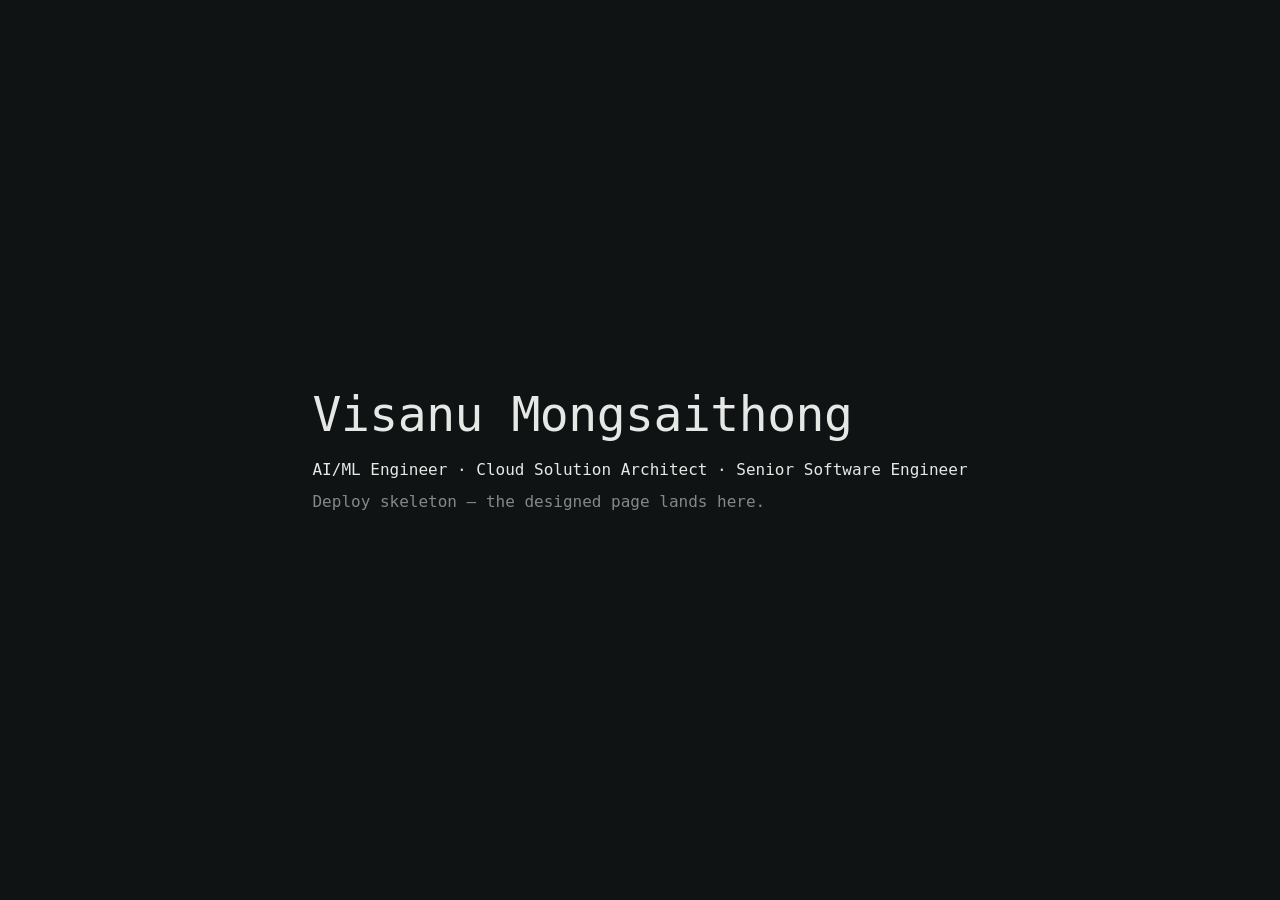
==== index.html @ aa874673 "Add deploy skeleton and Vercel static config Placeholder page, stylesheet, and asset directory so th" ====
<!doctype html>
<html lang="en">
<head>
<meta charset="utf-8">
<meta name="viewport" content="width=device-width, initial-scale=1">
<title>Visanu Mongsaithong — AI/ML Engineer &amp; Cloud Solution Architect</title>
<meta name="description" content="AI/ML Engineer, Cloud Solution Architect, and Senior Software Engineer. Production AI in cleared, regulated, permission-boundaried environments.">
<meta name="robots" content="noindex">
<link rel="stylesheet" href="styles.css">
</head>
<body>
<main>
  <h1>Visanu Mongsaithong</h1>
  <p>AI/ML Engineer · Cloud Solution Architect · Senior Software Engineer</p>
  <p class="note">Deploy skeleton — the designed page lands here.</p>
</main>
</body>
</html>
---- styles.css ----
/* Deploy skeleton only. The real token system is defined in DESIGN.md
   during Phase 2 and implemented here in Phase 4. */

:root {
  color-scheme: dark;
}

* { box-sizing: border-box; }

body {
  margin: 0;
  min-height: 100vh;
  display: grid;
  place-items: center;
  padding: 2rem;
  background: #101314;
  color: #e6e8e6;
  font: 16px/1.5 ui-monospace, SFMono-Regular, Menlo, Consolas, monospace;
}

main { max-width: 48rem; }

h1 {
  margin: 0 0 0.5rem;
  font-size: clamp(1.75rem, 6vw, 3rem);
  font-weight: 500;
  letter-spacing: -0.01em;
}

p { margin: 0 0 0.5rem; }

.note { opacity: 0.55; }
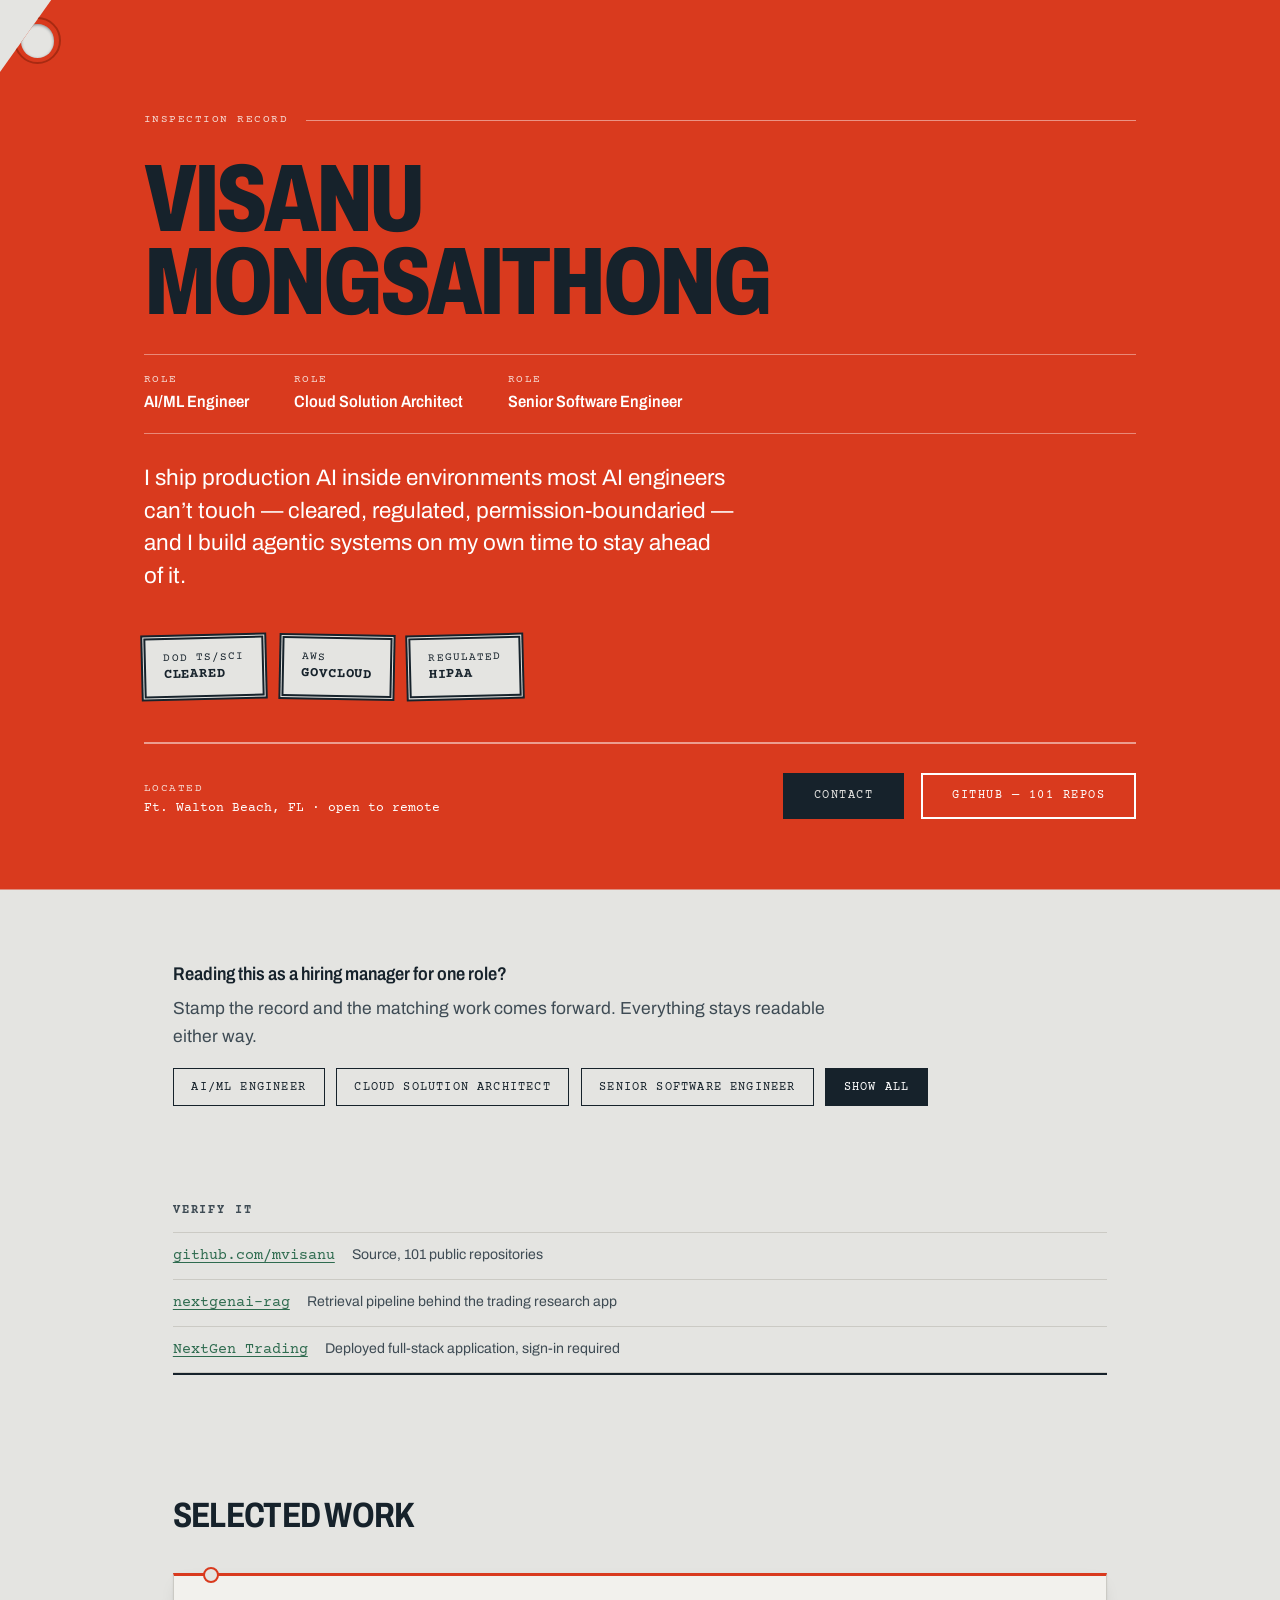
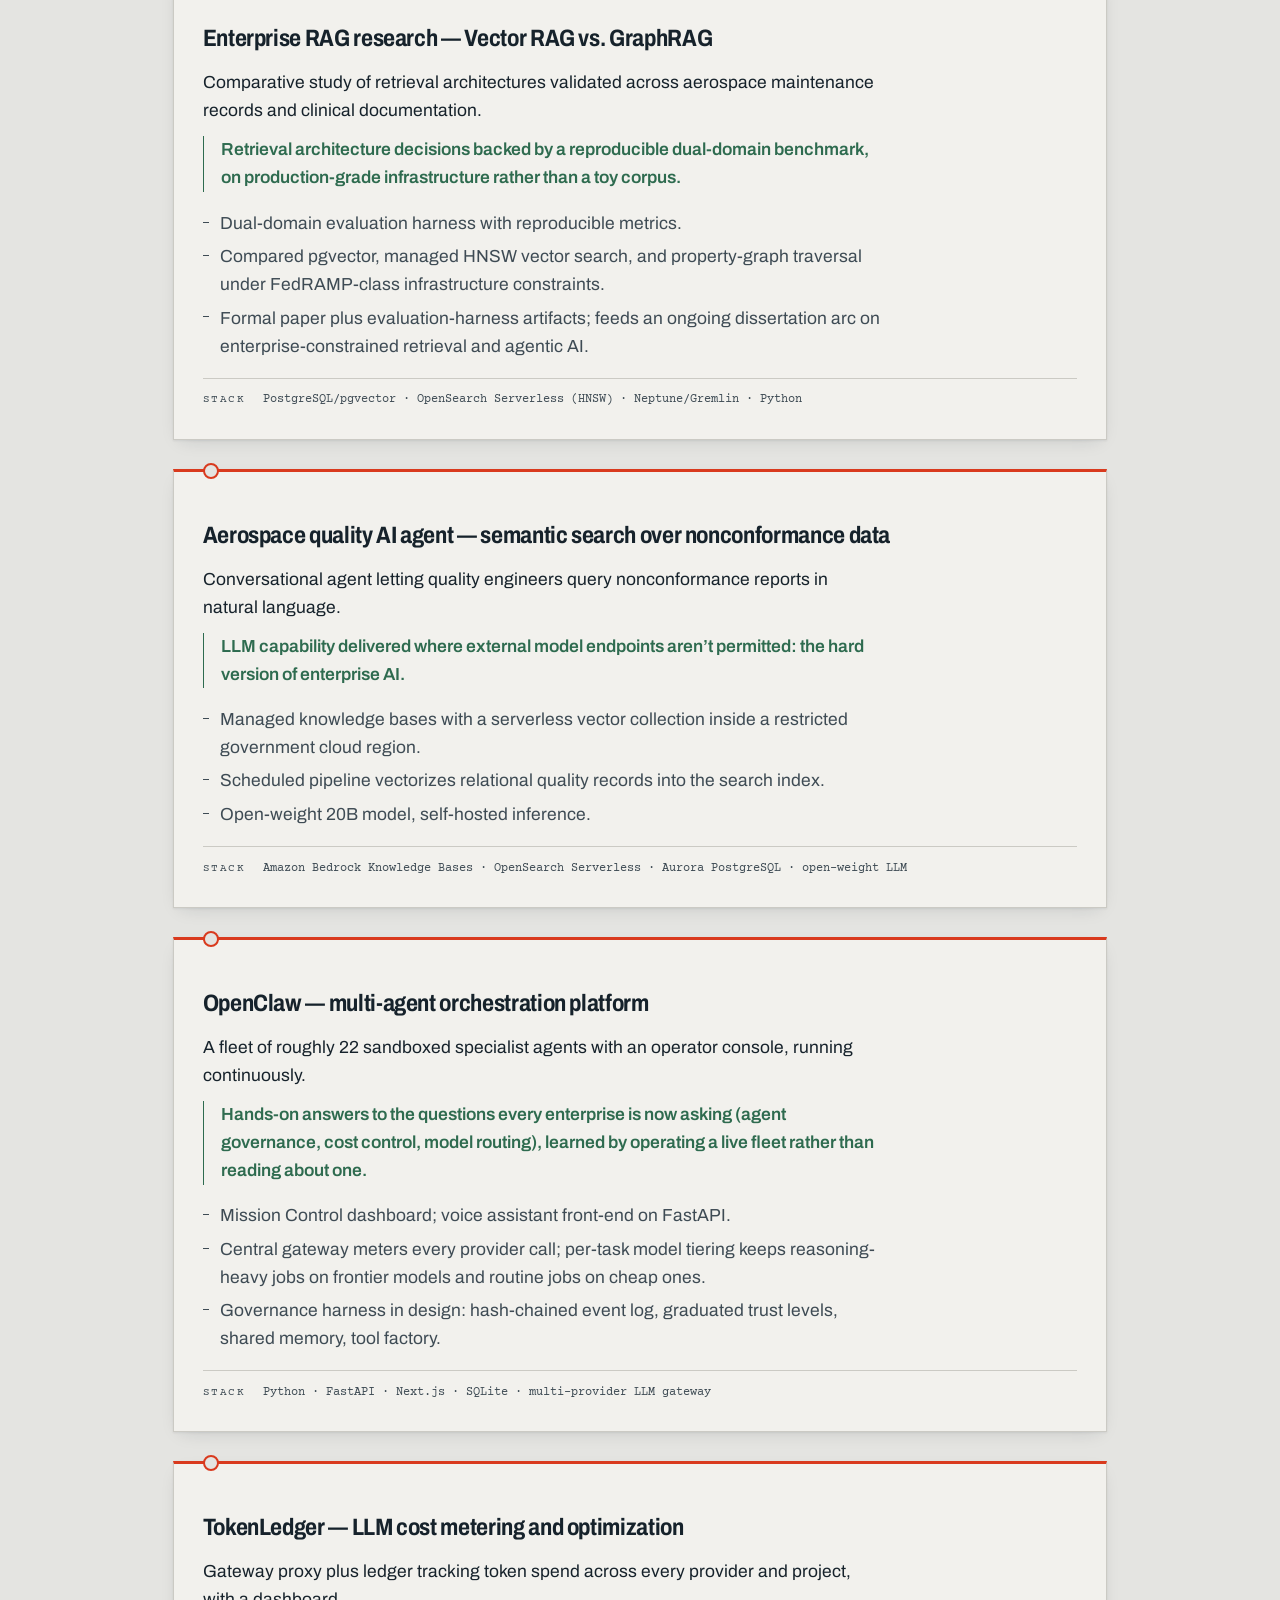
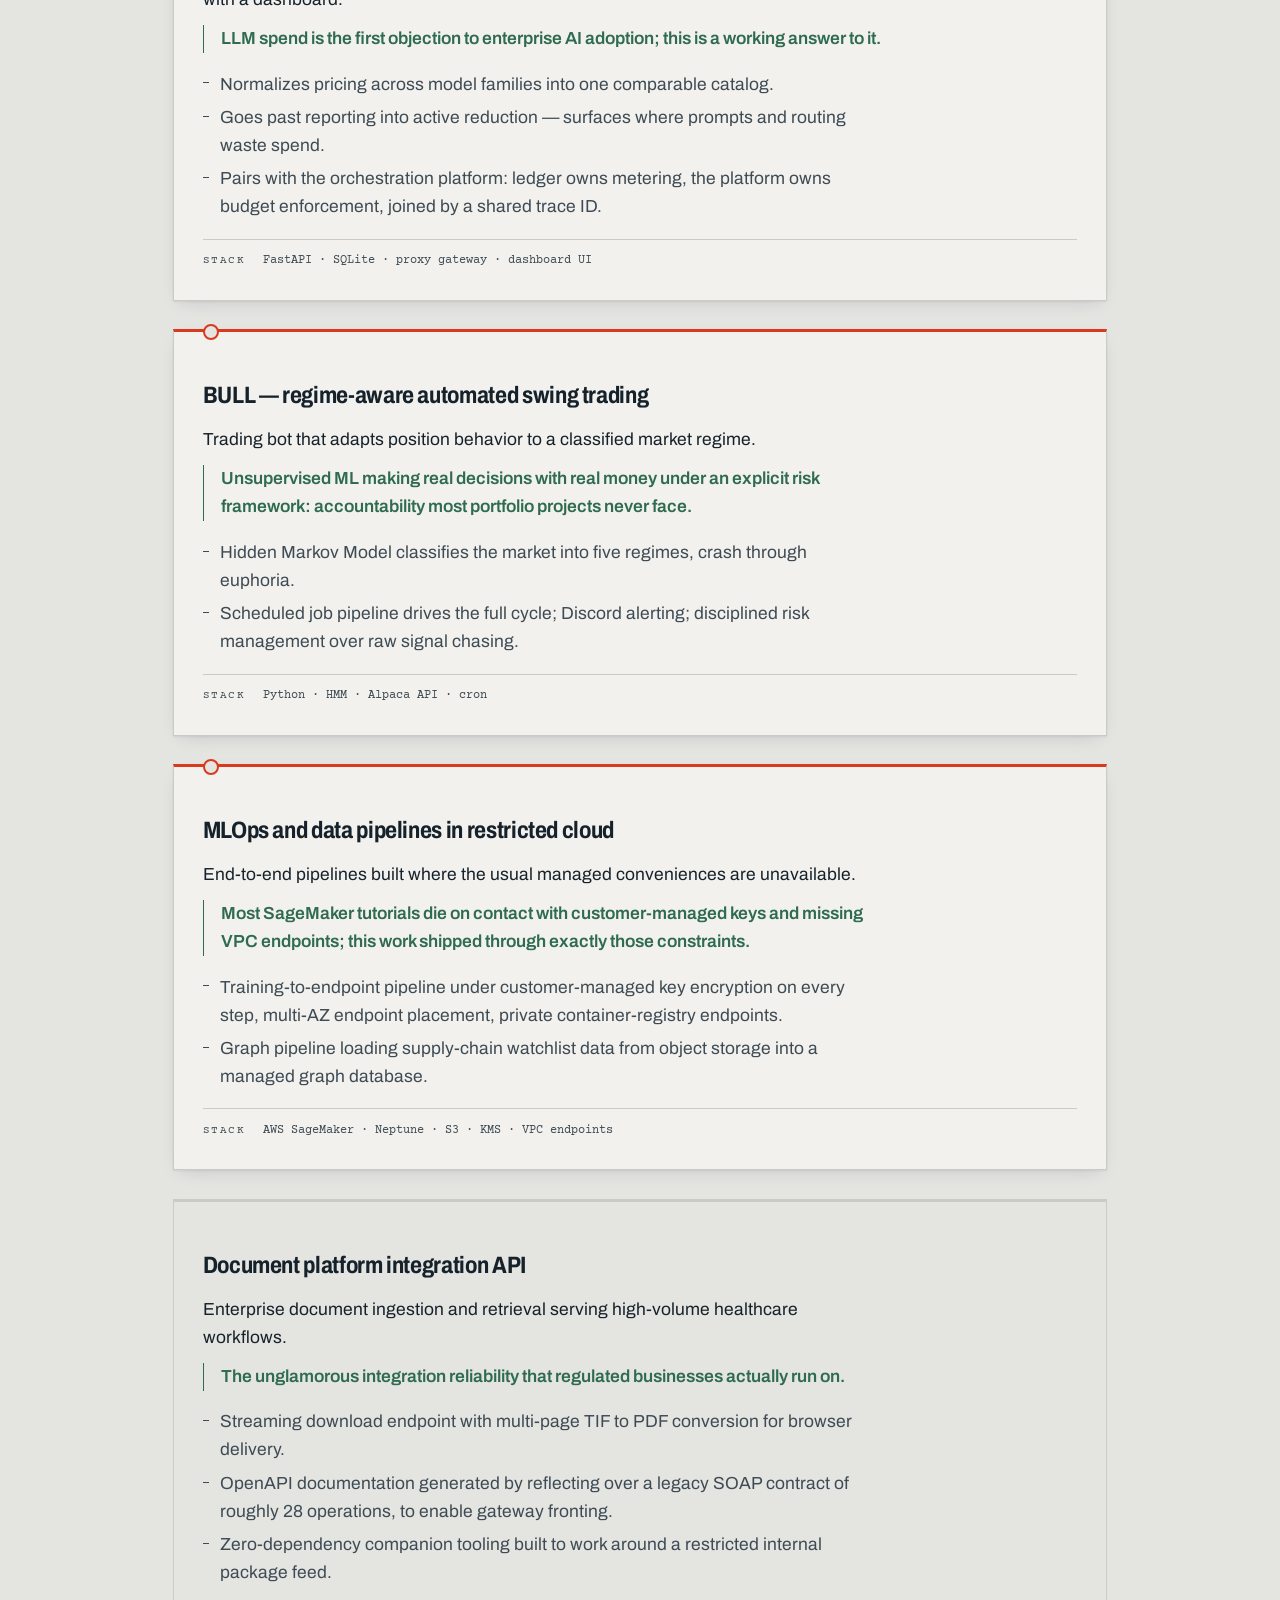
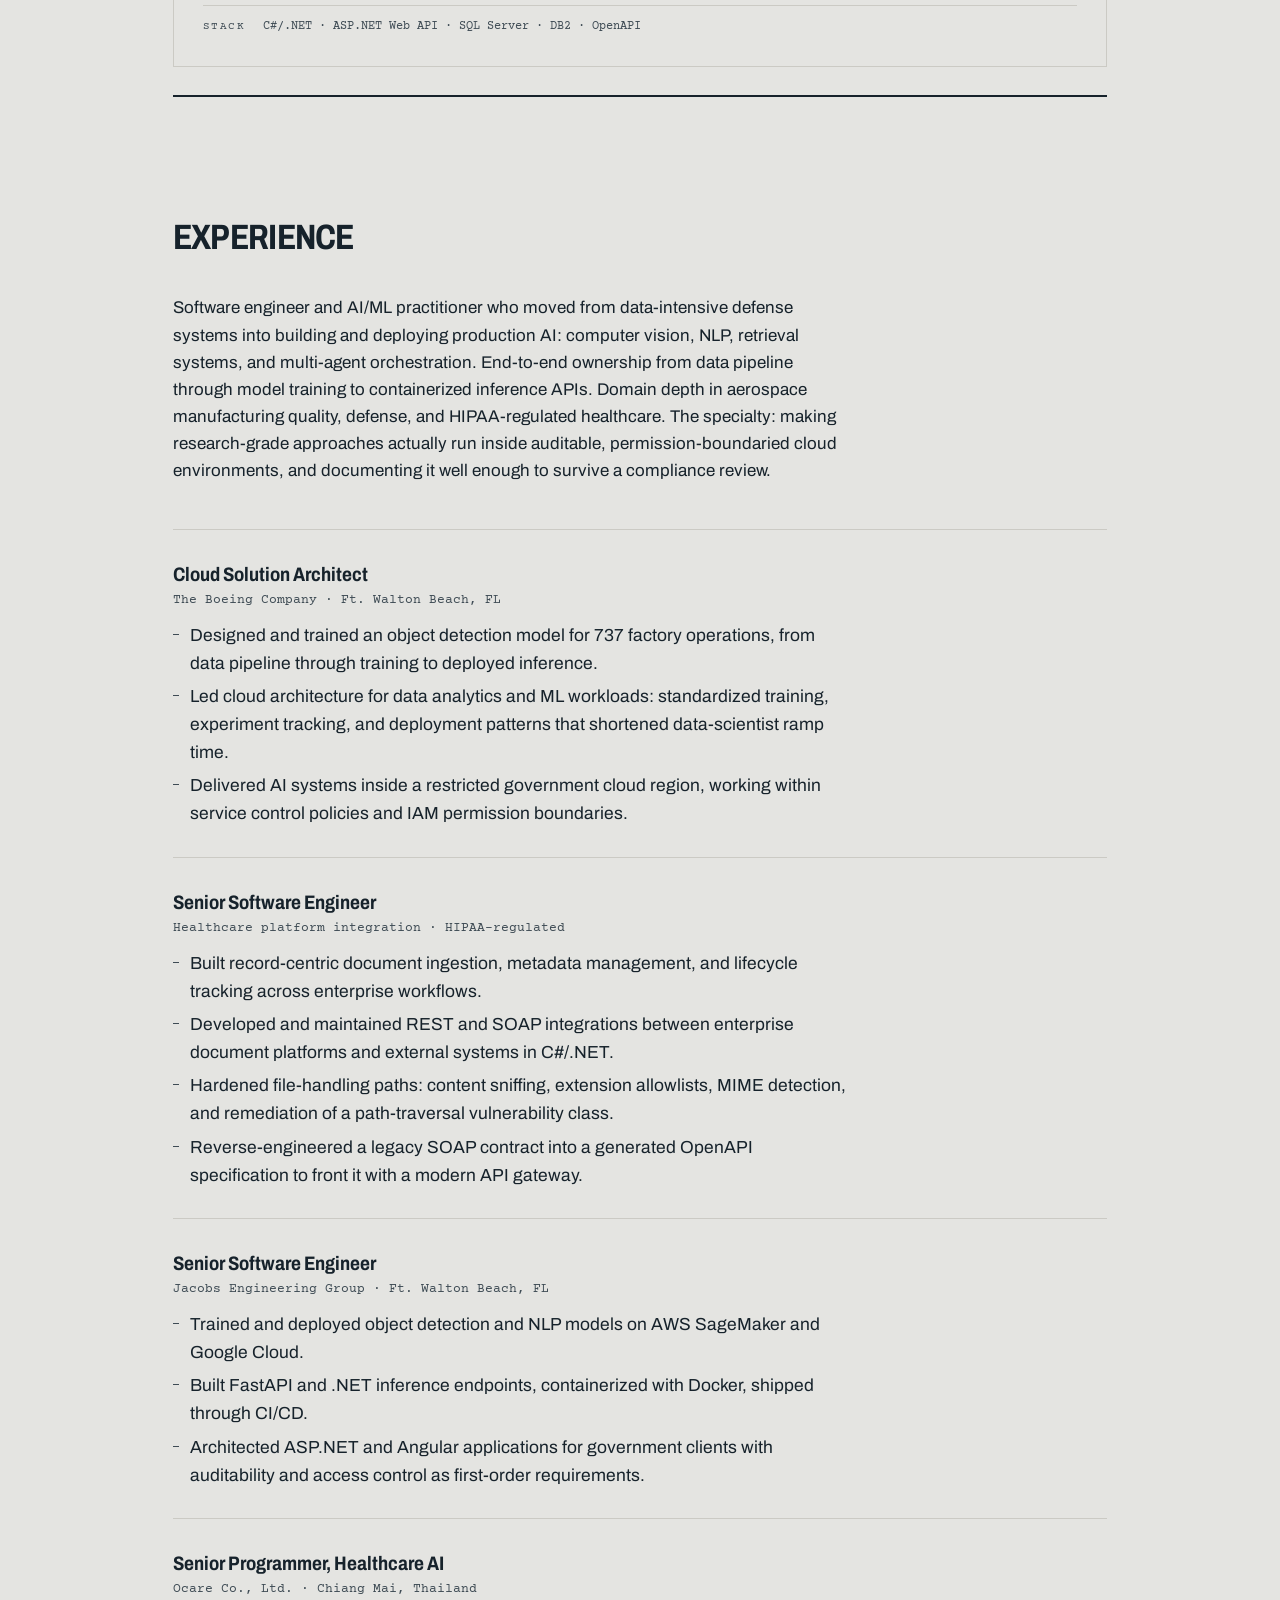
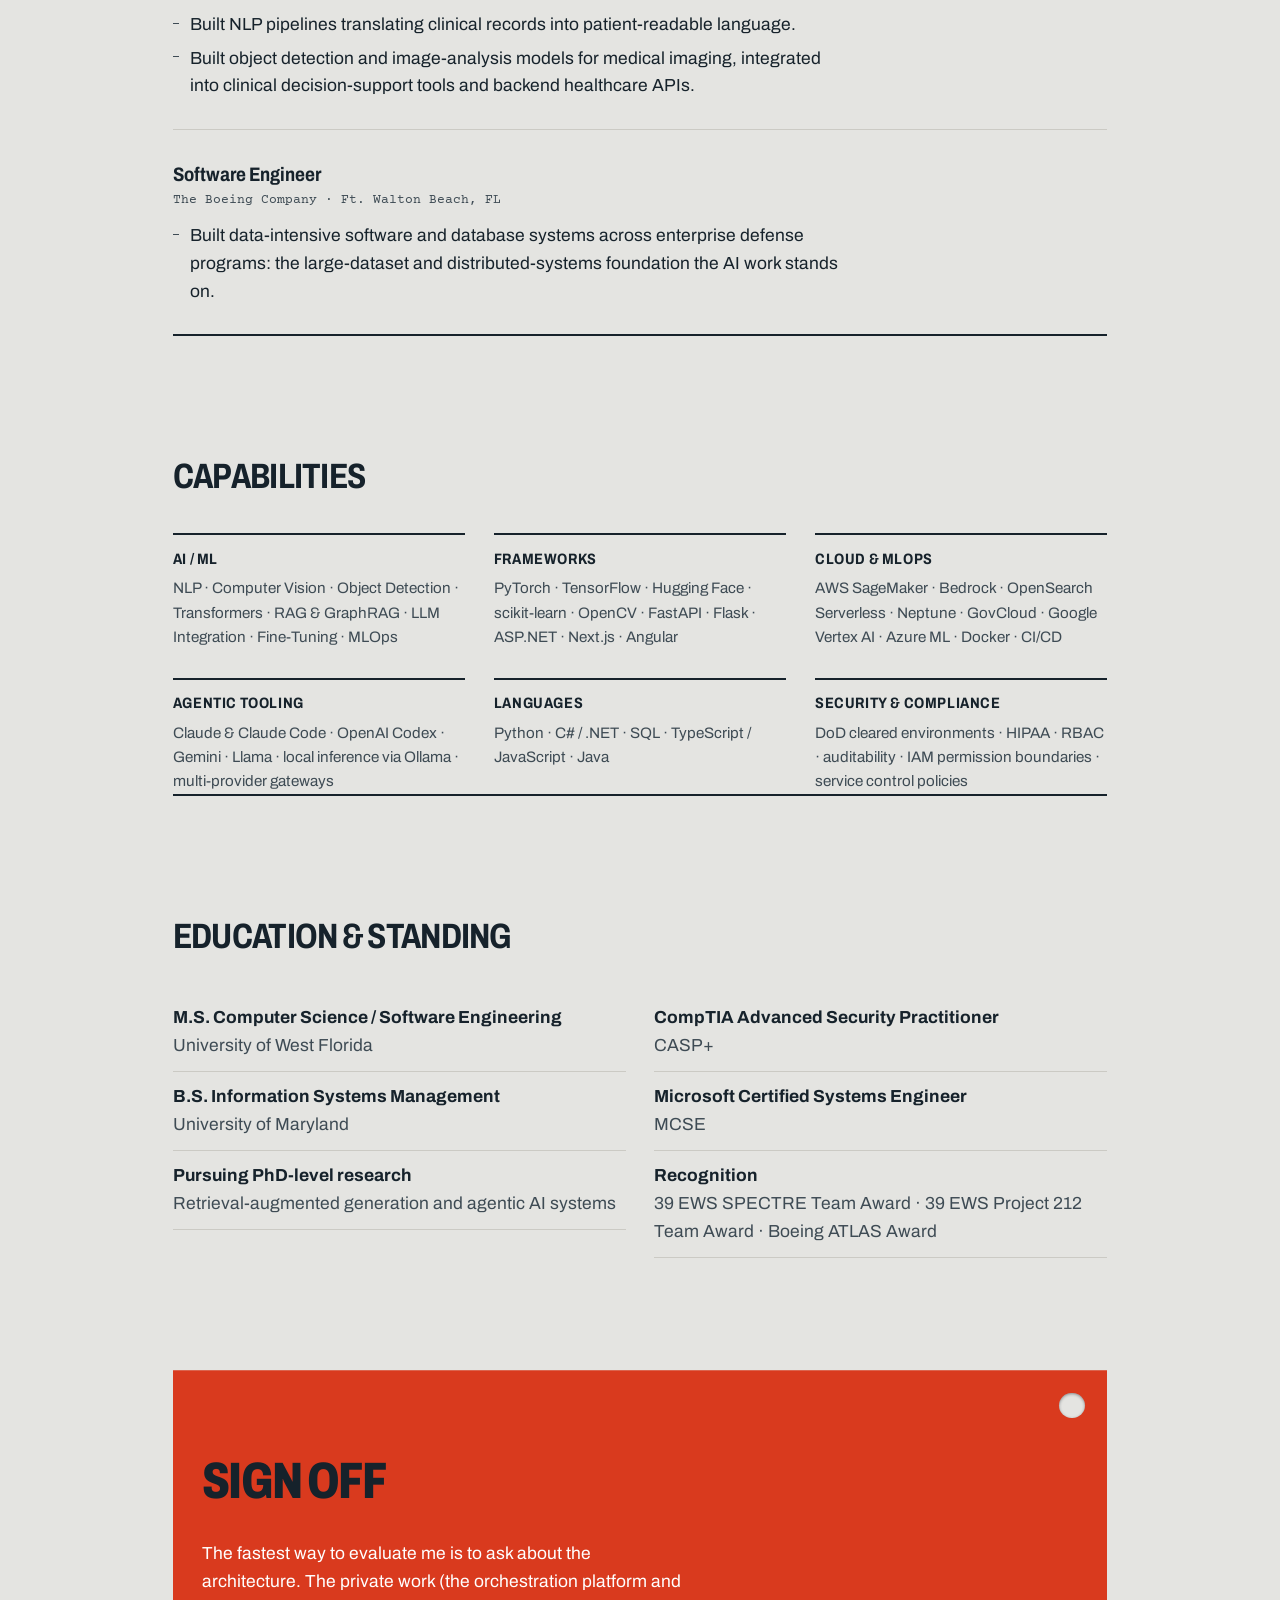
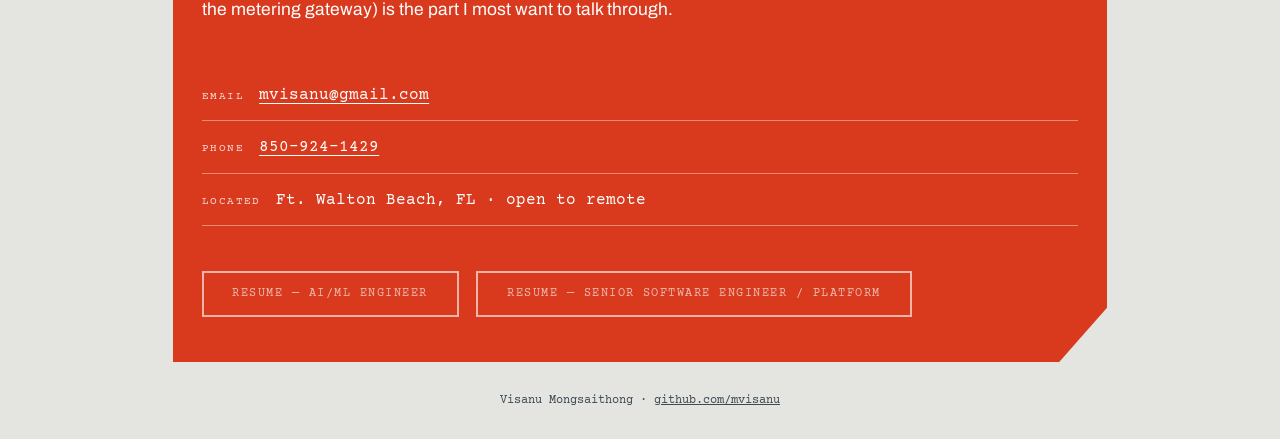
==== commit f082bff4: "Build the inspection-record page Replaces the deploy skeleton with the full page in the committed vi" ====
--- a/index.html
+++ b/index.html
@@ -3,16 +3,393 @@
 <head>
 <meta charset="utf-8">
 <meta name="viewport" content="width=device-width, initial-scale=1">
-<title>Visanu Mongsaithong — AI/ML Engineer &amp; Cloud Solution Architect</title>
-<meta name="description" content="AI/ML Engineer, Cloud Solution Architect, and Senior Software Engineer. Production AI in cleared, regulated, permission-boundaried environments.">
-<meta name="robots" content="noindex">
+<title>Visanu Mongsaithong — AI/ML Engineer &amp; Cloud Solution Architect · TS/SCI · GovCloud · HIPAA</title>
+<meta name="description" content="AI/ML Engineer, Cloud Solution Architect, and Senior Software Engineer. Production AI: computer vision, NLP, retrieval, and multi-agent systems, delivered inside cleared, HIPAA-regulated, permission-boundaried cloud environments.">
+<link rel="canonical" href="https://visanu-dev.vercel.app/">
+
+<meta property="og:type" content="profile">
+<meta property="og:title" content="Visanu Mongsaithong — AI/ML Engineer &amp; Cloud Solution Architect">
+<meta property="og:description" content="Production AI inside environments most AI engineers can't touch: cleared, regulated, permission-boundaried. AI/ML Engineer · Cloud Solution Architect · Senior Software Engineer.">
+<meta property="og:url" content="https://visanu-dev.vercel.app/">
+<meta property="og:image" content="https://visanu-dev.vercel.app/public/assets/og-image.png">
+<meta property="og:image:width" content="1200">
+<meta property="og:image:height" content="630">
+<meta property="og:image:alt" content="Visanu Mongsaithong — AI/ML Engineer, Cloud Solution Architect, Senior Software Engineer.">
+<meta name="twitter:card" content="summary_large_image">
+<meta name="twitter:title" content="Visanu Mongsaithong — AI/ML Engineer &amp; Cloud Solution Architect">
+<meta name="twitter:description" content="Production AI inside cleared, regulated, permission-boundaried environments.">
+<meta name="twitter:image" content="https://visanu-dev.vercel.app/public/assets/og-image.png">
+
+<link rel="icon" href="favicon.svg" type="image/svg+xml">
+<link rel="preconnect" href="https://fonts.googleapis.com">
+<link rel="preconnect" href="https://fonts.gstatic.com" crossorigin>
+<link rel="stylesheet" href="https://fonts.googleapis.com/css2?family=Archivo:wdth,wght@62..125,400..900&family=Courier+Prime:wght@400;700&display=swap">
 <link rel="stylesheet" href="styles.css">
 </head>
 <body>
+<!--
+  THESIS: A candidate page built as an inspection record — every claim carries a
+  disposition and a verifiable source. Refuses the dark developer-portfolio card grid
+  and its predictable opposite, the cream editorial personal site.
+  OWN-WORLD: Signal-red tag stock (#D93A1E) on cool galvanized steel (#E4E4E1), slate
+  ink (#16222B), one green conformance stamp (#2E6B4F). Punched shoulders, reinforced
+  eyelets, ruled disposition fields, struck stamp impressions, typewriter field values.
+  STORY: A skeptical hiring manager sees a cleared engineer whose work was inspected and
+  signed off under constraint, then opens the contact link or a role-matched resume.
+  FIRST VIEWPORT: Full-bleed red tag panel, punched at the shoulder. Name enormous in
+  condensed slate; three target titles as ruled fields; TS/SCI, GovCloud, HIPAA as three
+  struck stamps; contact action and one proof link in the disposition block at the foot.
+  FORM: Inspection / conformance hold tag — candidate 4 of 7, seed key 4c49fbb9.
+  FINISH: unreviewed and undocumented is unfinished; this build ends with the finish review, the verdict, and DESIGN.md
+-->
+
+<a class="skip" href="#work">Skip to selected work</a>
+
+<header class="tag" id="top">
+  <div class="tag__punch" aria-hidden="true">
+    <span class="tag__eyelet"></span>
+  </div>
+
+  <div class="tag__body">
+    <p class="field field--head">
+      <span class="field__label">Inspection record</span>
+      <span class="field__rule"></span>
+    </p>
+
+    <h1 class="name">Visanu<br>Mongsaithong</h1>
+
+    <ul class="titles">
+      <li class="titles__item"><span class="field__label">Role</span> AI/ML Engineer</li>
+      <li class="titles__item"><span class="field__label">Role</span> Cloud Solution Architect</li>
+      <li class="titles__item"><span class="field__label">Role</span> Senior Software Engineer</li>
+    </ul>
+
+    <p class="thesis">I ship production AI inside environments most AI engineers can’t touch — cleared, regulated, permission-boundaried — and I build agentic systems on my own time to stay ahead of it.</p>
+
+    <ul class="stamps" aria-label="Clearances and compliance environments">
+      <li class="stamp">DoD TS/SCI<br><b>Cleared</b></li>
+      <li class="stamp stamp--tilt">AWS<br><b>GovCloud</b></li>
+      <li class="stamp">Regulated<br><b>HIPAA</b></li>
+    </ul>
+
+    <div class="disposition">
+      <p class="disposition__loc">
+        <span class="field__label">Located</span>
+        Ft. Walton Beach, FL · open to remote
+      </p>
+      <div class="disposition__acts">
+        <a class="act act--primary" id="contact-top" href="#contact">Contact</a>
+        <a class="act" href="https://github.com/mvisanu" rel="me noopener">GitHub — 101 repos</a>
+      </div>
+    </div>
+  </div>
+</header>
+
 <main>
-  <h1>Visanu Mongsaithong</h1>
-  <p>AI/ML Engineer · Cloud Solution Architect · Senior Software Engineer</p>
-  <p class="note">Deploy skeleton — the designed page lands here.</p>
+
+<section class="lens" aria-labelledby="lens-h">
+  <h2 class="lens__h" id="lens-h">Reading this as a hiring manager for one role?</h2>
+  <p class="lens__sub">Stamp the record and the matching work comes forward. Everything stays readable either way.</p>
+  <div class="lens__controls" id="lens-controls" hidden>
+    <button type="button" class="lens__btn" data-lens="ai" aria-pressed="false">AI/ML Engineer</button>
+    <button type="button" class="lens__btn" data-lens="cloud" aria-pressed="false">Cloud Solution Architect</button>
+    <button type="button" class="lens__btn" data-lens="swe" aria-pressed="false">Senior Software Engineer</button>
+    <button type="button" class="lens__btn lens__btn--clear" data-lens="" aria-pressed="true">Show all</button>
+  </div>
+  <p class="lens__status" id="lens-status" role="status"></p>
+</section>
+
+<section class="verify" aria-labelledby="verify-h">
+  <h2 class="verify__h" id="verify-h">Verify it</h2>
+  <ul class="verify__list">
+    <li class="verify__row">
+      <a href="https://github.com/mvisanu" rel="me noopener">github.com/mvisanu</a>
+      <span class="verify__note">Source, 101 public repositories</span>
+    </li>
+    <li class="verify__row">
+      <a href="https://github.com/mvisanu/nextgenai-rag" rel="noopener">nextgenai-rag</a>
+      <span class="verify__note">Retrieval pipeline behind the trading research app</span>
+    </li>
+    <li class="verify__row">
+      <a href="https://nextgenaitrading.vercel.app" rel="noopener">NextGen Trading</a>
+      <span class="verify__note">Deployed full-stack application, sign-in required</span>
+    </li>
+  </ul>
+</section>
+
+<section class="work" id="work" aria-labelledby="work-h">
+  <h2 class="section-h" id="work-h">Selected work</h2>
+
+  <article class="rec" data-lens="ai cloud">
+    <div class="rec__punch" aria-hidden="true"><span class="rec__eyelet"></span></div>
+    <div class="rec__inner">
+      <h3 class="rec__name">Enterprise RAG research — Vector RAG vs. GraphRAG</h3>
+      <p class="rec__thesis">Comparative study of retrieval architectures validated across aerospace maintenance records and clinical documentation.</p>
+      <p class="rec__so">Retrieval architecture decisions backed by a reproducible dual-domain benchmark, on production-grade infrastructure rather than a toy corpus.</p>
+      <ul class="rec__points">
+        <li>Dual-domain evaluation harness with reproducible metrics.</li>
+        <li>Compared pgvector, managed HNSW vector search, and property-graph traversal under FedRAMP-class infrastructure constraints.</li>
+        <li>Formal paper plus evaluation-harness artifacts; feeds an ongoing dissertation arc on enterprise-constrained retrieval and agentic AI.</li>
+      </ul>
+      <p class="stack"><span class="field__label">Stack</span> PostgreSQL/pgvector · OpenSearch Serverless (HNSW) · Neptune/Gremlin · Python</p>
+    </div>
+  </article>
+
+  <article class="rec" data-lens="ai cloud">
+    <div class="rec__punch" aria-hidden="true"><span class="rec__eyelet"></span></div>
+    <div class="rec__inner">
+      <h3 class="rec__name">Aerospace quality AI agent — semantic search over nonconformance data</h3>
+      <p class="rec__thesis">Conversational agent letting quality engineers query nonconformance reports in natural language.</p>
+      <p class="rec__so">LLM capability delivered where external model endpoints aren’t permitted: the hard version of enterprise AI.</p>
+      <ul class="rec__points">
+        <li>Managed knowledge bases with a serverless vector collection inside a restricted government cloud region.</li>
+        <li>Scheduled pipeline vectorizes relational quality records into the search index.</li>
+        <li>Open-weight 20B model, self-hosted inference.</li>
+      </ul>
+      <p class="stack"><span class="field__label">Stack</span> Amazon Bedrock Knowledge Bases · OpenSearch Serverless · Aurora PostgreSQL · open-weight LLM</p>
+    </div>
+  </article>
+
+  <article class="rec" data-lens="ai swe">
+    <div class="rec__punch" aria-hidden="true"><span class="rec__eyelet"></span></div>
+    <div class="rec__inner">
+      <h3 class="rec__name">OpenClaw — multi-agent orchestration platform</h3>
+      <p class="rec__thesis">A fleet of roughly 22 sandboxed specialist agents with an operator console, running continuously.</p>
+      <p class="rec__so">Hands-on answers to the questions every enterprise is now asking (agent governance, cost control, model routing), learned by operating a live fleet rather than reading about one.</p>
+      <ul class="rec__points">
+        <li>Mission Control dashboard; voice assistant front-end on FastAPI.</li>
+        <li>Central gateway meters every provider call; per-task model tiering keeps reasoning-heavy jobs on frontier models and routine jobs on cheap ones.</li>
+        <li>Governance harness in design: hash-chained event log, graduated trust levels, shared memory, tool factory.</li>
+      </ul>
+      <p class="stack"><span class="field__label">Stack</span> Python · FastAPI · Next.js · SQLite · multi-provider LLM gateway</p>
+    </div>
+  </article>
+
+  <article class="rec" data-lens="ai swe">
+    <div class="rec__punch" aria-hidden="true"><span class="rec__eyelet"></span></div>
+    <div class="rec__inner">
+      <h3 class="rec__name">TokenLedger — LLM cost metering and optimization</h3>
+      <p class="rec__thesis">Gateway proxy plus ledger tracking token spend across every provider and project, with a dashboard.</p>
+      <p class="rec__so">LLM spend is the first objection to enterprise AI adoption; this is a working answer to it.</p>
+      <ul class="rec__points">
+        <li>Normalizes pricing across model families into one comparable catalog.</li>
+        <li>Goes past reporting into active reduction — surfaces where prompts and routing waste spend.</li>
+        <li>Pairs with the orchestration platform: ledger owns metering, the platform owns budget enforcement, joined by a shared trace ID.</li>
+      </ul>
+      <p class="stack"><span class="field__label">Stack</span> FastAPI · SQLite · proxy gateway · dashboard UI</p>
+    </div>
+  </article>
+
+  <article class="rec" data-lens="ai">
+    <div class="rec__punch" aria-hidden="true"><span class="rec__eyelet"></span></div>
+    <div class="rec__inner">
+      <h3 class="rec__name">BULL — regime-aware automated swing trading</h3>
+      <p class="rec__thesis">Trading bot that adapts position behavior to a classified market regime.</p>
+      <p class="rec__so">Unsupervised ML making real decisions with real money under an explicit risk framework: accountability most portfolio projects never face.</p>
+      <ul class="rec__points">
+        <li>Hidden Markov Model classifies the market into five regimes, crash through euphoria.</li>
+        <li>Scheduled job pipeline drives the full cycle; Discord alerting; disciplined risk management over raw signal chasing.</li>
+      </ul>
+      <p class="stack"><span class="field__label">Stack</span> Python · HMM · Alpaca API · cron</p>
+    </div>
+  </article>
+
+  <article class="rec" data-lens="cloud">
+    <div class="rec__punch" aria-hidden="true"><span class="rec__eyelet"></span></div>
+    <div class="rec__inner">
+      <h3 class="rec__name">MLOps and data pipelines in restricted cloud</h3>
+      <p class="rec__thesis">End-to-end pipelines built where the usual managed conveniences are unavailable.</p>
+      <p class="rec__so">Most SageMaker tutorials die on contact with customer-managed keys and missing VPC endpoints; this work shipped through exactly those constraints.</p>
+      <ul class="rec__points">
+        <li>Training-to-endpoint pipeline under customer-managed key encryption on every step, multi-AZ endpoint placement, private container-registry endpoints.</li>
+        <li>Graph pipeline loading supply-chain watchlist data from object storage into a managed graph database.</li>
+      </ul>
+      <p class="stack"><span class="field__label">Stack</span> AWS SageMaker · Neptune · S3 · KMS · VPC endpoints</p>
+    </div>
+  </article>
+
+  <article class="rec rec--also" data-lens="swe">
+    <div class="rec__inner">
+      <h3 class="rec__name">Document platform integration API</h3>
+      <p class="rec__thesis">Enterprise document ingestion and retrieval serving high-volume healthcare workflows.</p>
+      <p class="rec__so">The unglamorous integration reliability that regulated businesses actually run on.</p>
+      <ul class="rec__points">
+        <li>Streaming download endpoint with multi-page TIF to PDF conversion for browser delivery.</li>
+        <li>OpenAPI documentation generated by reflecting over a legacy SOAP contract of roughly 28 operations, to enable gateway fronting.</li>
+        <li>Zero-dependency companion tooling built to work around a restricted internal package feed.</li>
+      </ul>
+      <p class="stack"><span class="field__label">Stack</span> C#/.NET · ASP.NET Web API · SQL Server · DB2 · OpenAPI</p>
+    </div>
+  </article>
+</section>
+
+<section class="exp" aria-labelledby="exp-h">
+  <h2 class="section-h" id="exp-h">Experience</h2>
+  <p class="summary">Software engineer and AI/ML practitioner who moved from data-intensive defense systems into building and deploying production AI: computer vision, NLP, retrieval systems, and multi-agent orchestration. End-to-end ownership from data pipeline through model training to containerized inference APIs. Domain depth in aerospace manufacturing quality, defense, and HIPAA-regulated healthcare. The specialty: making research-grade approaches actually run inside auditable, permission-boundaried cloud environments, and documenting it well enough to survive a compliance review.</p>
+
+  <ol class="roles">
+    <li class="role" data-lens="cloud ai">
+      <h3 class="role__title">Cloud Solution Architect</h3>
+      <p class="role__org">The Boeing Company · Ft. Walton Beach, FL</p>
+      <ul class="role__points">
+        <li>Designed and trained an object detection model for 737 factory operations, from data pipeline through training to deployed inference.</li>
+        <li>Led cloud architecture for data analytics and ML workloads: standardized training, experiment tracking, and deployment patterns that shortened data-scientist ramp time.</li>
+        <li>Delivered AI systems inside a restricted government cloud region, working within service control policies and IAM permission boundaries.</li>
+      </ul>
+    </li>
+    <li class="role" data-lens="swe">
+      <h3 class="role__title">Senior Software Engineer</h3>
+      <p class="role__org">Healthcare platform integration · HIPAA-regulated</p>
+      <ul class="role__points">
+        <li>Built record-centric document ingestion, metadata management, and lifecycle tracking across enterprise workflows.</li>
+        <li>Developed and maintained REST and SOAP integrations between enterprise document platforms and external systems in C#/.NET.</li>
+        <li>Hardened file-handling paths: content sniffing, extension allowlists, MIME detection, and remediation of a path-traversal vulnerability class.</li>
+        <li>Reverse-engineered a legacy SOAP contract into a generated OpenAPI specification to front it with a modern API gateway.</li>
+      </ul>
+    </li>
+    <li class="role" data-lens="ai swe cloud">
+      <h3 class="role__title">Senior Software Engineer</h3>
+      <p class="role__org">Jacobs Engineering Group · Ft. Walton Beach, FL</p>
+      <ul class="role__points">
+        <li>Trained and deployed object detection and NLP models on AWS SageMaker and Google Cloud.</li>
+        <li>Built FastAPI and .NET inference endpoints, containerized with Docker, shipped through CI/CD.</li>
+        <li>Architected ASP.NET and Angular applications for government clients with auditability and access control as first-order requirements.</li>
+      </ul>
+    </li>
+    <li class="role" data-lens="ai">
+      <h3 class="role__title">Senior Programmer, Healthcare AI</h3>
+      <p class="role__org">Ocare Co., Ltd. · Chiang Mai, Thailand</p>
+      <ul class="role__points">
+        <li>Built NLP pipelines translating clinical records into patient-readable language.</li>
+        <li>Built object detection and image-analysis models for medical imaging, integrated into clinical decision-support tools and backend healthcare APIs.</li>
+      </ul>
+    </li>
+    <li class="role" data-lens="swe">
+      <h3 class="role__title">Software Engineer</h3>
+      <p class="role__org">The Boeing Company · Ft. Walton Beach, FL</p>
+      <ul class="role__points">
+        <li>Built data-intensive software and database systems across enterprise defense programs: the large-dataset and distributed-systems foundation the AI work stands on.</li>
+      </ul>
+    </li>
+  </ol>
+</section>
+
+<section class="caps" aria-labelledby="caps-h">
+  <h2 class="section-h" id="caps-h">Capabilities</h2>
+  <dl class="caps__grid">
+    <div class="caps__cluster" data-lens="ai">
+      <dt>AI / ML</dt>
+      <dd>NLP · Computer Vision · Object Detection · Transformers · RAG &amp; GraphRAG · LLM Integration · Fine-Tuning · MLOps</dd>
+    </div>
+    <div class="caps__cluster" data-lens="ai swe">
+      <dt>Frameworks</dt>
+      <dd>PyTorch · TensorFlow · Hugging Face · scikit-learn · OpenCV · FastAPI · Flask · ASP.NET · Next.js · Angular</dd>
+    </div>
+    <div class="caps__cluster" data-lens="cloud">
+      <dt>Cloud &amp; MLOps</dt>
+      <dd>AWS SageMaker · Bedrock · OpenSearch Serverless · Neptune · GovCloud · Google Vertex AI · Azure ML · Docker · CI/CD</dd>
+    </div>
+    <div class="caps__cluster" data-lens="ai">
+      <dt>Agentic tooling</dt>
+      <dd>Claude &amp; Claude Code · OpenAI Codex · Gemini · Llama · local inference via Ollama · multi-provider gateways</dd>
+    </div>
+    <div class="caps__cluster" data-lens="swe">
+      <dt>Languages</dt>
+      <dd>Python · C# / .NET · SQL · TypeScript / JavaScript · Java</dd>
+    </div>
+    <div class="caps__cluster" data-lens="cloud swe">
+      <dt>Security &amp; compliance</dt>
+      <dd>DoD cleared environments · HIPAA · RBAC · auditability · IAM permission boundaries · service control policies</dd>
+    </div>
+  </dl>
+</section>
+
+<section class="cred" aria-labelledby="cred-h">
+  <h2 class="section-h" id="cred-h">Education &amp; standing</h2>
+  <div class="cred__cols">
+    <ul class="cred__list">
+      <li><b>M.S. Computer Science / Software Engineering</b><br>University of West Florida</li>
+      <li><b>B.S. Information Systems Management</b><br>University of Maryland</li>
+      <li><b>Pursuing PhD-level research</b><br>Retrieval-augmented generation and agentic AI systems</li>
+    </ul>
+    <ul class="cred__list">
+      <li><b>CompTIA Advanced Security Practitioner</b><br>CASP+</li>
+      <li><b>Microsoft Certified Systems Engineer</b><br>MCSE</li>
+      <li><b>Recognition</b><br>39 EWS SPECTRE Team Award · 39 EWS Project 212 Team Award · Boeing ATLAS Award</li>
+    </ul>
+  </div>
+</section>
+
+<section class="contact" id="contact" aria-labelledby="contact-h">
+  <div class="contact__punch" aria-hidden="true"><span class="contact__eyelet"></span></div>
+  <h2 class="contact__h" id="contact-h">Sign off</h2>
+  <p class="contact__lead">The fastest way to evaluate me is to ask about the architecture. The private work (the orchestration platform and the metering gateway) is the part I most want to talk through.</p>
+
+  <ul class="contact__rows">
+    <li>
+      <span class="field__label">Email</span>
+      <a class="contact__link" id="email-link" href="#" data-u="mvisanu" data-d="gmail.com">
+        <noscript>mvisanu [at] gmail [dot] com</noscript>
+      </a>
+    </li>
+    <li>
+      <span class="field__label">Phone</span>
+      <a class="contact__link" href="tel:+18509241429">850-924-1429</a>
+    </li>
+    <li>
+      <span class="field__label">Located</span>
+      <span class="contact__plain">Ft. Walton Beach, FL · open to remote</span>
+    </li>
+  </ul>
+
+  <div class="contact__resumes">
+    <a class="act" href="#" aria-disabled="true">Resume — AI/ML Engineer</a>
+    <a class="act" href="#" aria-disabled="true">Resume — Senior Software Engineer / Platform</a>
+  </div>
+</section>
+
 </main>
+
+<footer class="foot">
+  <p>Visanu Mongsaithong · <a href="https://github.com/mvisanu" rel="me noopener">github.com/mvisanu</a></p>
+</footer>
+
+<script src="main.js" defer></script>
+<script type="application/ld+json">
+{
+  "@context": "https://schema.org",
+  "@type": "Person",
+  "name": "Visanu Mongsaithong",
+  "jobTitle": ["AI/ML Engineer", "Cloud Solution Architect", "Senior Software Engineer"],
+  "email": "mailto:mvisanu@gmail.com",
+  "telephone": "+1-850-924-1429",
+  "url": "https://visanu-dev.vercel.app/",
+  "address": {
+    "@type": "PostalAddress",
+    "addressLocality": "Ft. Walton Beach",
+    "addressRegion": "FL",
+    "addressCountry": "US"
+  },
+  "alumniOf": [
+    { "@type": "CollegeOrUniversity", "name": "University of West Florida" },
+    { "@type": "CollegeOrUniversity", "name": "University of Maryland" }
+  ],
+  "knowsAbout": [
+    "Retrieval-Augmented Generation",
+    "GraphRAG",
+    "Computer Vision",
+    "Natural Language Processing",
+    "MLOps",
+    "AWS SageMaker",
+    "Amazon Bedrock",
+    "Multi-agent systems",
+    "HIPAA-regulated software",
+    "AWS GovCloud"
+  ],
+  "sameAs": [
+    "https://github.com/mvisanu"
+  ]
+}
+</script>
 </body>
 </html>
--- a/styles.css
+++ b/styles.css
@@ -1,32 +1,595 @@
-/* Deploy skeleton only. The real token system is defined in DESIGN.md
-   during Phase 2 and implemented here in Phase 4. */
+/* ============================================================
+   Visanu Mongsaithong — inspection record
+   World: signal-red tag stock on cool galvanized steel.
+   Tokens live here; DESIGN.md is written from what shipped.
+   ============================================================ */
 
 :root {
-  color-scheme: dark;
-}
-
-* { box-sizing: border-box; }
+  /* Ground and stock */
+  --steel:        #E4E4E1;  /* galvanized bench, page ground */
+  --steel-deep:   #CBCAC4;  /* rule lines, hairlines */
+  --paper:        #F2F1ED;  /* record stock */
+  --tag:          #D93A1E;  /* signal-red tag stock — the committed field */
+  --tag-deep:     #A82A12;  /* punched edge, pressed state */
+  --ink:          #16222B;  /* slate stamp ink */
+  --ink-soft:     #3E4B54;  /* secondary ink on light stock */
+  --stamp:        #2E6B4F;  /* conformance green — verified states only */
+
+  /* On the red field: white is the only body-safe foreground (4.59:1).
+     Slate clears 3:1, so it is reserved for display sizes. */
+  --on-tag:       #FFFFFF;
+  --on-tag-quiet: #F6D9D2;
+
+  /* Type */
+  --display: 'Archivo', 'Arial Narrow', system-ui, sans-serif;
+  --body:    'Archivo', system-ui, -apple-system, sans-serif;
+  --mono:    'Courier Prime', ui-monospace, 'Courier New', monospace;
+
+  /* Spacing scale */
+  --s1: 0.35rem;
+  --s2: 0.7rem;
+  --s3: 1.1rem;
+  --s4: 1.8rem;
+  --s5: 2.8rem;
+  --s6: 4.4rem;
+  --s7: 7rem;
+
+  --rule: 1px solid var(--steel-deep);
+  --measure: 68ch;
+  --ease: cubic-bezier(0.16, 1, 0.3, 1);
+}
+
+*, *::before, *::after { box-sizing: border-box; }
+
+html { -webkit-text-size-adjust: 100%; }
 
 body {
   margin: 0;
-  min-height: 100vh;
+  background: var(--steel);
+  color: var(--ink);
+  font-family: var(--body);
+  font-size: clamp(1rem, 0.96rem + 0.2vw, 1.09rem);
+  line-height: 1.6;
+  font-variation-settings: 'wdth' 100, 'wght' 400;
+  overflow-x: hidden;
+}
+
+h1, h2, h3 { margin: 0; text-wrap: balance; }
+p { margin: 0; }
+ul, ol, dl { margin: 0; padding: 0; list-style: none; }
+
+a { color: inherit; }
+
+:focus-visible {
+  outline: 3px solid var(--ink);
+  outline-offset: 3px;
+}
+
+.skip {
+  position: absolute;
+  left: -9999px;
+  top: 0;
+  background: var(--ink);
+  color: var(--steel);
+  padding: var(--s2) var(--s3);
+  font-family: var(--mono);
+  z-index: 20;
+}
+.skip:focus { left: 0; }
+
+/* ---------- Shared field vernacular ---------- */
+
+.field__label {
+  display: inline-block;
+  font-family: var(--mono);
+  font-size: 0.66rem;
+  letter-spacing: 0.14em;
+  text-transform: uppercase;
+  color: var(--ink-soft);
+  margin-right: var(--s2);
+}
+
+/* ============================================================
+   HERO — the tag itself
+   ============================================================ */
+
+.tag {
+  position: relative;
+  background: var(--tag);
+  color: var(--on-tag);
+  padding: var(--s7) var(--s4) var(--s6);
+  clip-path: polygon(0 4.5rem, 3.2rem 0, 100% 0, 100% 100%, 0 100%);
+  overflow: hidden;
+}
+
+/* Punched shoulder + reinforcing eyelet */
+.tag__punch {
+  position: absolute;
+  top: 1.5rem;
+  left: 1.3rem;
+  width: 2.1rem;
+  height: 2.1rem;
+  border-radius: 50%;
+  background: var(--steel);
+  box-shadow: inset 0 1px 3px rgba(22, 34, 43, 0.45);
+}
+.tag__eyelet {
+  position: absolute;
+  inset: -0.42rem;
+  border: 2px solid var(--tag-deep);
+  border-radius: 50%;
+}
+
+.tag__body {
+  max-width: 62rem;
+  margin: 0 auto;
+}
+
+.field--head {
+  display: flex;
+  align-items: center;
+  gap: var(--s3);
+  margin-bottom: var(--s4);
+}
+.field--head .field__label { color: var(--on-tag-quiet); margin: 0; }
+.field__rule {
+  flex: 1;
+  height: 1px;
+  background: rgba(255, 255, 255, 0.45);
+}
+
+.name {
+  font-family: var(--display);
+  font-variation-settings: 'wdth' 74, 'wght' 800;
+  font-size: clamp(3.4rem, 13vw, 6rem);
+  line-height: 0.87;
+  letter-spacing: -0.035em;
+  text-transform: uppercase;
+  color: var(--ink);
+  margin-bottom: var(--s4);
+}
+
+.titles {
+  display: flex;
+  flex-wrap: wrap;
+  gap: var(--s2) var(--s5);
+  padding-block: var(--s3);
+  border-top: 1px solid rgba(255, 255, 255, 0.4);
+  border-bottom: 1px solid rgba(255, 255, 255, 0.4);
+  margin-bottom: var(--s4);
+}
+.titles__item {
+  font-family: var(--display);
+  font-variation-settings: 'wdth' 88, 'wght' 600;
+  font-size: 1.02rem;
+}
+.titles .field__label { color: var(--on-tag-quiet); display: block; }
+
+.thesis {
+  max-width: 46ch;
+  font-size: clamp(1.1rem, 1rem + 0.5vw, 1.4rem);
+  line-height: 1.45;
+  margin-bottom: var(--s5);
+  text-wrap: pretty;
+}
+
+/* Struck stamps — patch of stock, double-ruled, ink slightly off-square */
+.stamps {
+  display: flex;
+  flex-wrap: wrap;
+  gap: var(--s3);
+  margin-bottom: var(--s5);
+}
+.stamp {
+  background: var(--steel);
+  color: var(--ink);
+  font-family: var(--mono);
+  font-size: 0.7rem;
+  line-height: 1.35;
+  letter-spacing: 0.1em;
+  text-transform: uppercase;
+  padding: var(--s2) var(--s3);
+  border: 2px solid var(--ink);
+  box-shadow: 0 0 0 1px var(--steel), 0 0 0 3px var(--ink);
+  transform: rotate(-1.4deg);
+}
+.stamp b {
+  font-weight: 700;
+  font-size: 0.86rem;
+  letter-spacing: 0.06em;
+}
+.stamp--tilt { transform: rotate(1.1deg); }
+
+.disposition {
+  display: flex;
+  flex-wrap: wrap;
+  align-items: end;
+  justify-content: space-between;
+  gap: var(--s4);
+  padding-top: var(--s4);
+  border-top: 2px solid rgba(255, 255, 255, 0.5);
+}
+.disposition__loc { font-family: var(--mono); font-size: 0.82rem; }
+.disposition__loc .field__label { color: var(--on-tag-quiet); display: block; }
+.disposition__acts { display: flex; flex-wrap: wrap; gap: var(--s3); }
+
+/* Actions */
+.act {
+  display: inline-block;
+  font-family: var(--mono);
+  font-size: 0.78rem;
+  letter-spacing: 0.12em;
+  text-transform: uppercase;
+  padding: var(--s2) var(--s4);
+  border: 2px solid currentColor;
+  text-decoration: none;
+  transition: background-color 0.18s var(--ease), color 0.18s var(--ease);
+}
+.act:hover { background: var(--on-tag); color: var(--tag); }
+.act--primary {
+  background: var(--ink);
+  border-color: var(--ink);
+  color: var(--steel);
+}
+.act--primary:hover { background: var(--steel); color: var(--ink); }
+.act[aria-disabled='true'] { opacity: 0.62; cursor: not-allowed; }
+
+/* ============================================================
+   Sections
+   ============================================================ */
+
+main { max-width: 62rem; margin: 0 auto; padding: 0 var(--s4); }
+
+.section-h {
+  font-family: var(--display);
+  font-variation-settings: 'wdth' 78, 'wght' 700;
+  font-size: clamp(1.5rem, 1.2rem + 1.4vw, 2.2rem);
+  letter-spacing: -0.02em;
+  text-transform: uppercase;
+  padding-top: var(--s7);
+  margin-bottom: var(--s4);
+  border-top: 2px solid var(--ink);
+}
+
+/* ---------- Role lens ---------- */
+
+.lens { padding-top: var(--s6); }
+.lens__h {
+  font-family: var(--display);
+  font-variation-settings: 'wdth' 86, 'wght' 600;
+  font-size: 1.15rem;
+  margin-bottom: var(--s1);
+}
+.lens__sub { color: var(--ink-soft); max-width: var(--measure); margin-bottom: var(--s3); }
+
+.lens__controls { display: flex; flex-wrap: wrap; gap: var(--s2); }
+.lens__btn {
+  font-family: var(--mono);
+  font-size: 0.74rem;
+  letter-spacing: 0.1em;
+  text-transform: uppercase;
+  padding: var(--s2) var(--s3);
+  background: transparent;
+  color: var(--ink);
+  border: 1px solid var(--ink);
+  cursor: pointer;
+  transition: background-color 0.16s var(--ease), color 0.16s var(--ease);
+}
+.lens__btn:hover { background: var(--paper); }
+.lens__btn[aria-pressed='true'] {
+  background: var(--stamp);
+  border-color: var(--stamp);
+  color: #FFFFFF;
+}
+.lens__btn--clear[aria-pressed='true'] {
+  background: var(--ink);
+  border-color: var(--ink);
+}
+.lens__status {
+  font-family: var(--mono);
+  font-size: 0.74rem;
+  color: var(--ink-soft);
+  margin-top: var(--s2);
+  min-height: 1.2em;
+}
+
+/* Dimming is a foregrounding device, never a filter: nothing is removed. */
+.is-dimmed { opacity: 0.34; }
+[data-lens] { transition: opacity 0.28s var(--ease); }
+
+/* ---------- Verify strip ---------- */
+
+.verify { padding-top: var(--s6); }
+.verify__h {
+  font-family: var(--mono);
+  font-size: 0.74rem;
+  letter-spacing: 0.16em;
+  text-transform: uppercase;
+  color: var(--ink-soft);
+  margin-bottom: var(--s2);
+}
+.verify__list { border-top: var(--rule); }
+.verify__row {
+  display: flex;
+  flex-wrap: wrap;
+  align-items: baseline;
+  gap: var(--s1) var(--s3);
+  padding: var(--s2) 0;
+  border-bottom: var(--rule);
+}
+.verify__row a {
+  font-family: var(--mono);
+  font-size: 0.92rem;
+  color: var(--stamp);
+  text-decoration-thickness: 1px;
+  text-underline-offset: 3px;
+}
+.verify__row a:hover { color: var(--ink); }
+.verify__note { color: var(--ink-soft); font-size: 0.88rem; }
+
+/* ---------- Work records ---------- */
+
+/* The record is a tag: stock edge along the punched top, not a side stripe. */
+.rec {
+  position: relative;
+  background: var(--paper);
+  border: 1px solid var(--steel-deep);
+  border-top: 3px solid var(--tag);
+  margin-bottom: var(--s4);
+  box-shadow: 0 1px 2px rgba(22, 34, 43, 0.07), 0 6px 18px -8px rgba(22, 34, 43, 0.18);
+}
+.rec__inner { padding: var(--s5) var(--s4) var(--s4); }
+
+/* Eyelet punched through the stock edge, as on a real tag shoulder. */
+.rec__punch {
+  position: absolute;
+  top: -0.55rem;
+  left: var(--s4);
+  width: 1rem;
+  height: 1rem;
+  border-radius: 50%;
+  background: var(--steel);
+  border: 2px solid var(--tag);
+}
+
+.rec__name {
+  font-family: var(--display);
+  font-variation-settings: 'wdth' 84, 'wght' 700;
+  font-size: clamp(1.16rem, 1rem + 0.6vw, 1.5rem);
+  letter-spacing: -0.015em;
+  margin-bottom: var(--s2);
+}
+.rec__thesis { max-width: var(--measure); margin-bottom: var(--s2); }
+.rec__so {
+  max-width: var(--measure);
+  color: var(--stamp);
+  font-variation-settings: 'wdth' 100, 'wght' 600;
+  padding-left: var(--s3);
+  border-left: 1px solid var(--stamp);
+  margin-bottom: var(--s3);
+}
+.rec__points { margin-bottom: var(--s3); }
+.rec__points li {
+  position: relative;
+  padding-left: var(--s3);
+  max-width: var(--measure);
+  margin-bottom: var(--s1);
+  color: var(--ink-soft);
+}
+.rec__points li::before {
+  content: '';
+  position: absolute;
+  left: 0;
+  top: 0.68em;
+  width: 6px;
+  height: 1px;
+  background: var(--ink-soft);
+}
+.stack {
+  font-family: var(--mono);
+  font-size: 0.78rem;
+  color: var(--ink-soft);
+  padding-top: var(--s2);
+  border-top: var(--rule);
+}
+.rec--also { background: transparent; box-shadow: none; border-top-color: var(--steel-deep); }
+
+/* ---------- Experience ---------- */
+
+.summary {
+  max-width: var(--measure);
+  font-size: 1.06rem;
+  margin-bottom: var(--s5);
+}
+.role {
+  padding-top: var(--s4);
+  margin-bottom: var(--s4);
+  border-top: var(--rule);
+}
+.role__title {
+  font-family: var(--display);
+  font-variation-settings: 'wdth' 84, 'wght' 700;
+  font-size: 1.22rem;
+}
+.role__org {
+  font-family: var(--mono);
+  font-size: 0.8rem;
+  color: var(--ink-soft);
+  margin-bottom: var(--s2);
+}
+.role__points li {
+  position: relative;
+  padding-left: var(--s3);
+  max-width: var(--measure);
+  margin-bottom: var(--s1);
+}
+.role__points li::before {
+  content: '';
+  position: absolute;
+  left: 0;
+  top: 0.68em;
+  width: 6px;
+  height: 1px;
+  background: var(--ink-soft);
+}
+
+/* ---------- Capabilities ---------- */
+
+.caps__grid {
   display: grid;
-  place-items: center;
-  padding: 2rem;
-  background: #101314;
-  color: #e6e8e6;
-  font: 16px/1.5 ui-monospace, SFMono-Regular, Menlo, Consolas, monospace;
-}
-
-main { max-width: 48rem; }
-
-h1 {
-  margin: 0 0 0.5rem;
-  font-size: clamp(1.75rem, 6vw, 3rem);
-  font-weight: 500;
-  letter-spacing: -0.01em;
-}
-
-p { margin: 0 0 0.5rem; }
-
-.note { opacity: 0.55; }
+  grid-template-columns: repeat(auto-fit, minmax(15rem, 1fr));
+  gap: var(--s4);
+}
+.caps__cluster { padding-top: var(--s2); border-top: 2px solid var(--ink); }
+.caps__cluster dt {
+  font-family: var(--display);
+  font-variation-settings: 'wdth' 84, 'wght' 700;
+  font-size: 0.94rem;
+  text-transform: uppercase;
+  letter-spacing: 0.04em;
+  margin-bottom: var(--s1);
+}
+.caps__cluster dd { margin: 0; color: var(--ink-soft); font-size: 0.95rem; }
+
+/* ---------- Education ---------- */
+
+.cred__cols {
+  display: grid;
+  grid-template-columns: repeat(auto-fit, minmax(16rem, 1fr));
+  gap: var(--s4);
+}
+.cred__list li {
+  padding: var(--s2) 0;
+  border-bottom: var(--rule);
+  color: var(--ink-soft);
+}
+.cred__list b { color: var(--ink); font-variation-settings: 'wght' 700; }
+
+/* ---------- Contact — the tag returns ---------- */
+
+.contact {
+  position: relative;
+  background: var(--tag);
+  color: var(--on-tag);
+  margin-top: var(--s7);
+  padding: var(--s6) var(--s4) var(--s5);
+  clip-path: polygon(0 0, 100% 0, 100% calc(100% - 3.4rem), calc(100% - 3rem) 100%, 0 100%);
+}
+.contact__punch {
+  position: absolute;
+  top: 1.4rem;
+  right: 1.4rem;
+  width: 1.6rem;
+  height: 1.6rem;
+  border-radius: 50%;
+  background: var(--steel);
+  box-shadow: inset 0 1px 3px rgba(22, 34, 43, 0.45);
+}
+.contact__h {
+  font-family: var(--display);
+  font-variation-settings: 'wdth' 76, 'wght' 800;
+  font-size: clamp(2rem, 1.4rem + 3vw, 3.2rem);
+  letter-spacing: -0.03em;
+  text-transform: uppercase;
+  color: var(--ink);
+  margin-bottom: var(--s3);
+}
+.contact__lead { max-width: 48ch; margin-bottom: var(--s5); }
+.contact__rows { margin-bottom: var(--s5); }
+.contact__rows li {
+  padding: var(--s2) 0;
+  border-bottom: 1px solid rgba(255, 255, 255, 0.4);
+}
+.contact__rows .field__label { color: var(--on-tag-quiet); }
+.contact__link {
+  font-family: var(--mono);
+  font-size: 1.02rem;
+  color: var(--on-tag);
+  text-decoration-thickness: 1px;
+  text-underline-offset: 4px;
+}
+.contact__link:hover { color: var(--ink); }
+.contact__plain { font-family: var(--mono); font-size: 1.02rem; }
+.contact__resumes { display: flex; flex-wrap: wrap; gap: var(--s3); }
+
+.foot {
+  padding: var(--s4);
+  font-family: var(--mono);
+  font-size: 0.78rem;
+  color: var(--ink-soft);
+  text-align: center;
+}
+
+/* ============================================================
+   Motion — one authored moment: records settle like a tag on a wire
+   ============================================================ */
+
+@media (prefers-reduced-motion: no-preference) {
+  .rec {
+    transform-origin: 8% 0;
+    animation: settle 0.9s var(--ease) both;
+    animation-timeline: view();
+    animation-range: entry 0% entry 46%;
+  }
+  @keyframes settle {
+    from { transform: rotate(-1.6deg) translateY(1.1rem); }
+    to   { transform: rotate(0deg) translateY(0); }
+  }
+}
+
+/* ============================================================
+   Narrow screens
+   ============================================================ */
+
+@media (max-width: 40rem) {
+  .tag { padding: var(--s6) var(--s3) var(--s5); }
+  .tag__body { max-width: none; }
+  main { padding: 0 var(--s3); }
+  .rec__inner { padding: var(--s3) var(--s3) var(--s3) var(--s4); }
+  .rec__punch { display: none; }
+  .disposition { align-items: flex-start; }
+  .disposition__acts .act { padding-inline: var(--s3); }
+  .contact { padding: var(--s5) var(--s3) var(--s4); }
+}
+
+/* ============================================================
+   Print — one clean page, no tag stock, no wasted ink
+   ============================================================ */
+
+@media print {
+  :root { --steel: #FFF; --paper: #FFF; }
+  body { background: #FFF; color: #000; font-size: 10.5pt; line-height: 1.35; }
+  .tag, .contact {
+    background: #FFF;
+    color: #000;
+    clip-path: none;
+    padding: 0 0 12pt;
+    border-bottom: 1.5pt solid #000;
+  }
+  .name, .contact__h { color: #000; font-size: 26pt; margin-bottom: 6pt; }
+  .tag__punch, .tag__eyelet, .rec__punch, .contact__punch,
+  .lens, .skip, .foot, .field__rule { display: none; }
+  .titles, .disposition, .contact__rows li { border-color: #000; }
+  .field__label, .titles .field__label, .disposition__loc .field__label,
+  .contact__rows .field__label { color: #000; }
+  .thesis, .contact__lead { font-size: 11pt; }
+  .stamp { border-width: 1pt; box-shadow: none; transform: none; background: #FFF; }
+  .act { border: 1pt solid #000; color: #000; background: #FFF; }
+  .rec {
+    border: none;
+    border-top: 1pt solid #000;
+    box-shadow: none;
+    break-inside: avoid;
+    margin-bottom: 8pt;
+    animation: none;
+  }
+  .rec__inner { padding: 6pt 0 0; }
+  .rec__so { color: #000; border-left-color: #000; }
+  .rec__points li, .role__points li, .caps__cluster dd, .cred__list li,
+  .rec__thesis, .stack, .verify__note { color: #000; }
+  .verify__row a { color: #000; }
+  .section-h { padding-top: 14pt; font-size: 13pt; border-top: 1pt solid #000; }
+  .role, .caps__cluster, .cred__list li { break-inside: avoid; }
+  .is-dimmed { opacity: 1; }
+  a[href^='http']::after { content: ' (' attr(href) ')'; font-size: 8pt; }
+}
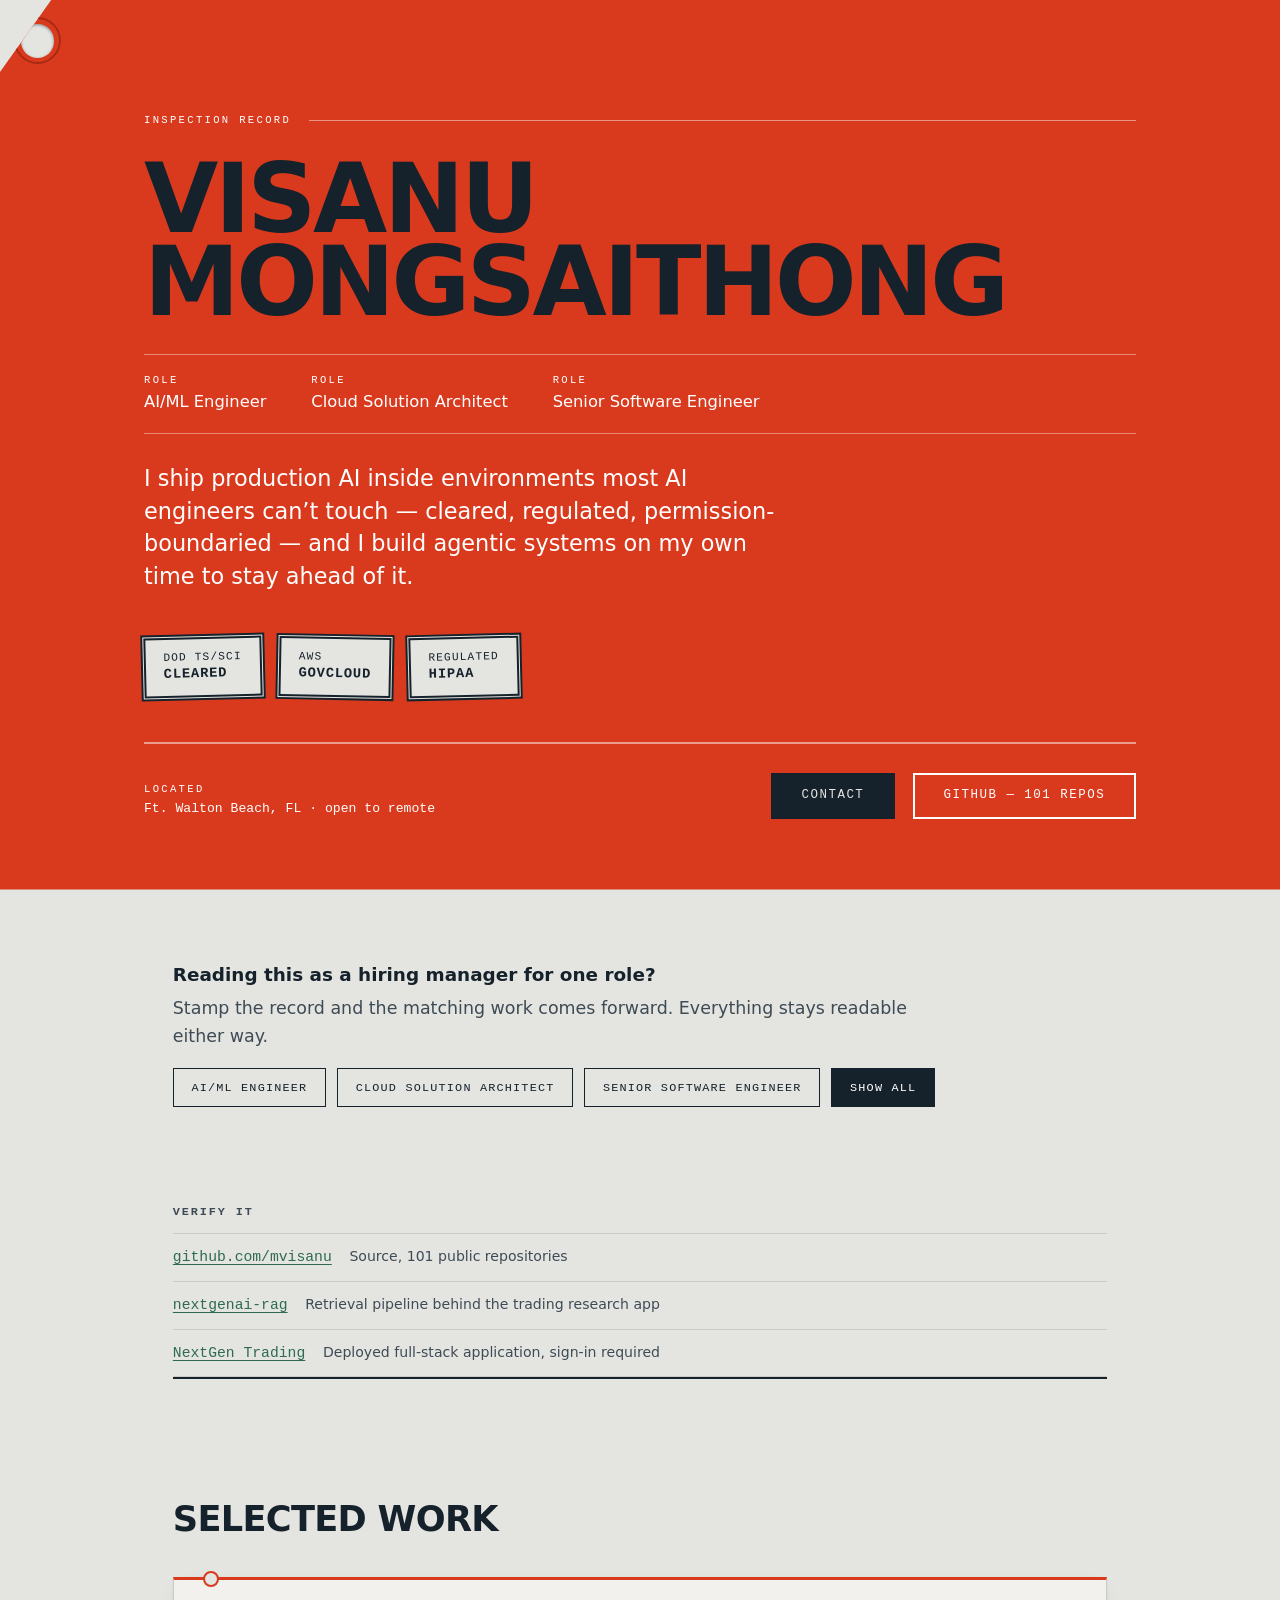
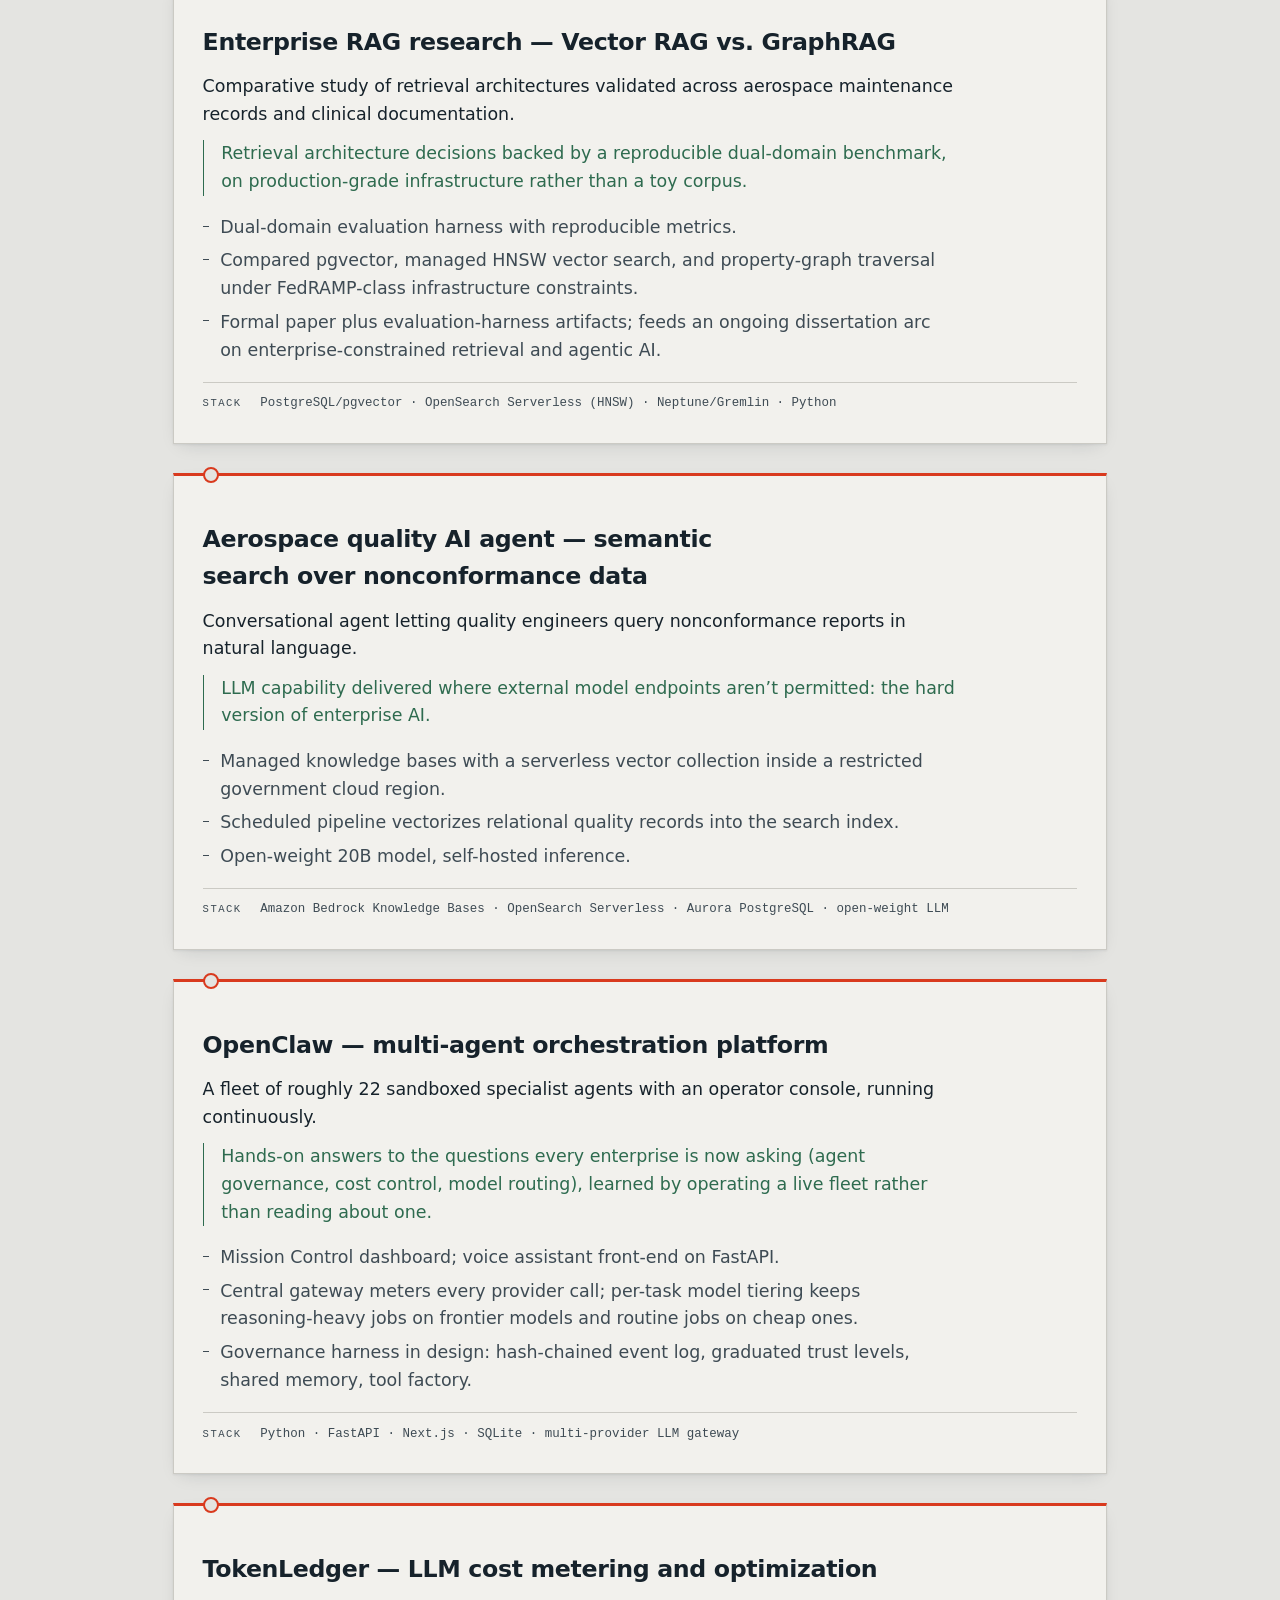
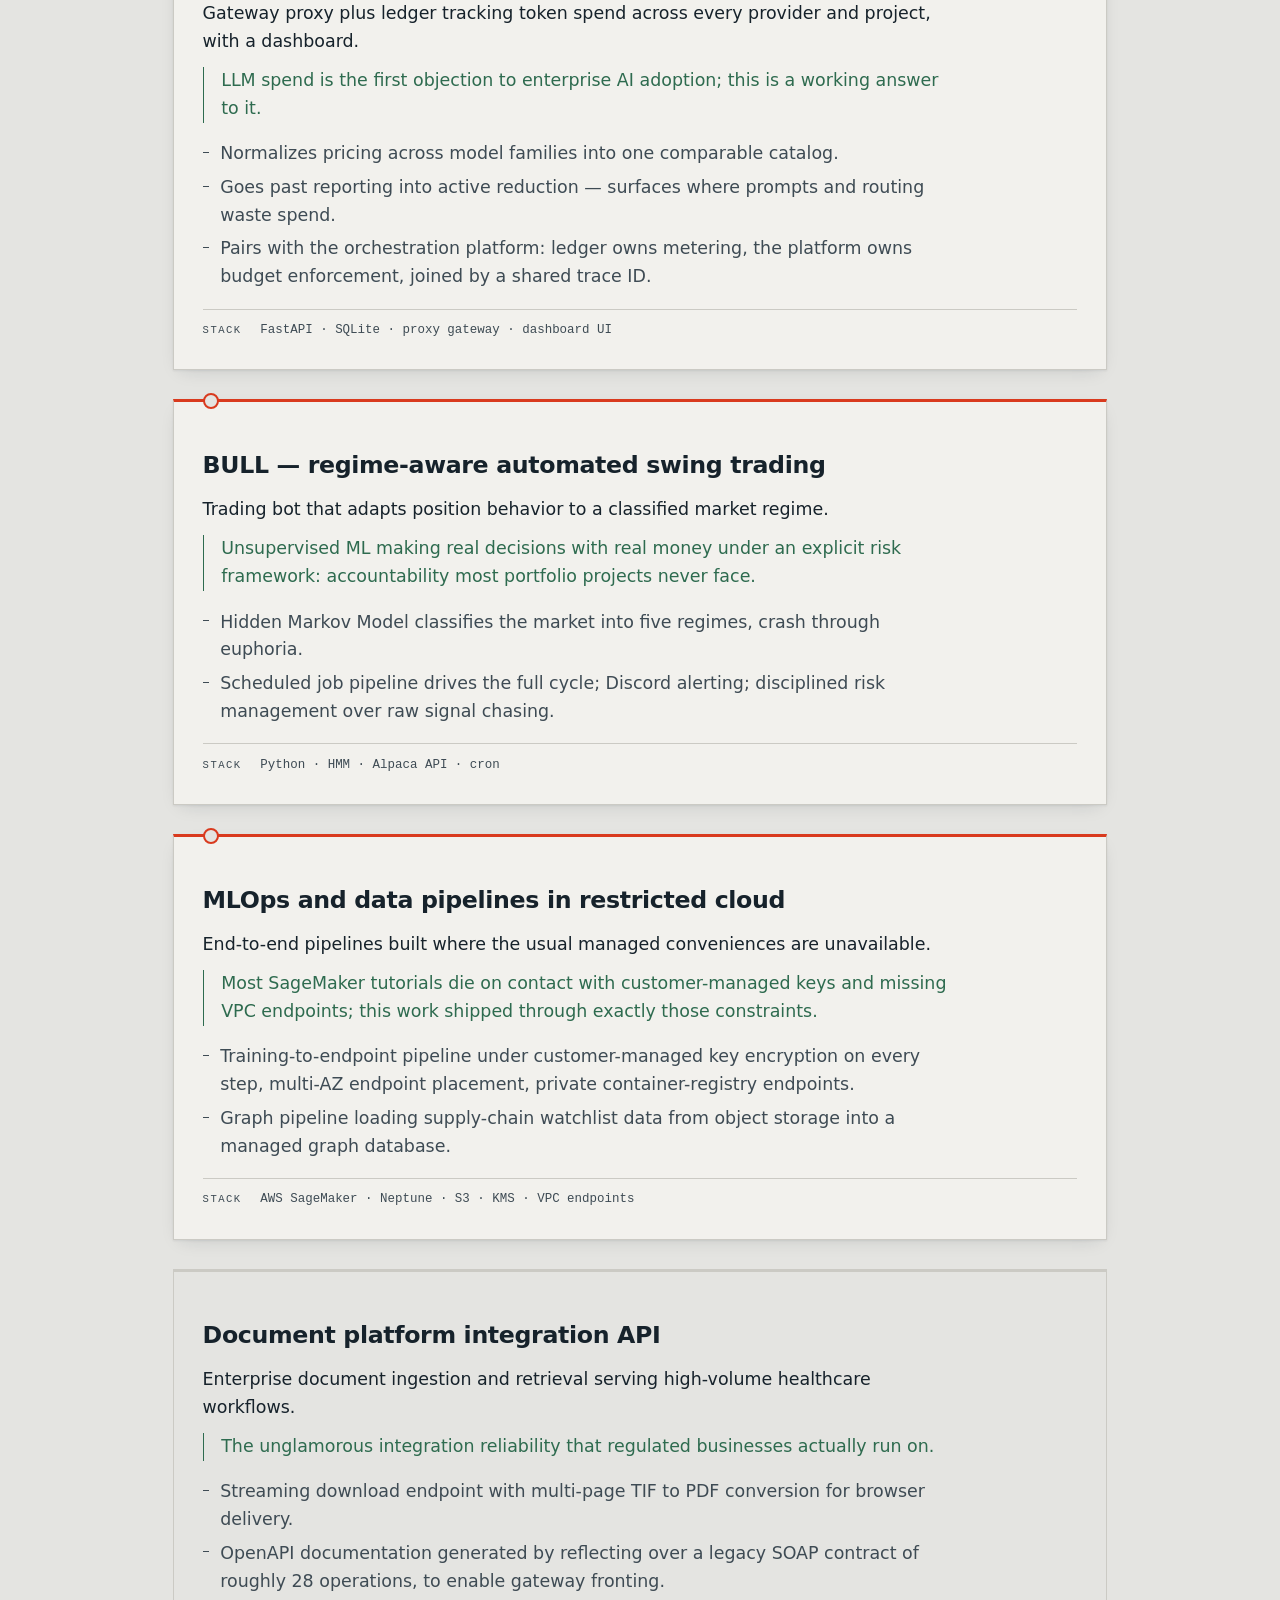
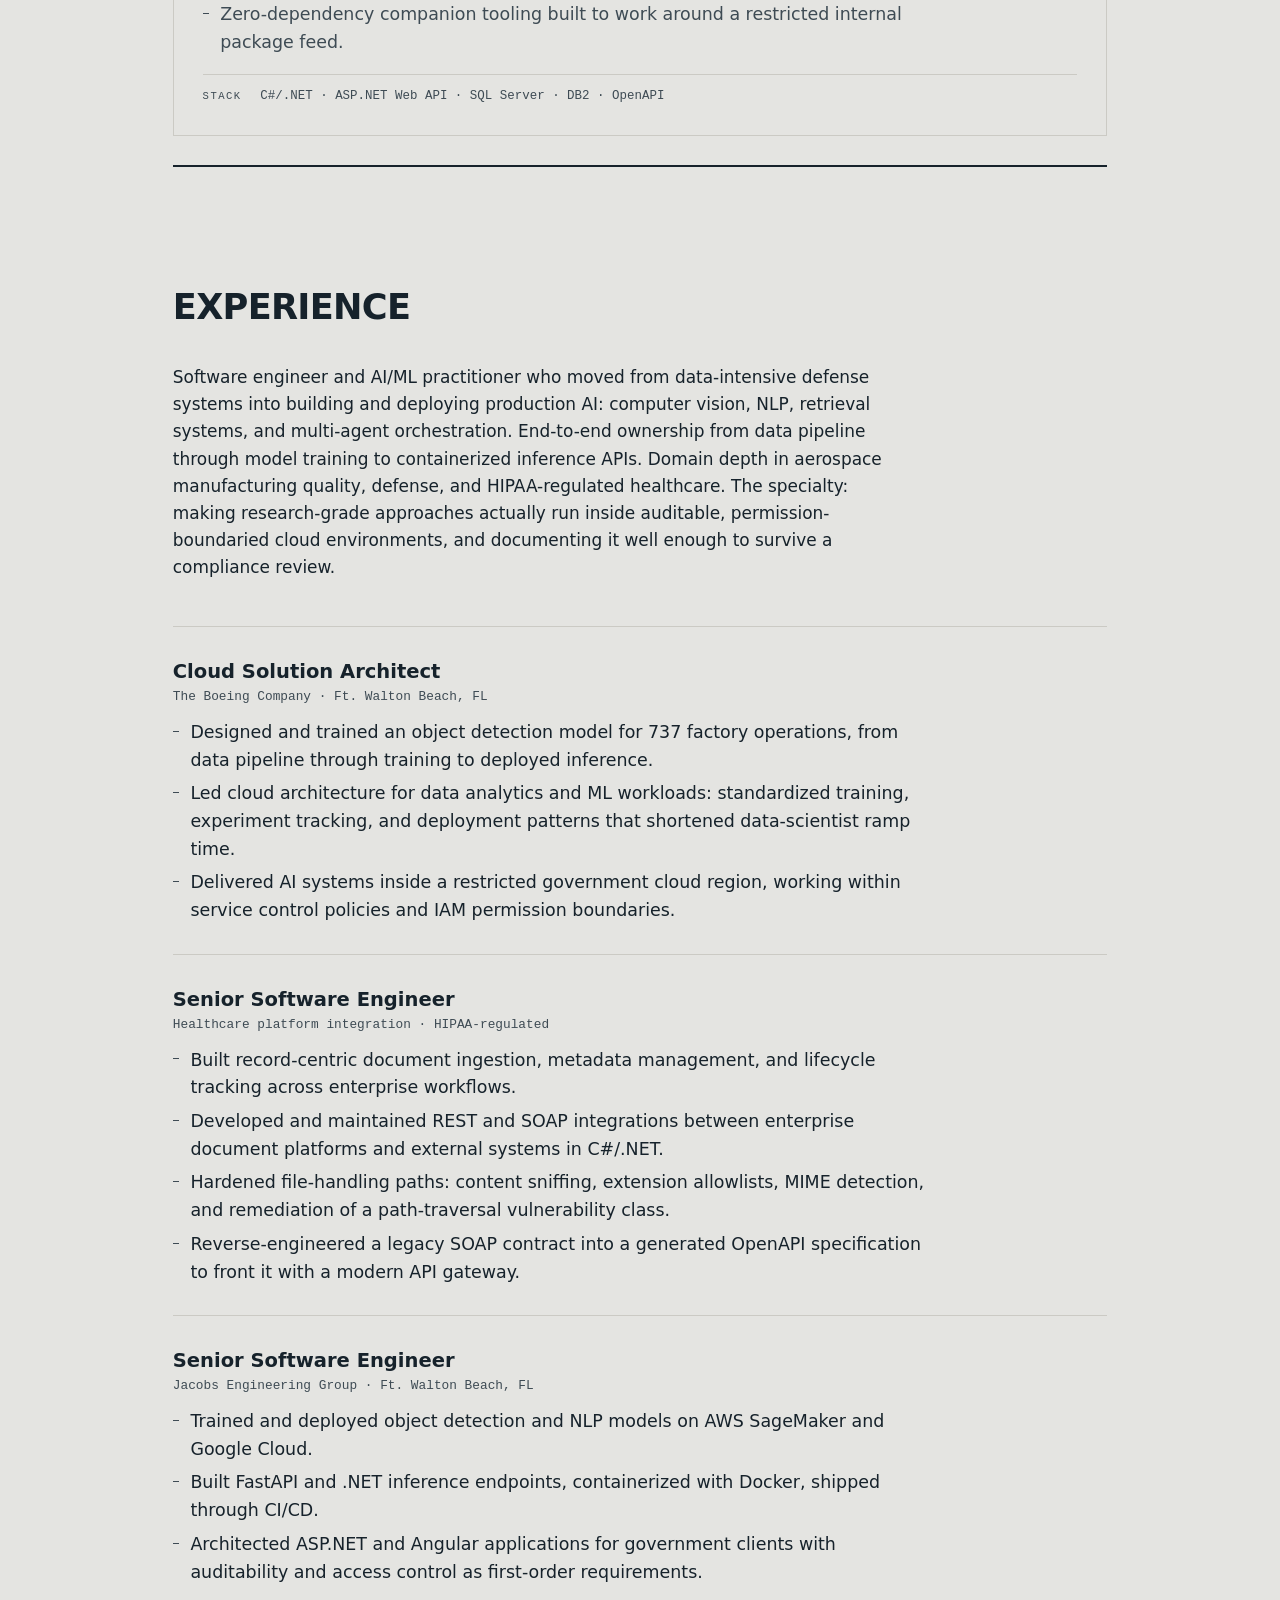
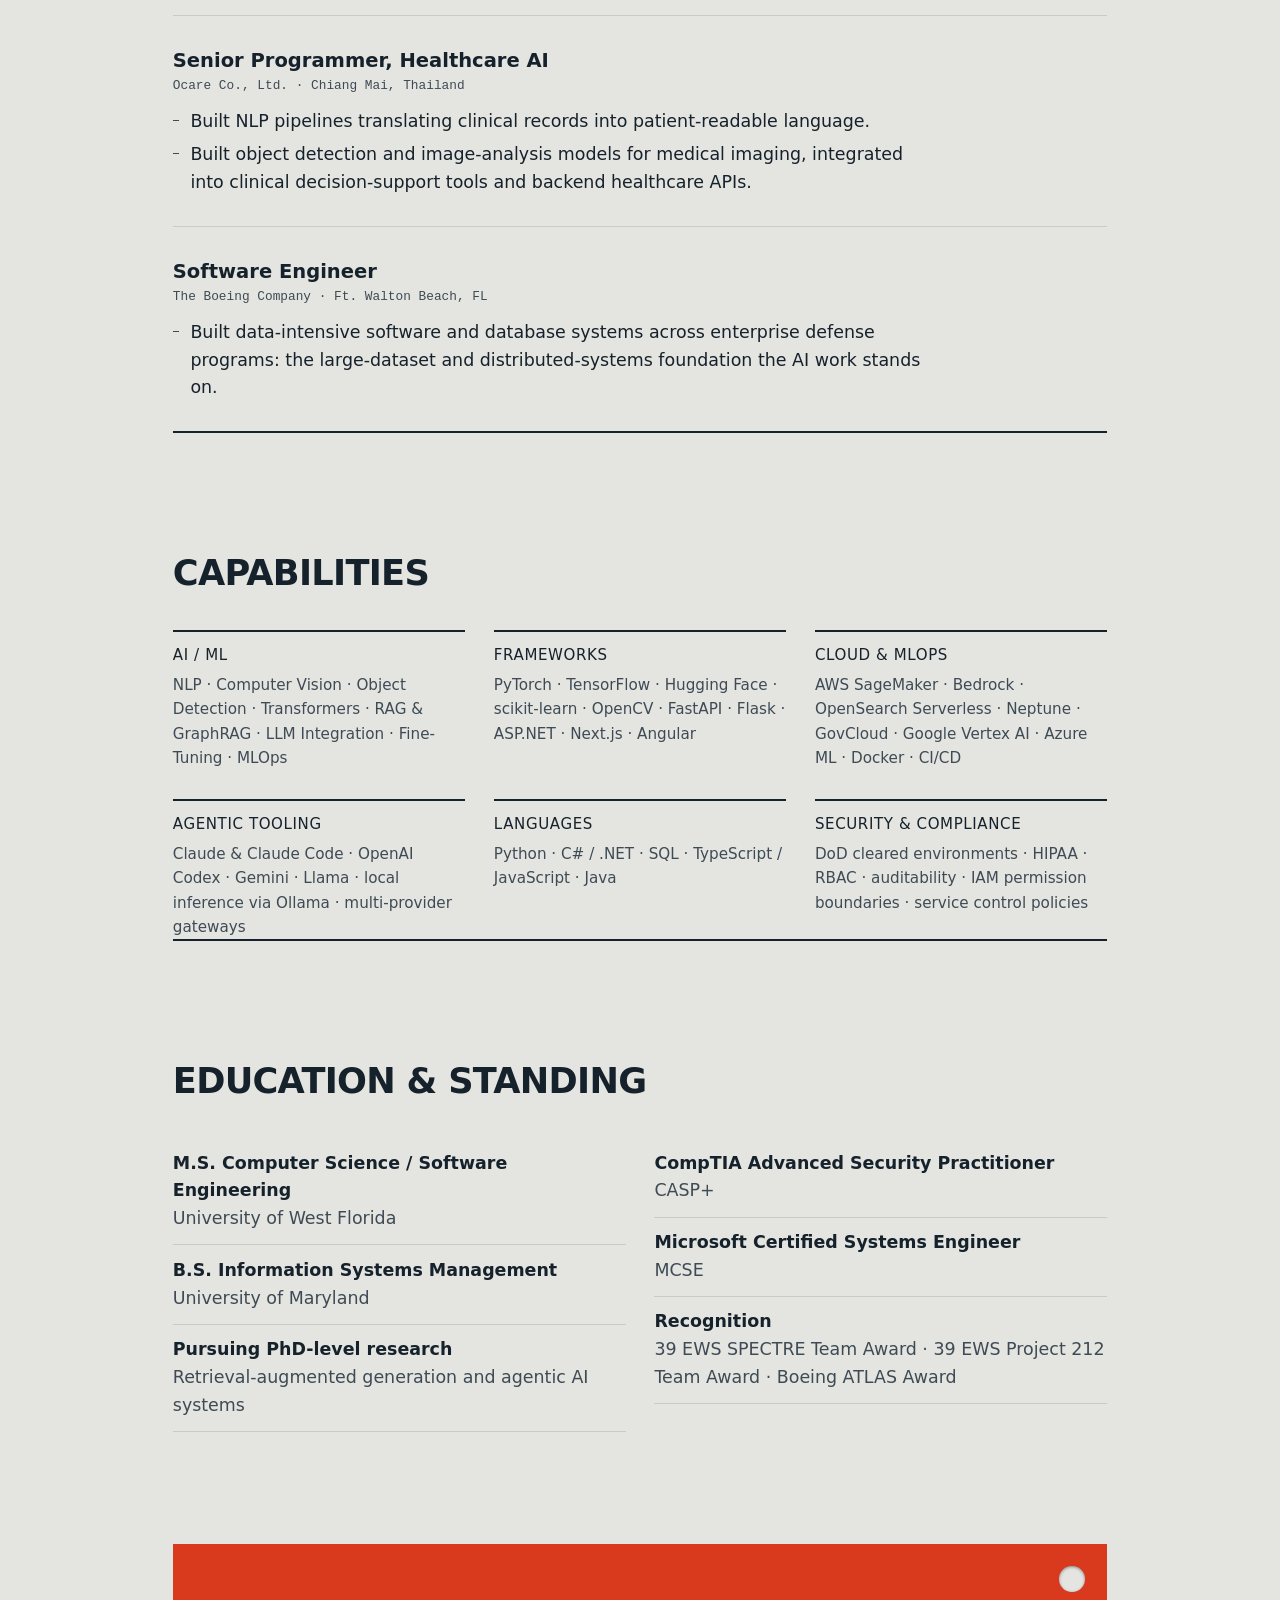
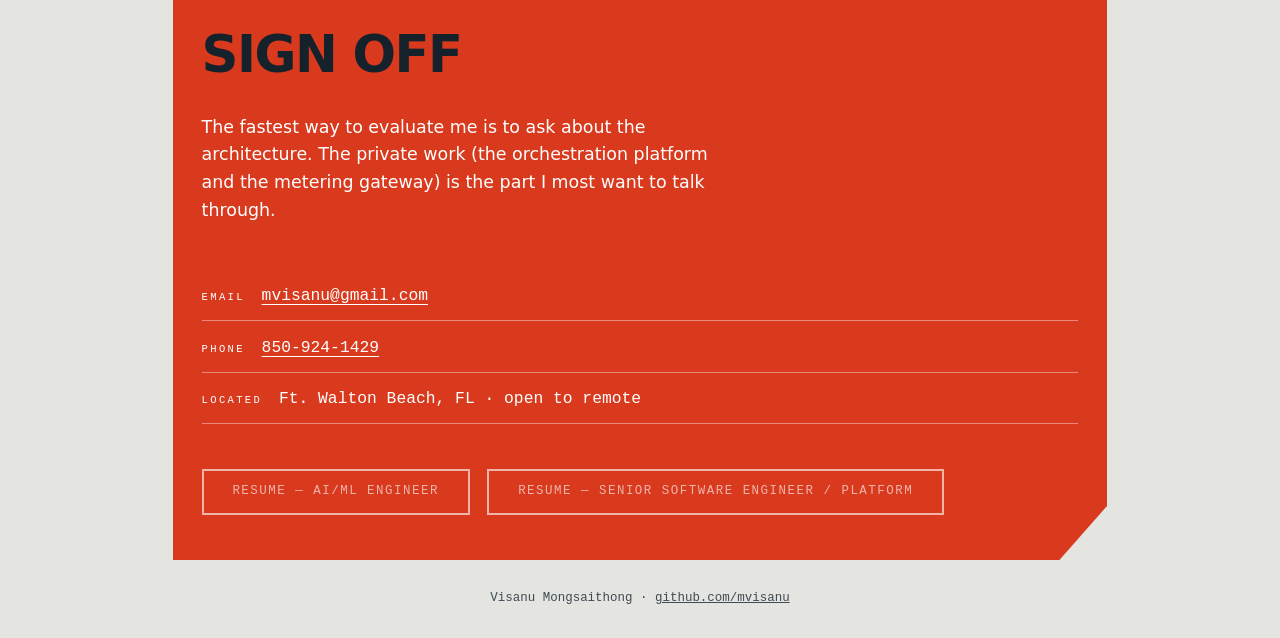
==== commit cb63e105: "Fix contrast failure and render-blocking fonts Lighthouse on the live deploy: accessibility 96, best" ====
--- a/index.html
+++ b/index.html
@@ -21,9 +21,8 @@
 <meta name="twitter:image" content="https://visanu-dev.vercel.app/public/assets/og-image.png">
 
 <link rel="icon" href="favicon.svg" type="image/svg+xml">
-<link rel="preconnect" href="https://fonts.googleapis.com">
-<link rel="preconnect" href="https://fonts.gstatic.com" crossorigin>
-<link rel="stylesheet" href="https://fonts.googleapis.com/css2?family=Archivo:wdth,wght@62..125,400..900&family=Courier+Prime:wght@400;700&display=swap">
+<link rel="preload" href="public/assets/fonts/archivo-var-latin.woff2" as="font" type="font/woff2" crossorigin>
+<link rel="preload" href="public/assets/fonts/courier-prime-400-latin.woff2" as="font" type="font/woff2" crossorigin>
 <link rel="stylesheet" href="styles.css">
 </head>
 <body>
--- a/styles.css
+++ b/styles.css
@@ -3,6 +3,31 @@
    World: signal-red tag stock on cool galvanized steel.
    Tokens live here; DESIGN.md is written from what shipped.
    ============================================================ */
+
+/* Self-hosted so the faces are not render-blocking on a third-party origin.
+   Archivo and Courier Prime are both SIL Open Font License 1.1. */
+@font-face {
+  font-family: 'Archivo';
+  src: url('public/assets/fonts/archivo-var-latin.woff2') format('woff2-variations');
+  font-weight: 400 900;
+  font-stretch: 62% 125%;
+  font-style: normal;
+  font-display: swap;
+}
+@font-face {
+  font-family: 'Courier Prime';
+  src: url('public/assets/fonts/courier-prime-400-latin.woff2') format('woff2');
+  font-weight: 400;
+  font-style: normal;
+  font-display: swap;
+}
+@font-face {
+  font-family: 'Courier Prime';
+  src: url('public/assets/fonts/courier-prime-700-latin.woff2') format('woff2');
+  font-weight: 700;
+  font-style: normal;
+  font-display: swap;
+}
 
 :root {
   /* Ground and stock */
@@ -15,10 +40,12 @@
   --ink-soft:     #3E4B54;  /* secondary ink on light stock */
   --stamp:        #2E6B4F;  /* conformance green — verified states only */
 
-  /* On the red field: white is the only body-safe foreground (4.59:1).
-     Slate clears 3:1, so it is reserved for display sizes. */
+  /* On the red field, white is the only small-text foreground that clears
+     4.5:1 (4.59:1). A tint of the hue tops out near 3.4:1, so secondary
+     text on the tag separates by scale and tracking, never by tone.
+     Slate clears 3:1 and is therefore reserved for display sizes. */
   --on-tag:       #FFFFFF;
-  --on-tag-quiet: #F6D9D2;
+  --on-tag-quiet: #FFFFFF;
 
   /* Type */
   --display: 'Archivo', 'Arial Narrow', system-ui, sans-serif;
@@ -130,6 +157,12 @@
   align-items: center;
   gap: var(--s3);
   margin-bottom: var(--s4);
+}
+/* On the tag, labels recede by size and tracking rather than by colour. */
+.tag .field__label,
+.contact .field__label {
+  color: var(--on-tag-quiet);
+  letter-spacing: 0.22em;
 }
 .field--head .field__label { color: var(--on-tag-quiet); margin: 0; }
 .field__rule {
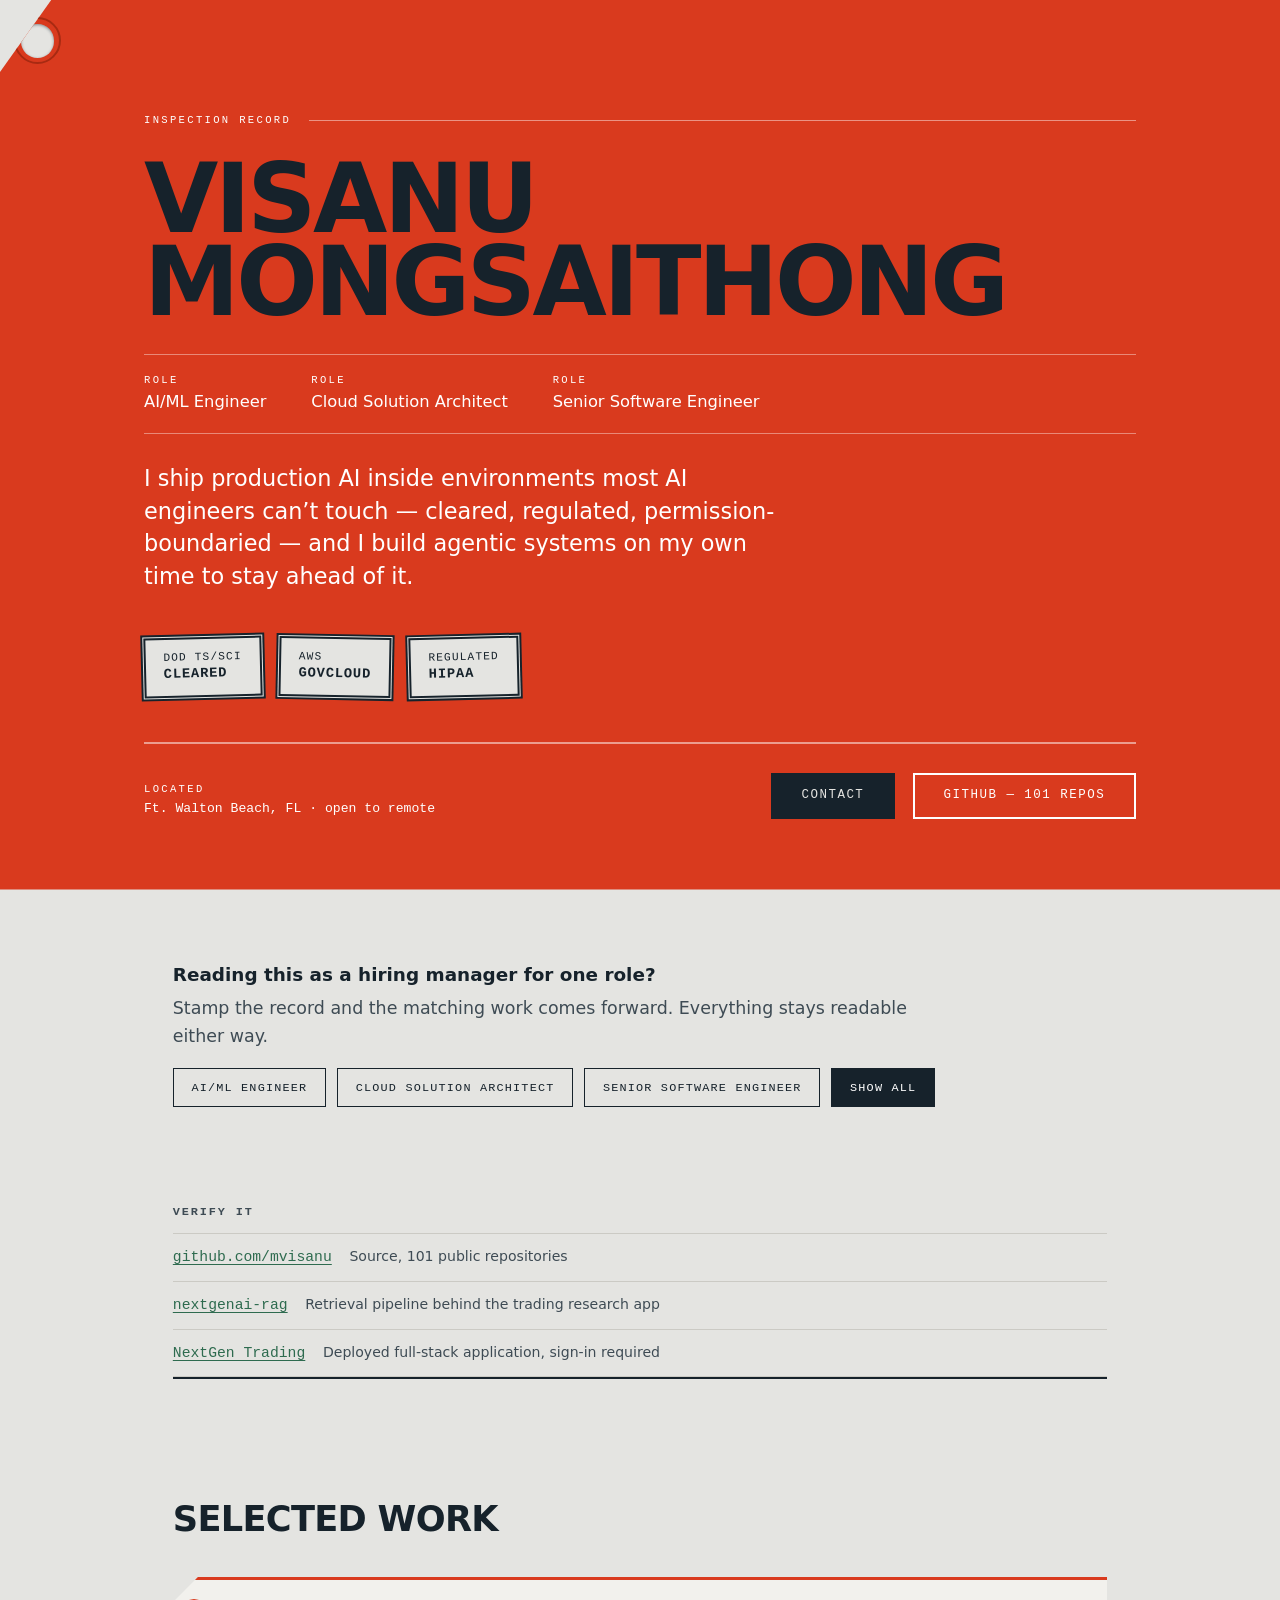
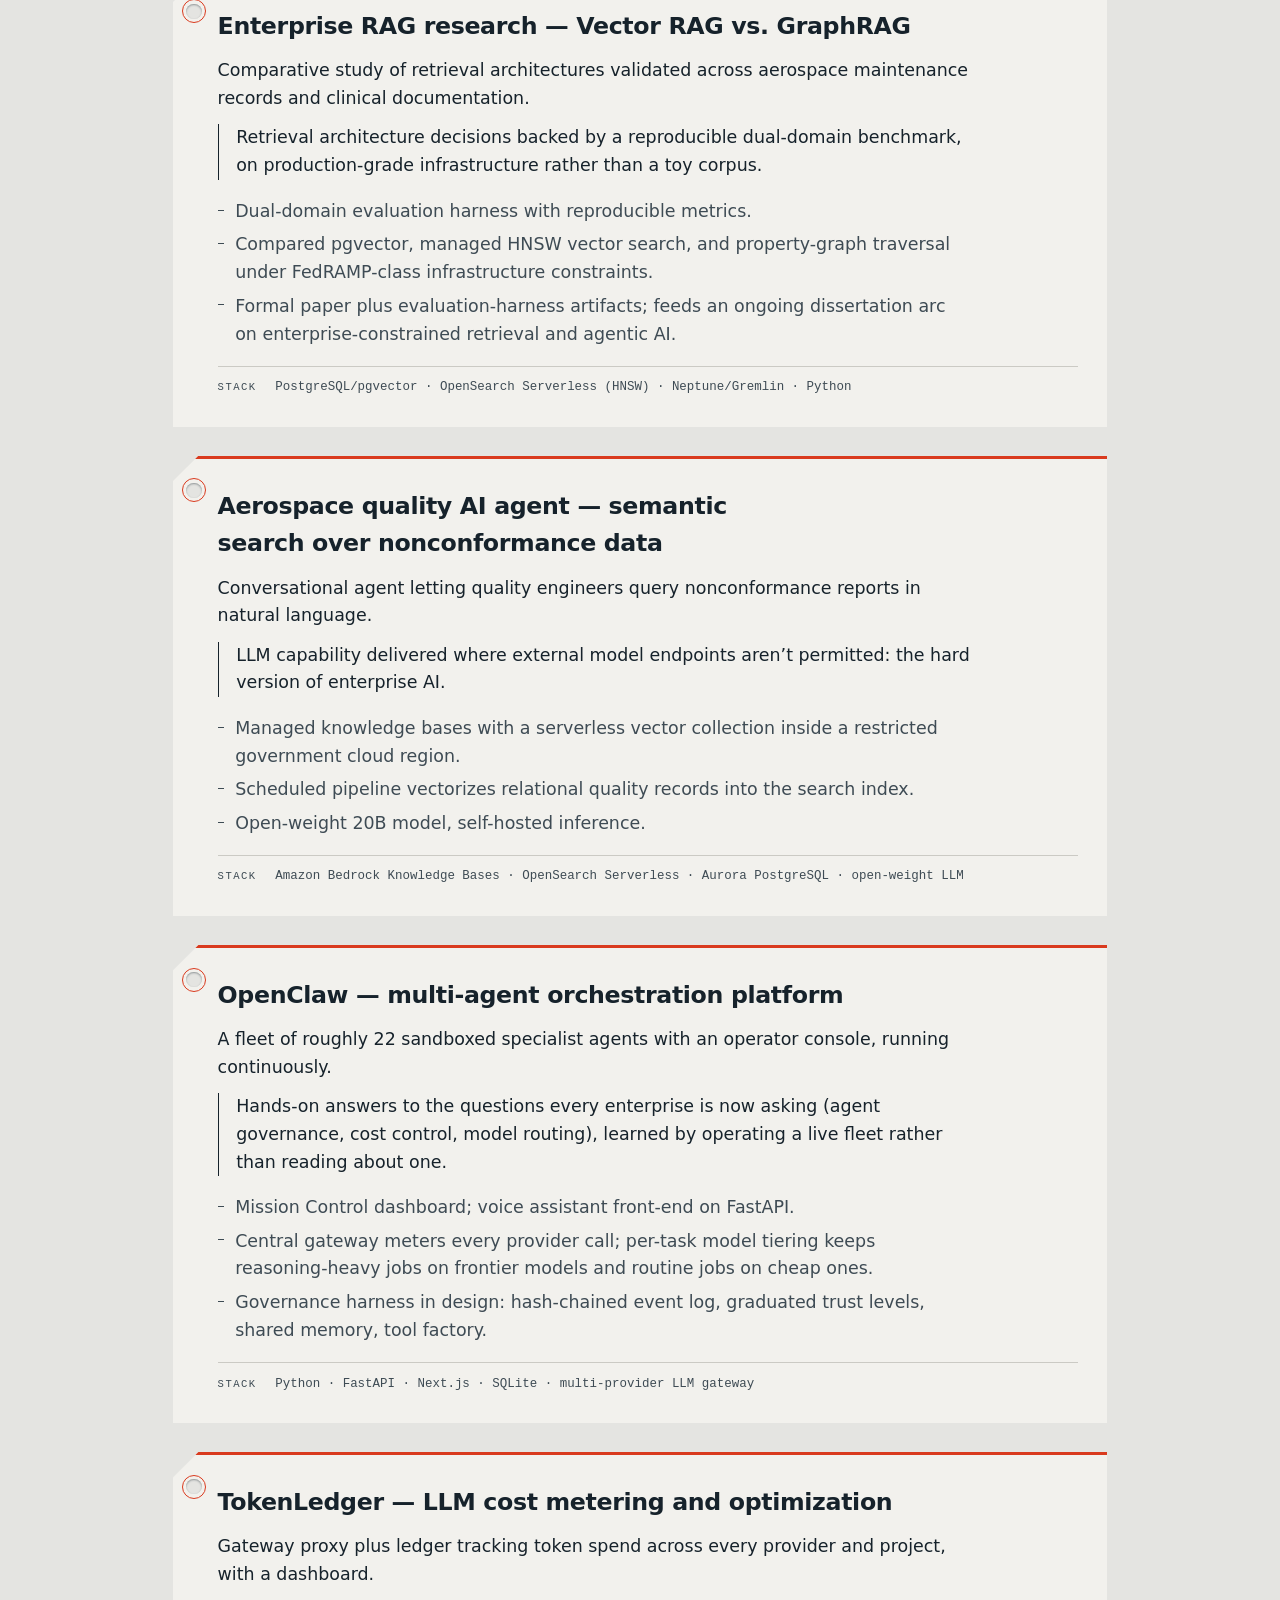
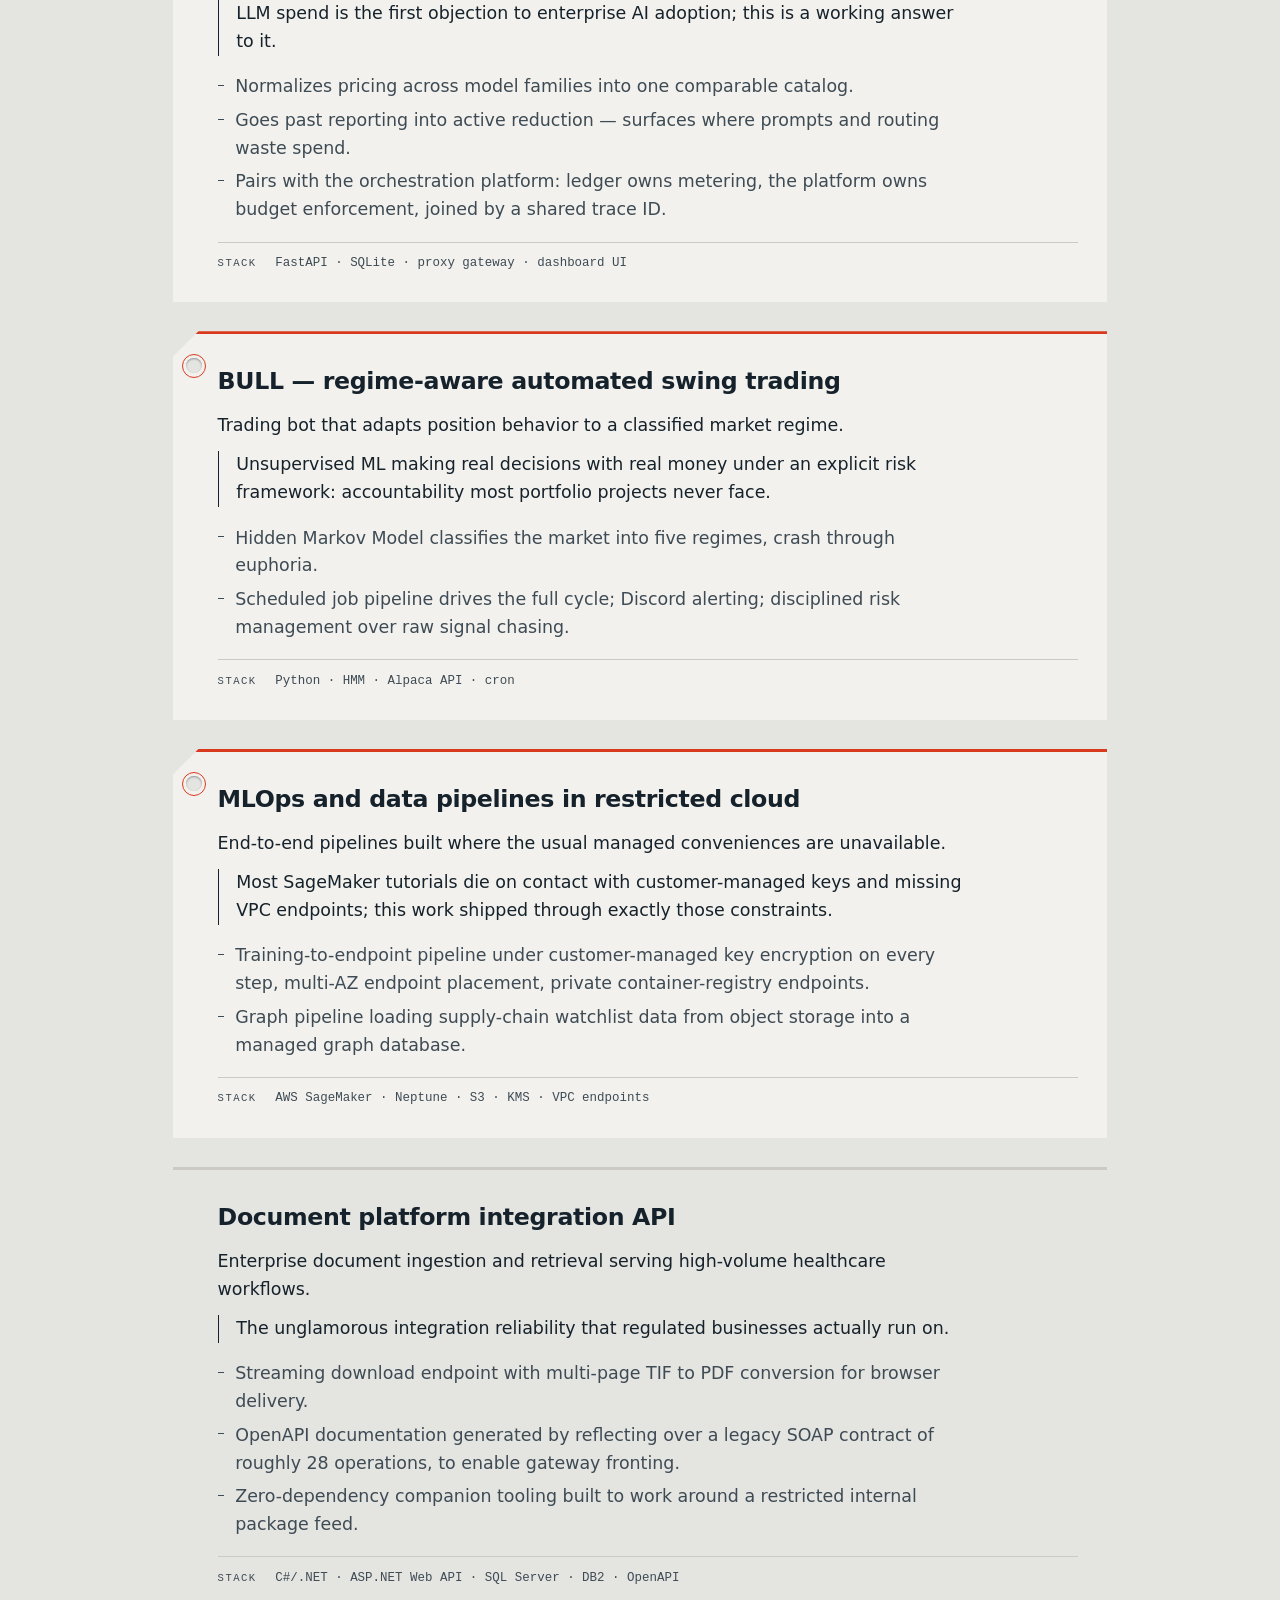
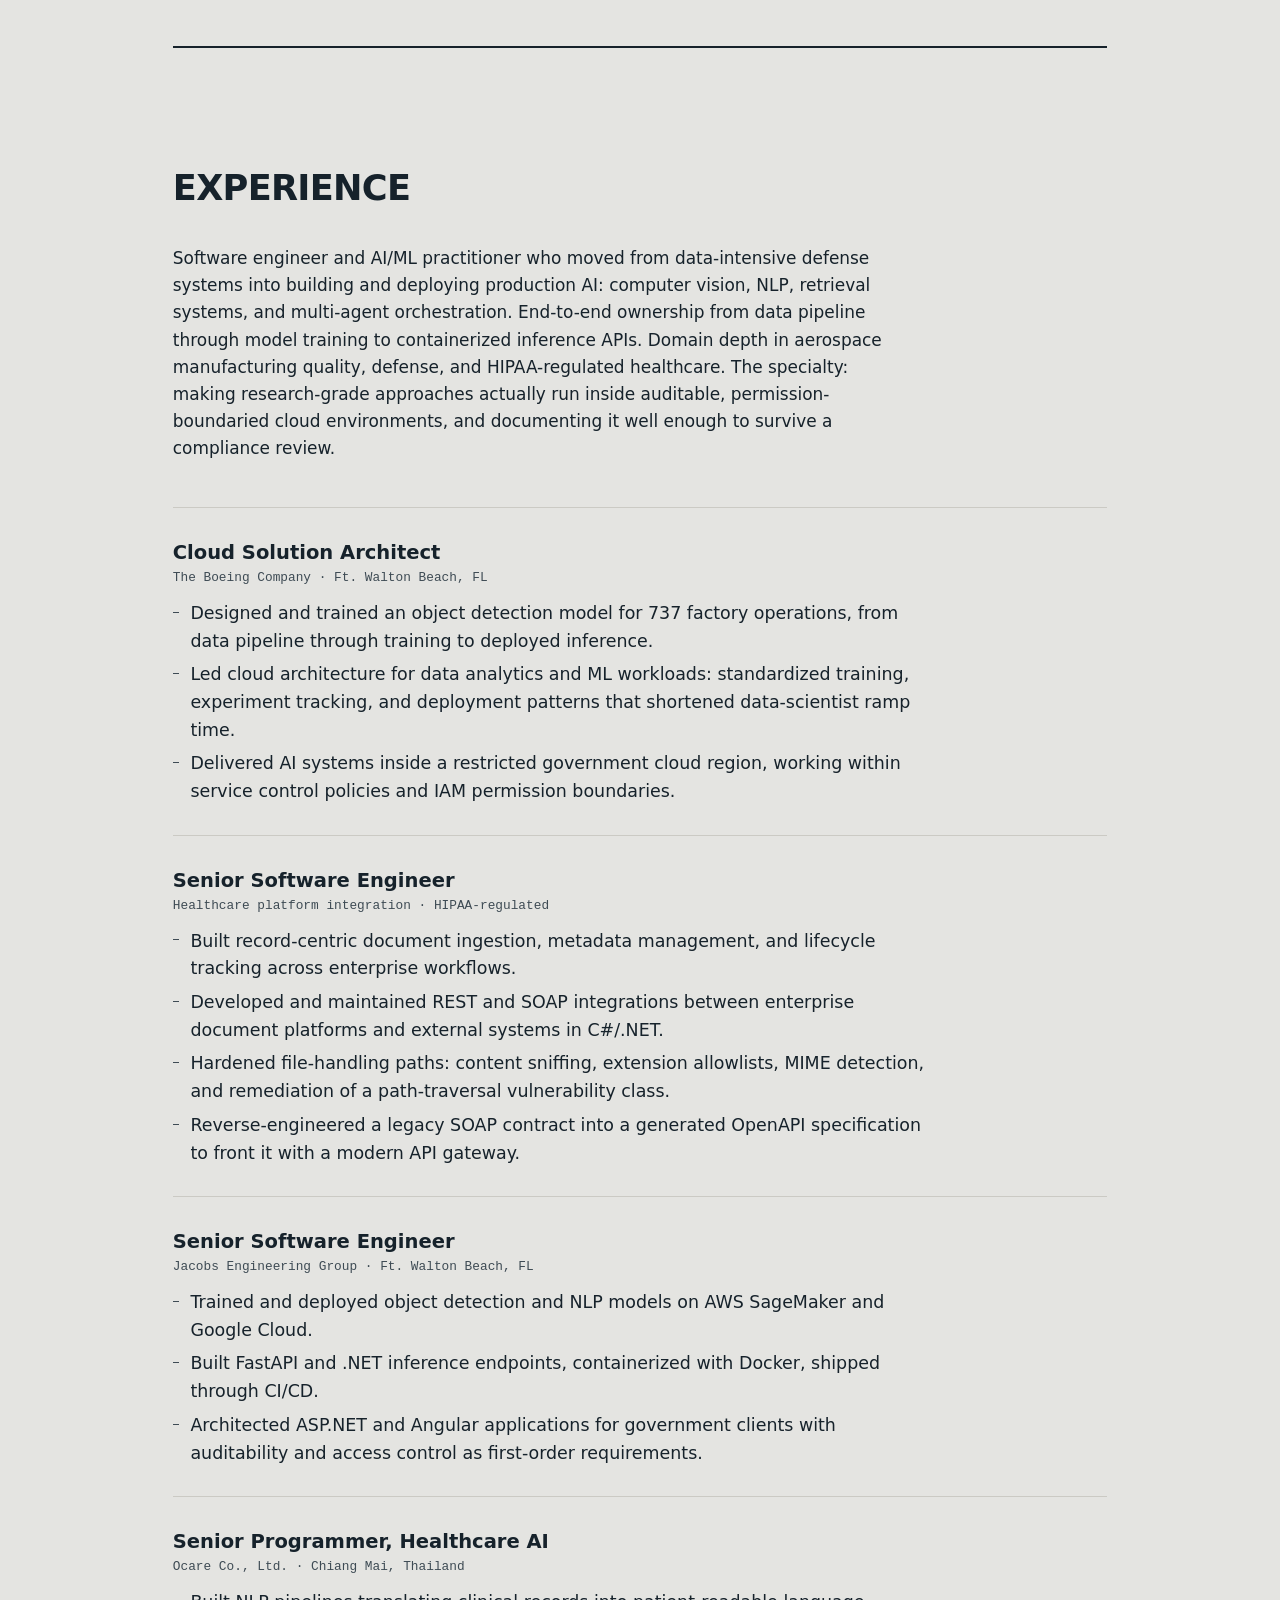
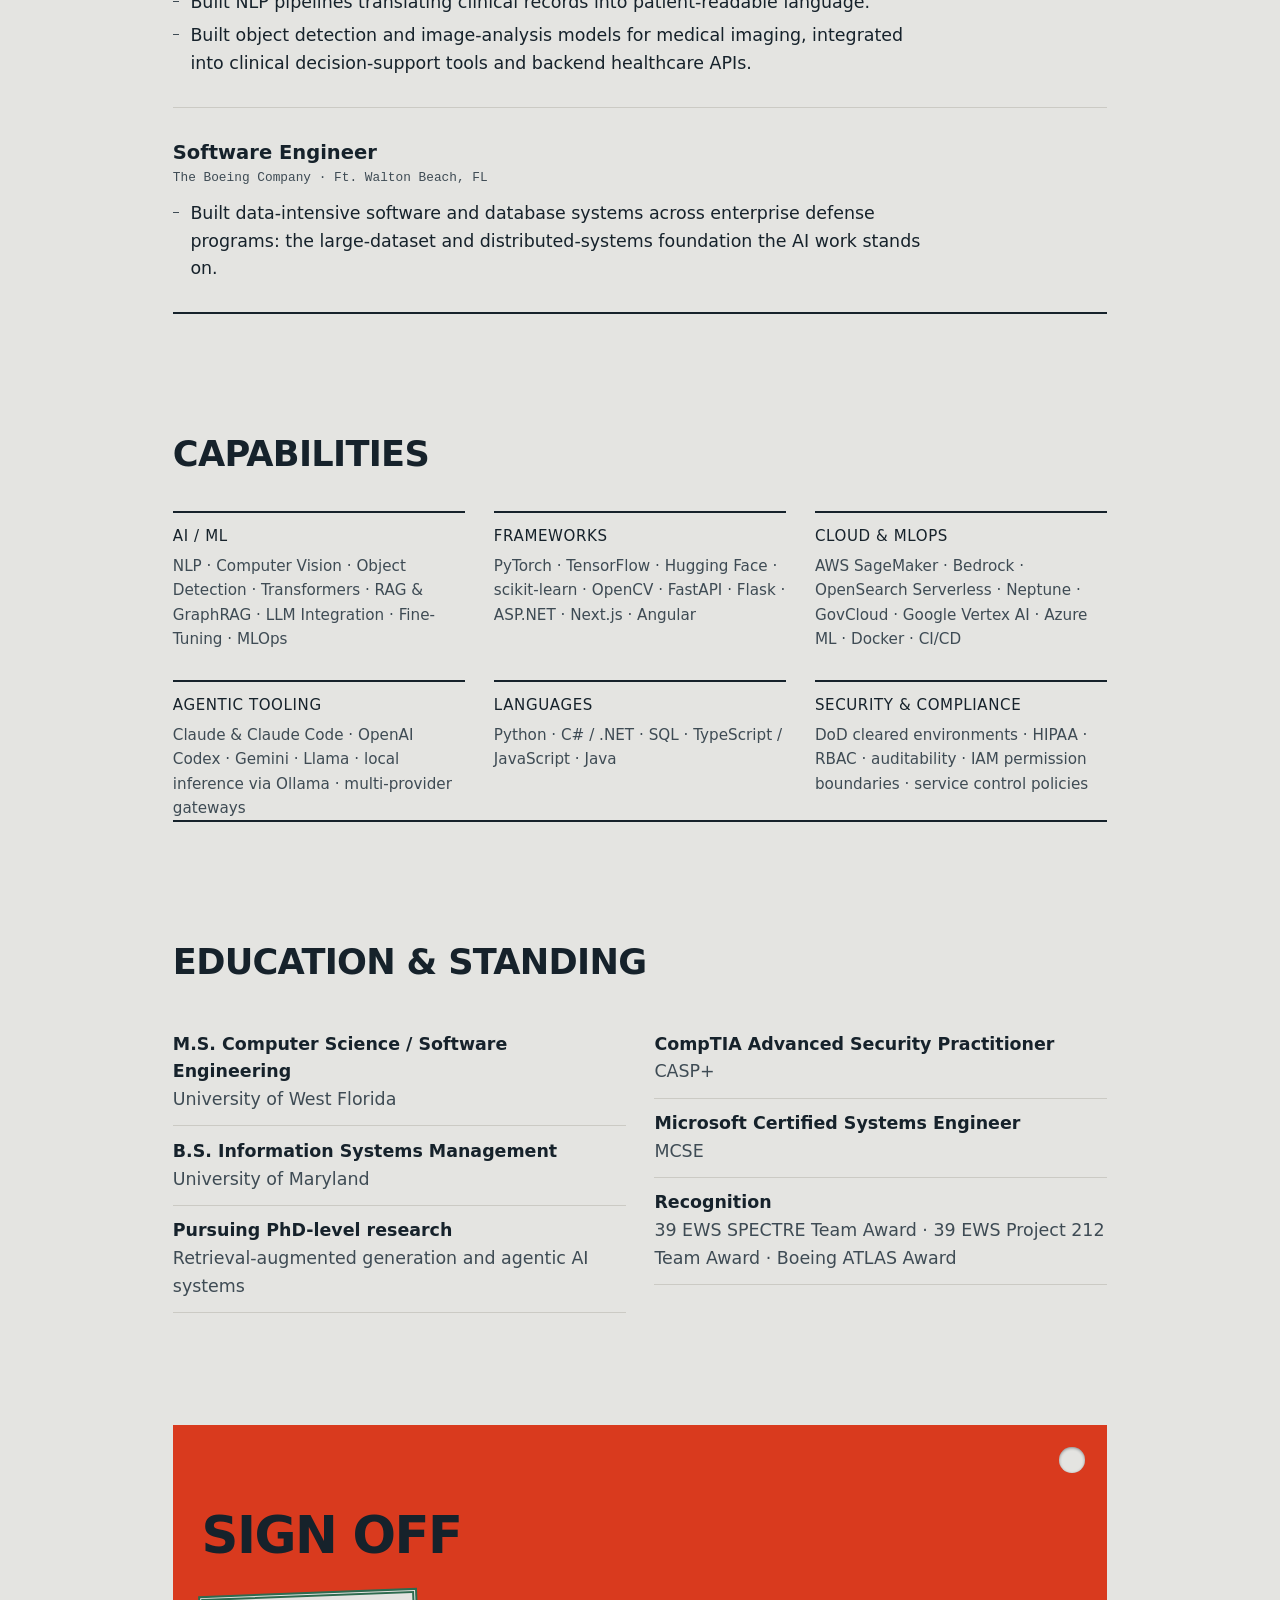
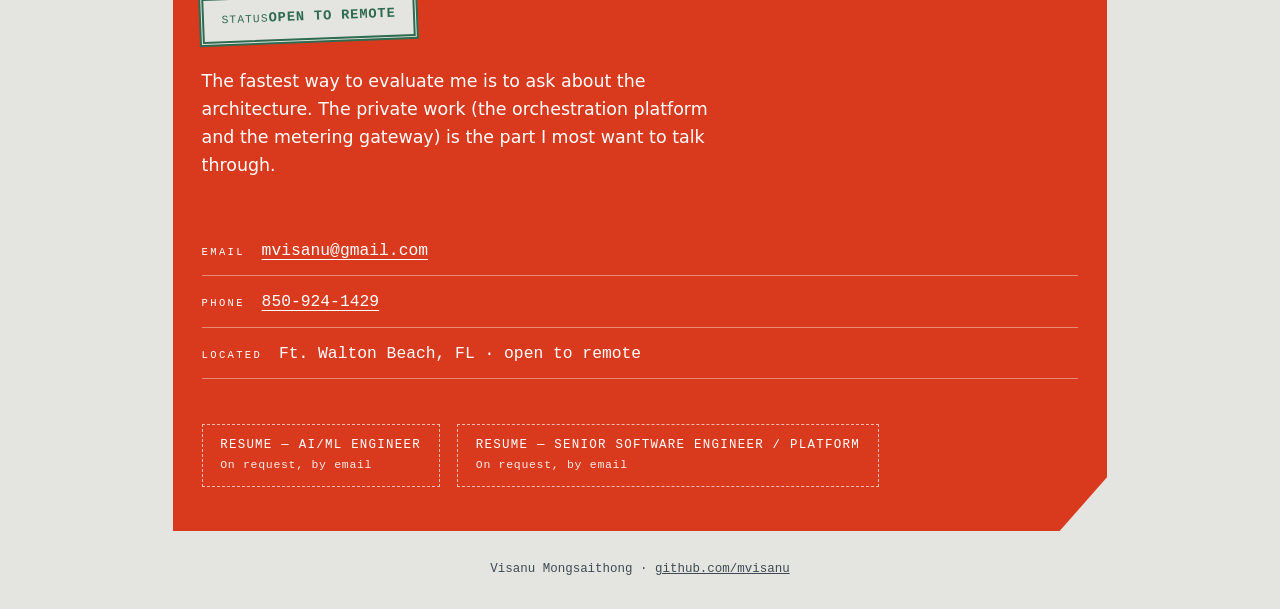
==== commit 9c364d5c: "Address finish-review findings Lens bug: a bare [data-lens] sweep also matched the lens buttons, so " ====
--- a/index.html
+++ b/index.html
@@ -322,14 +322,13 @@
 <section class="contact" id="contact" aria-labelledby="contact-h">
   <div class="contact__punch" aria-hidden="true"><span class="contact__eyelet"></span></div>
   <h2 class="contact__h" id="contact-h">Sign off</h2>
+  <p class="stamp stamp--conform">Status<b>Open to remote</b></p>
   <p class="contact__lead">The fastest way to evaluate me is to ask about the architecture. The private work (the orchestration platform and the metering gateway) is the part I most want to talk through.</p>
 
   <ul class="contact__rows">
     <li>
       <span class="field__label">Email</span>
-      <a class="contact__link" id="email-link" href="#" data-u="mvisanu" data-d="gmail.com">
-        <noscript>mvisanu [at] gmail [dot] com</noscript>
-      </a>
+      <a class="contact__link" id="email-link" data-u="mvisanu" data-d="gmail.com"><noscript>mvisanu [at] gmail [dot] com</noscript></a>
     </li>
     <li>
       <span class="field__label">Phone</span>
@@ -342,8 +341,8 @@
   </ul>
 
   <div class="contact__resumes">
-    <a class="act" href="#" aria-disabled="true">Resume — AI/ML Engineer</a>
-    <a class="act" href="#" aria-disabled="true">Resume — Senior Software Engineer / Platform</a>
+    <p class="pending">Resume — AI/ML Engineer<b>On request, by email</b></p>
+    <p class="pending">Resume — Senior Software Engineer / Platform<b>On request, by email</b></p>
   </div>
 </section>
 
--- a/styles.css
+++ b/styles.css
@@ -174,7 +174,7 @@
 .name {
   font-family: var(--display);
   font-variation-settings: 'wdth' 74, 'wght' 800;
-  font-size: clamp(3.4rem, 13vw, 6rem);
+  font-size: clamp(2.6rem, 12.4vw, 6rem);
   line-height: 0.87;
   letter-spacing: -0.035em;
   text-transform: uppercase;
@@ -362,27 +362,34 @@
 
 /* ---------- Work records ---------- */
 
-/* The record is a tag: stock edge along the punched top, not a side stripe. */
+/* Each record is a tag in its own right: the hero's clipped shoulder and
+   stock edge repeat here, so the world holds through the middle of the page
+   instead of only at the bookends. */
 .rec {
   position: relative;
   background: var(--paper);
-  border: 1px solid var(--steel-deep);
   border-top: 3px solid var(--tag);
   margin-bottom: var(--s4);
-  box-shadow: 0 1px 2px rgba(22, 34, 43, 0.07), 0 6px 18px -8px rgba(22, 34, 43, 0.18);
-}
-.rec__inner { padding: var(--s5) var(--s4) var(--s4); }
-
-/* Eyelet punched through the stock edge, as on a real tag shoulder. */
+  clip-path: polygon(0 1.6rem, 1.6rem 0, 100% 0, 100% 100%, 0 100%);
+}
+.rec__inner { padding: var(--s4) var(--s4) var(--s4) var(--s5); }
+
+/* Eyelet punched through the shoulder, as on the hero tag. */
 .rec__punch {
   position: absolute;
-  top: -0.55rem;
-  left: var(--s4);
-  width: 1rem;
-  height: 1rem;
+  top: 1.5rem;
+  left: 0.85rem;
+  width: 0.95rem;
+  height: 0.95rem;
   border-radius: 50%;
   background: var(--steel);
-  border: 2px solid var(--tag);
+  box-shadow: inset 0 1px 2px rgba(22, 34, 43, 0.4);
+}
+.rec__eyelet {
+  position: absolute;
+  inset: -0.28rem;
+  border: 1.5px solid var(--tag);
+  border-radius: 50%;
 }
 
 .rec__name {
@@ -393,12 +400,13 @@
   margin-bottom: var(--s2);
 }
 .rec__thesis { max-width: var(--measure); margin-bottom: var(--s2); }
+/* Ink, not stamp. The one conformance stamp is struck in the sign-off. */
 .rec__so {
   max-width: var(--measure);
-  color: var(--stamp);
+  color: var(--ink);
   font-variation-settings: 'wdth' 100, 'wght' 600;
   padding-left: var(--s3);
-  border-left: 1px solid var(--stamp);
+  border-left: 1px solid var(--ink);
   margin-bottom: var(--s3);
 }
 .rec__points { margin-bottom: var(--s3); }
@@ -425,7 +433,7 @@
   padding-top: var(--s2);
   border-top: var(--rule);
 }
-.rec--also { background: transparent; box-shadow: none; border-top-color: var(--steel-deep); }
+.rec--also { background: transparent; border-top-color: var(--steel-deep); clip-path: none; }
 
 /* ---------- Experience ---------- */
 
@@ -527,7 +535,37 @@
   color: var(--ink);
   margin-bottom: var(--s3);
 }
+/* The one green conformance stamp, struck. It carries a real fact rather
+   than a decorative claim. */
+.stamp--conform {
+  display: inline-block;
+  color: var(--stamp);
+  border-color: var(--stamp);
+  box-shadow: 0 0 0 1px var(--steel), 0 0 0 3px var(--stamp);
+  transform: rotate(-2.2deg);
+  margin-bottom: var(--s4);
+}
+
 .contact__lead { max-width: 48ch; margin-bottom: var(--s5); }
+
+/* Not a control: the PDFs do not exist yet, so this must not look clickable. */
+.pending {
+  font-family: var(--mono);
+  font-size: 0.78rem;
+  letter-spacing: 0.1em;
+  text-transform: uppercase;
+  color: var(--on-tag);
+  padding: var(--s2) var(--s3);
+  border: 1px dashed rgba(255, 255, 255, 0.65);
+}
+.pending b {
+  display: block;
+  font-weight: 400;
+  font-size: 0.72rem;
+  letter-spacing: 0.06em;
+  text-transform: none;
+  opacity: 0.9;
+}
 .contact__rows { margin-bottom: var(--s5); }
 .contact__rows li {
   padding: var(--s2) 0;
@@ -574,15 +612,39 @@
    Narrow screens
    ============================================================ */
 
+/* Narrow: the first viewport must still reach the contact action, so the
+   hero is compressed rather than allowed to push the CTA below the fold. */
 @media (max-width: 40rem) {
-  .tag { padding: var(--s6) var(--s3) var(--s5); }
+  .tag { padding: 4.2rem var(--s3) var(--s4); }
   .tag__body { max-width: none; }
+  .field--head { margin-bottom: var(--s3); }
+  .name { margin-bottom: var(--s3); }
+
+  /* Three ruled fields become one, so the labels stop costing three lines. */
+  .titles { gap: var(--s1) var(--s3); padding-block: var(--s2); margin-bottom: var(--s3); }
+  .titles .field__label { display: none; }
+  .titles__item { font-size: 0.94rem; }
+  .titles__item:not(:last-child)::after {
+    content: ' ·';
+    opacity: 0.7;
+  }
+
+  .thesis { font-size: 1rem; line-height: 1.4; margin-bottom: var(--s4); }
+  .stamps { gap: var(--s2); margin-bottom: var(--s4); }
+  .stamp { padding: 0.3rem var(--s2); font-size: 0.62rem; }
+  .stamp b { font-size: 0.74rem; }
+
+  .disposition { align-items: flex-start; gap: var(--s3); padding-top: var(--s3); }
+  .disposition__acts { width: 100%; }
+  .disposition__acts .act { flex: 1; text-align: center; padding-inline: var(--s2); }
+
   main { padding: 0 var(--s3); }
   .rec__inner { padding: var(--s3) var(--s3) var(--s3) var(--s4); }
-  .rec__punch { display: none; }
-  .disposition { align-items: flex-start; }
-  .disposition__acts .act { padding-inline: var(--s3); }
   .contact { padding: var(--s5) var(--s3) var(--s4); }
+}
+
+@media (max-width: 24rem) {
+  .name { font-variation-settings: 'wdth' 68, 'wght' 800; }
 }
 
 /* ============================================================
@@ -612,10 +674,13 @@
     border: none;
     border-top: 1pt solid #000;
     box-shadow: none;
+    clip-path: none;
     break-inside: avoid;
     margin-bottom: 8pt;
     animation: none;
   }
+  .stamp--conform { color: #000; border-color: #000; margin-bottom: 8pt; }
+  .pending { color: #000; border: 1pt dashed #000; }
   .rec__inner { padding: 6pt 0 0; }
   .rec__so { color: #000; border-left-color: #000; }
   .rec__points li, .role__points li, .caps__cluster dd, .cred__list li,
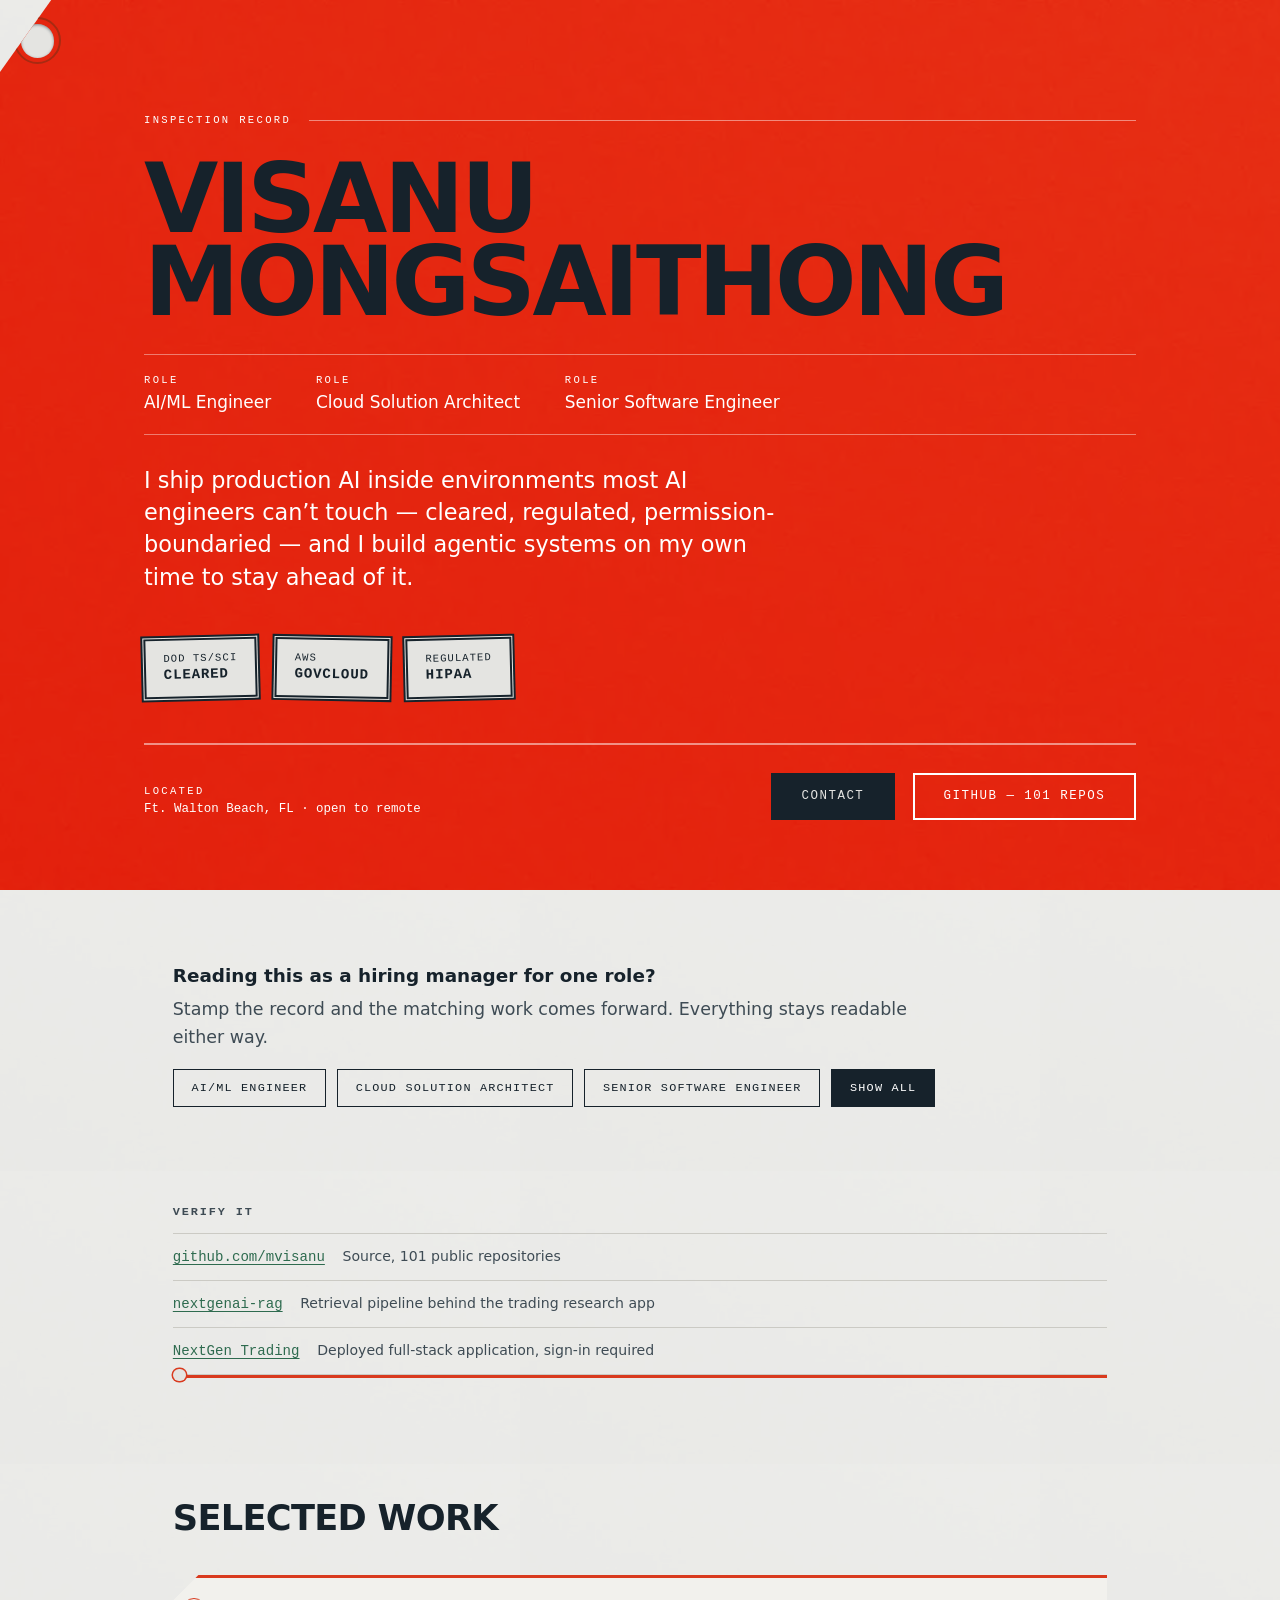
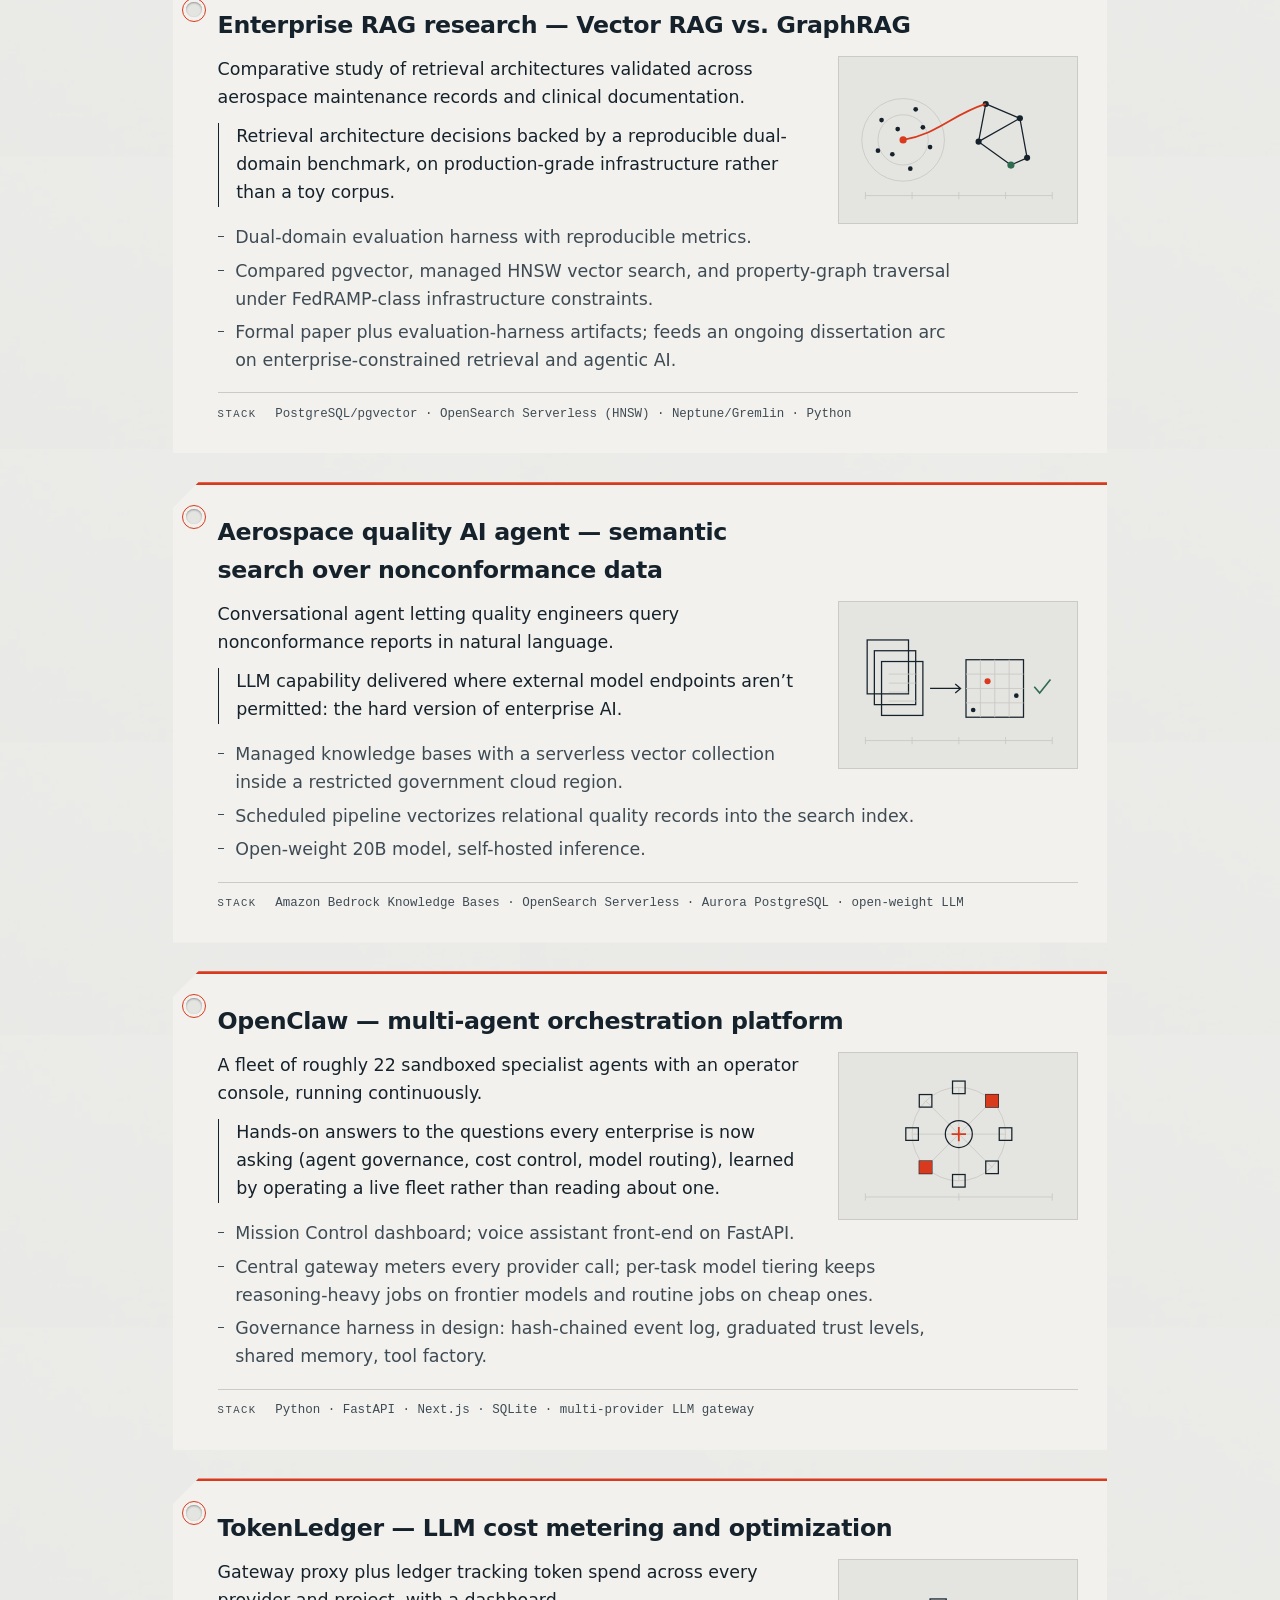
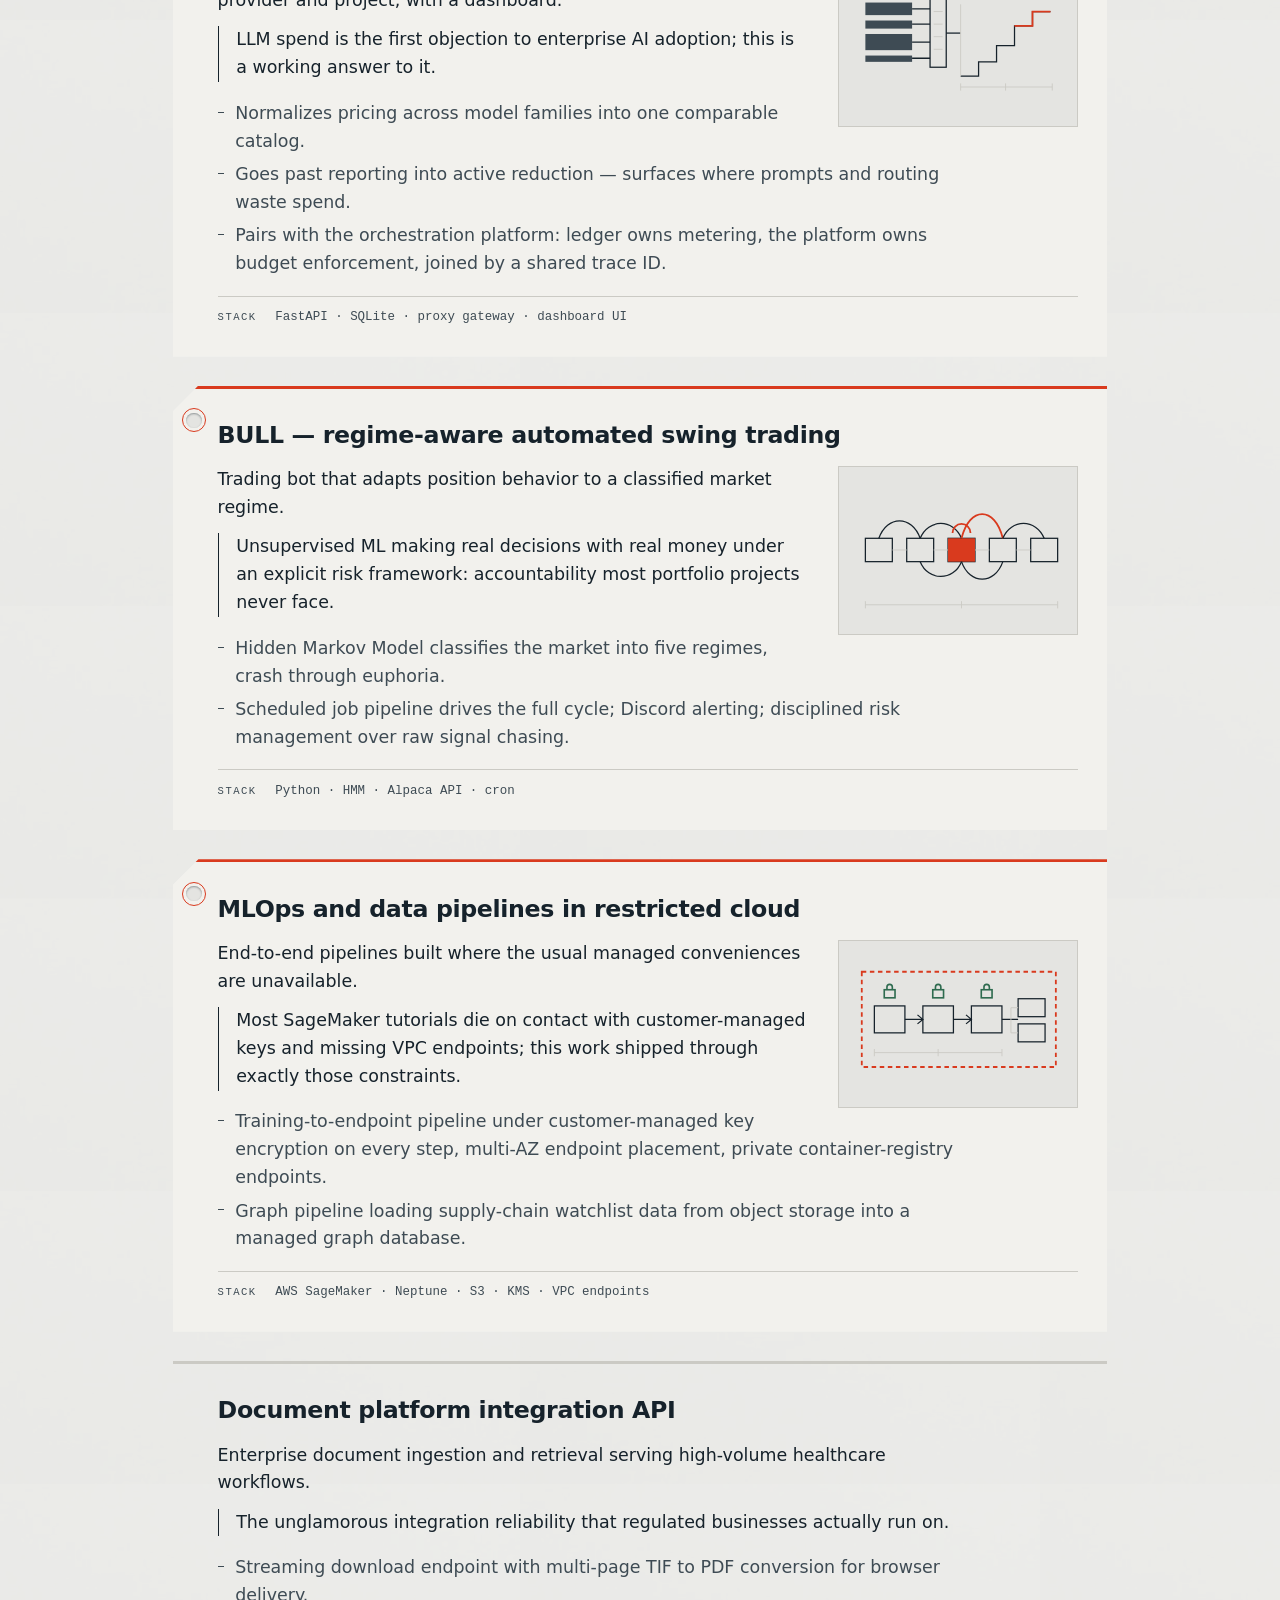
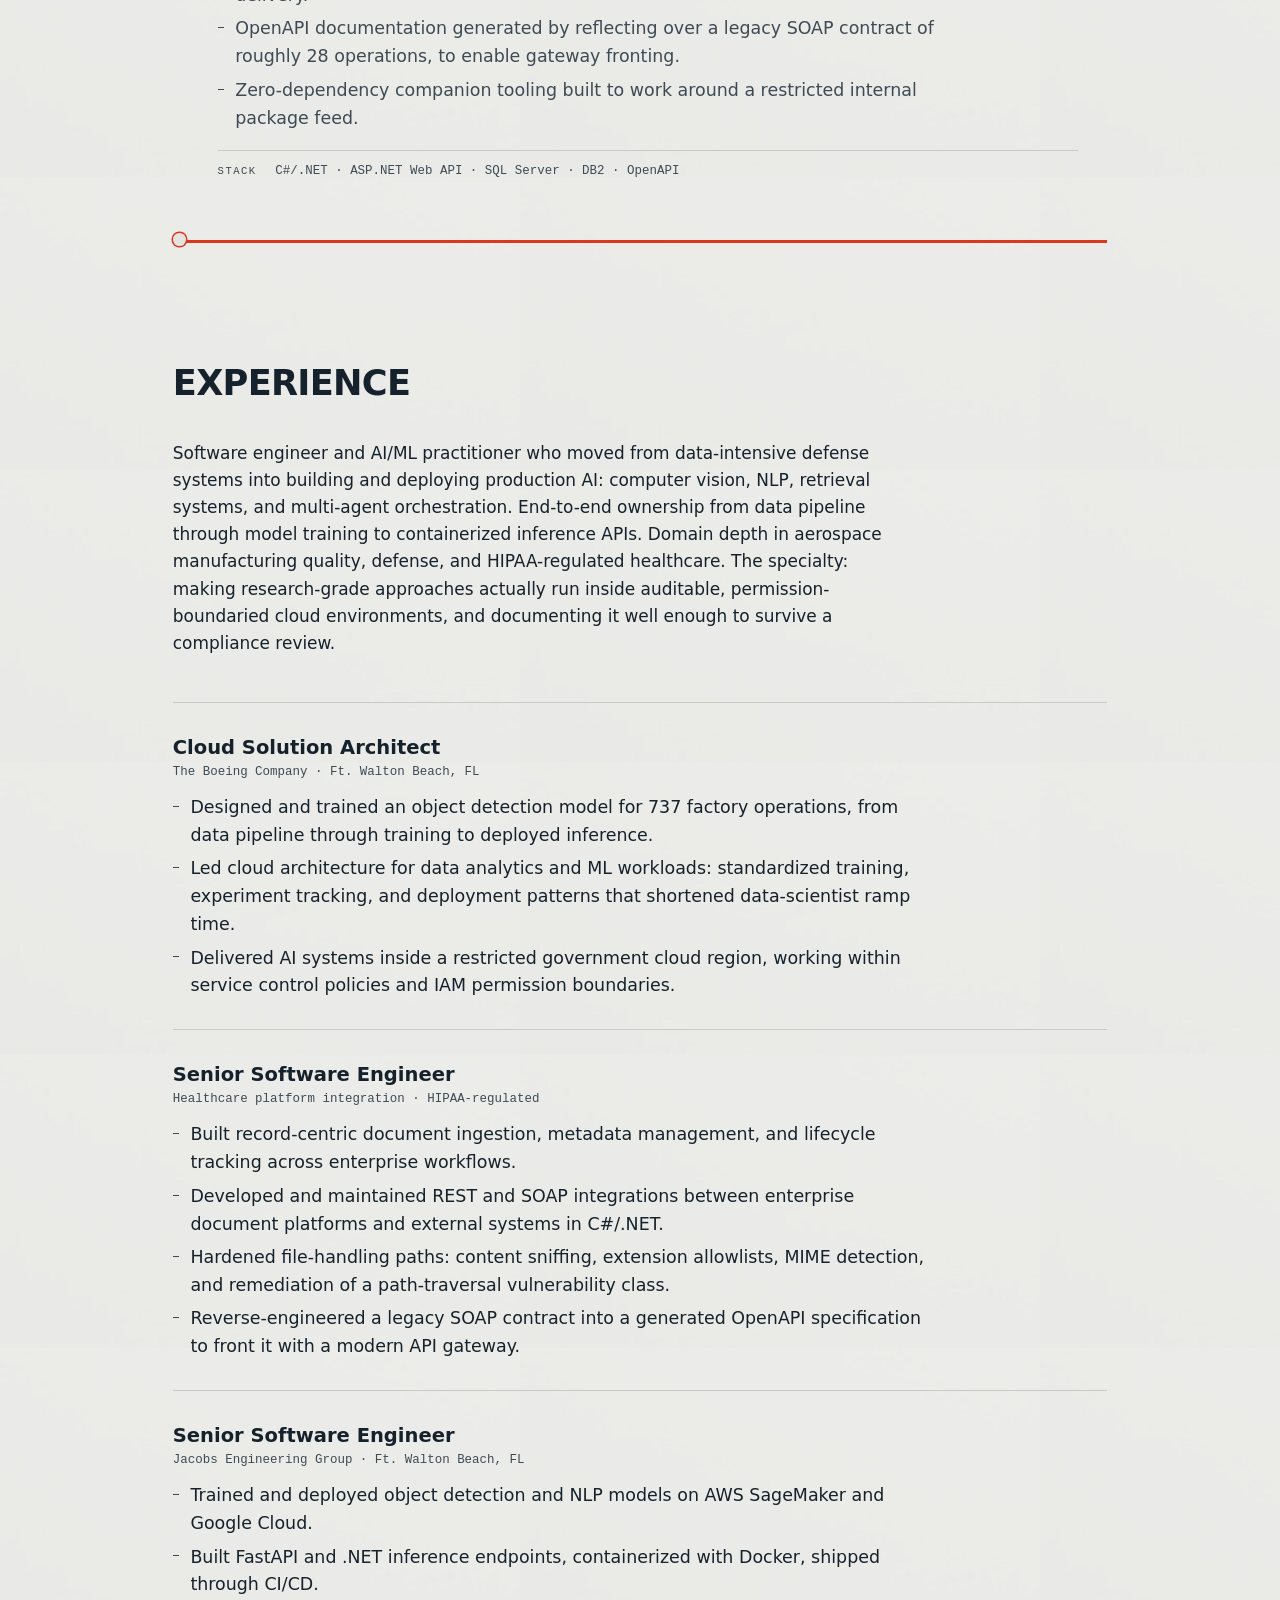
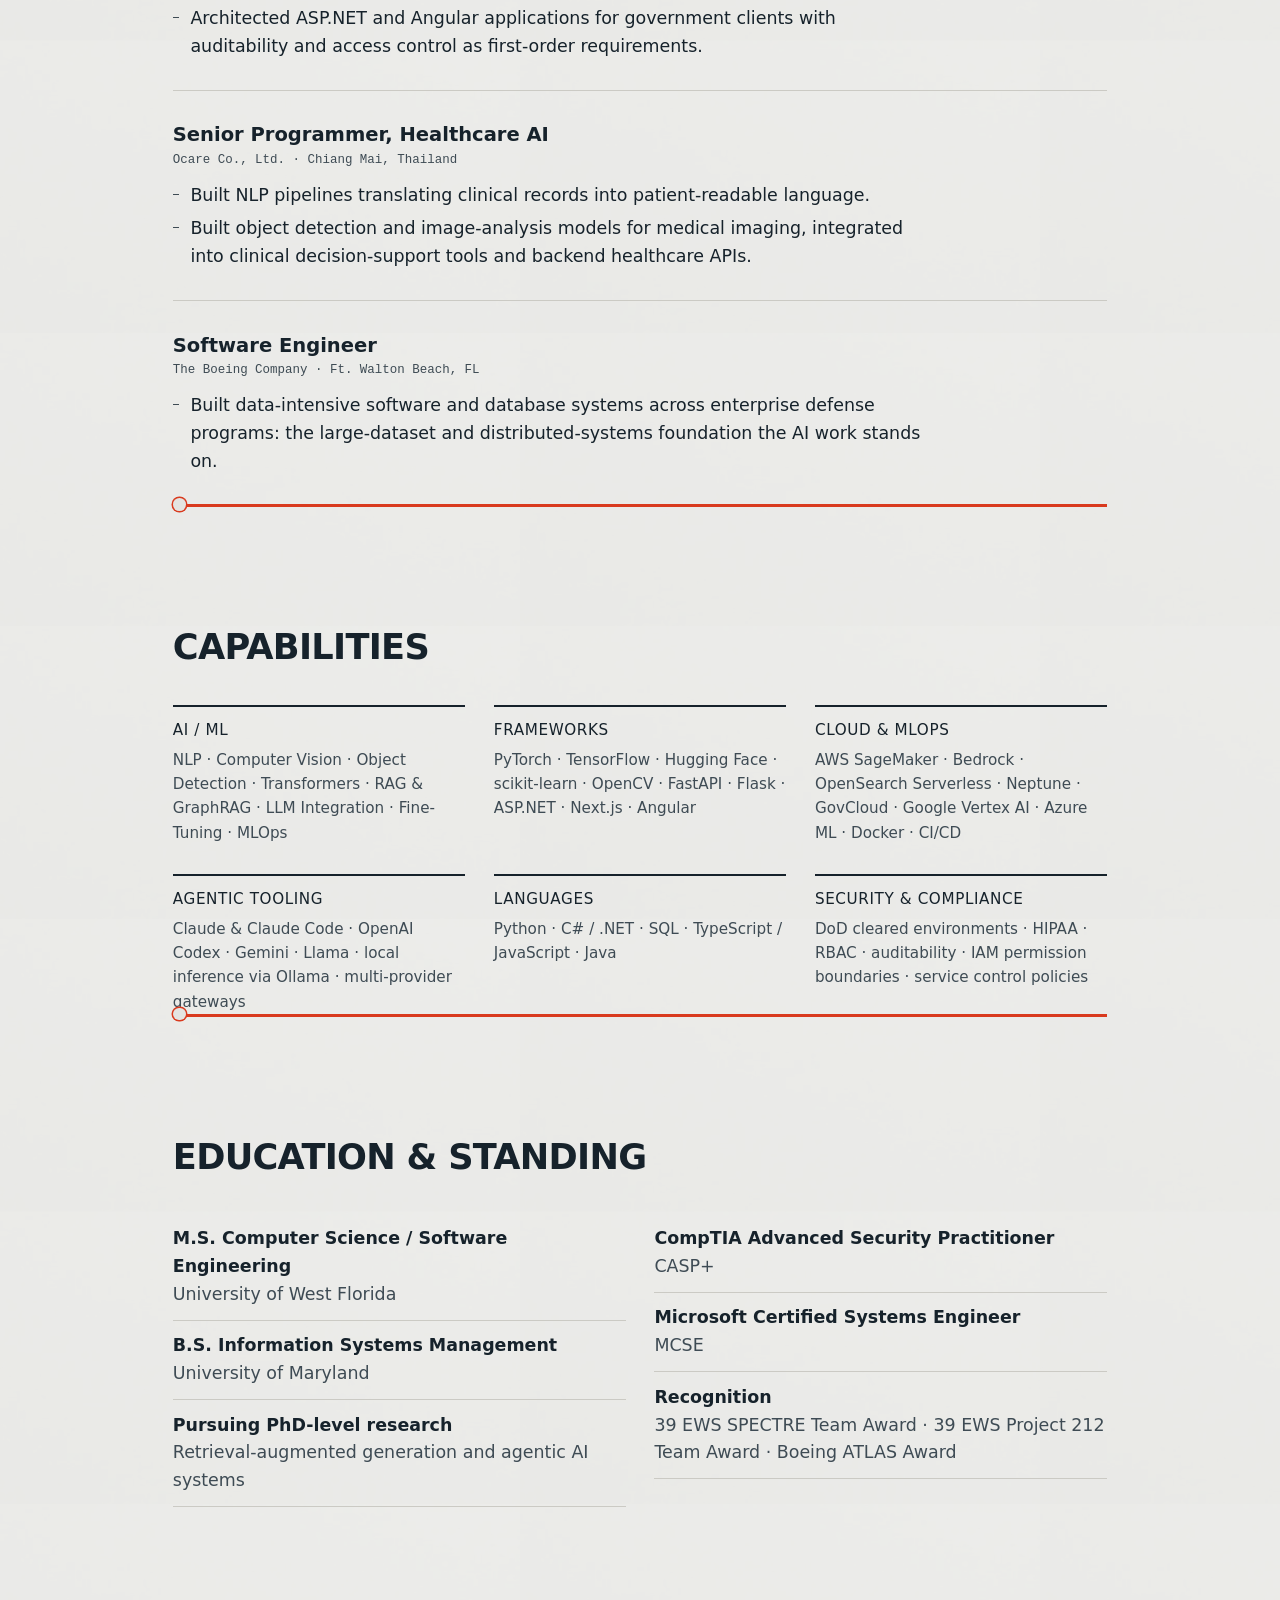
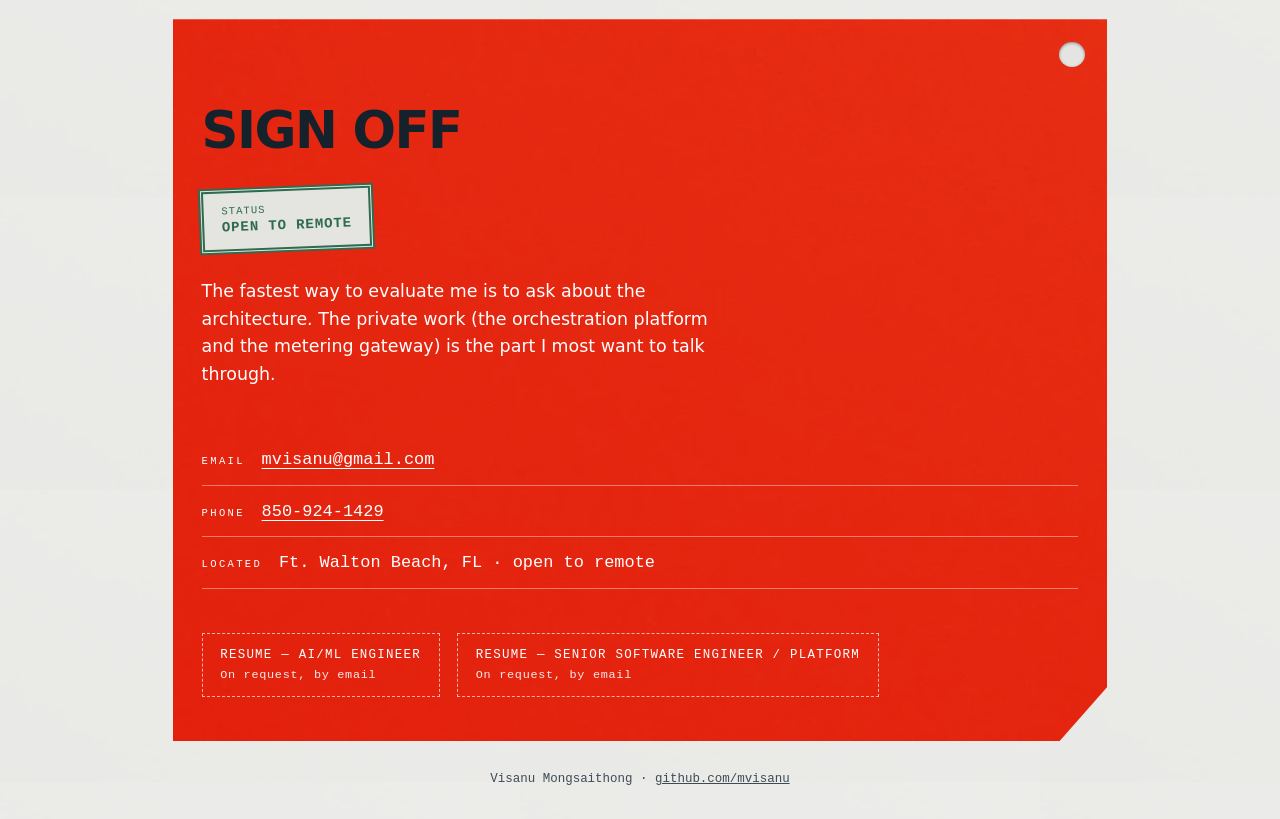
==== commit 9f6d6fd0: "Add drafted figures to the work records Each record now carries a plate diagramming that project's m" ====
--- a/index.html
+++ b/index.html
@@ -123,6 +123,24 @@
     <div class="rec__punch" aria-hidden="true"><span class="rec__eyelet"></span></div>
     <div class="rec__inner">
       <h3 class="rec__name">Enterprise RAG research — Vector RAG vs. GraphRAG</h3>
+      <figure class="plate">
+        <svg viewBox="0 0 240 160" role="img" aria-labelledby="pl1">
+          <title id="pl1">Diagram: a query point with its nearest vector neighbours on the left, the same records re-expressed as a linked graph on the right, and one traversal path crossing from one to the other.</title>
+          <circle class="hair" cx="58" cy="80" r="46"/>
+          <circle class="hair" cx="58" cy="80" r="28"/>
+          <circle class="dot" cx="34" cy="58" r="2.6"/><circle class="dot" cx="72" cy="46" r="2.6"/>
+          <circle class="dot" cx="46" cy="96" r="2.6"/><circle class="dot" cx="88" cy="88" r="2.6"/>
+          <circle class="dot" cx="30" cy="92" r="2.6"/><circle class="dot" cx="66" cy="112" r="2.6"/>
+          <circle class="dot" cx="52" cy="68" r="2.6"/><circle class="dot" cx="80" cy="66" r="2.6"/>
+          <circle class="markf" cx="58" cy="80" r="4"/>
+          <path class="ink" d="M150 40 L188 56 M150 40 L142 82 M188 56 L196 100 M142 82 L178 108 M196 100 L178 108 M142 82 L188 56"/>
+          <circle class="dot" cx="150" cy="40" r="3.4"/><circle class="dot" cx="188" cy="56" r="3.4"/>
+          <circle class="dot" cx="142" cy="82" r="3.4"/><circle class="dot" cx="196" cy="100" r="3.4"/>
+          <circle class="okf" cx="178" cy="108" r="4"/>
+          <path class="mark" d="M58 80 C 96 74, 112 52, 150 40"/>
+          <path class="hair" d="M16 142 H224 M16 138v8 M68 138v8 M120 138v8 M172 138v8 M224 138v8"/>
+        </svg>
+      </figure>
       <p class="rec__thesis">Comparative study of retrieval architectures validated across aerospace maintenance records and clinical documentation.</p>
       <p class="rec__so">Retrieval architecture decisions backed by a reproducible dual-domain benchmark, on production-grade infrastructure rather than a toy corpus.</p>
       <ul class="rec__points">
@@ -138,6 +156,22 @@
     <div class="rec__punch" aria-hidden="true"><span class="rec__eyelet"></span></div>
     <div class="rec__inner">
       <h3 class="rec__name">Aerospace quality AI agent — semantic search over nonconformance data</h3>
+      <figure class="plate">
+        <svg viewBox="0 0 240 160" role="img" aria-labelledby="pl2">
+          <title id="pl2">Diagram: a stack of quality records passing through a vectorising step into a search index, with one record returned and marked conforming.</title>
+          <g class="ink">
+            <rect x="18" y="30" width="46" height="60"/><rect x="26" y="42" width="46" height="60"/><rect x="34" y="54" width="46" height="60"/>
+          </g>
+          <path class="hair" d="M42 68h30 M42 78h30 M42 88h22 M42 98h30"/>
+          <path class="ink" d="M88 84h34 M116 79l6 5-6 5"/>
+          <g class="ink"><rect x="128" y="52" width="64" height="64"/></g>
+          <path class="hair" d="M128 68h64 M128 84h64 M128 100h64 M144 52v64 M160 52v64 M176 52v64"/>
+          <circle class="markf" cx="152" cy="76" r="3.4"/>
+          <circle class="dot" cx="184" cy="92" r="2.6"/><circle class="dot" cx="136" cy="108" r="2.6"/>
+          <path class="ok" d="M204 82l6 7 12-15"/>
+          <path class="hair" d="M16 142 H224 M16 138v8 M68 138v8 M120 138v8 M172 138v8 M224 138v8"/>
+        </svg>
+      </figure>
       <p class="rec__thesis">Conversational agent letting quality engineers query nonconformance reports in natural language.</p>
       <p class="rec__so">LLM capability delivered where external model endpoints aren’t permitted: the hard version of enterprise AI.</p>
       <ul class="rec__points">
@@ -153,6 +187,24 @@
     <div class="rec__punch" aria-hidden="true"><span class="rec__eyelet"></span></div>
     <div class="rec__inner">
       <h3 class="rec__name">OpenClaw — multi-agent orchestration platform</h3>
+      <figure class="plate">
+        <svg viewBox="0 0 240 160" role="img" aria-labelledby="pl3">
+          <title id="pl3">Diagram: a central metering gateway with a ring of sandboxed specialist agents around it, every call routed through the gateway, two agents tiered to a heavier model.</title>
+          <circle class="hair" cx="120" cy="78" r="52"/>
+          <path class="hair" d="M120 78 L120 26 M120 78 L157 41 M120 78 L172 78 M120 78 L157 115 M120 78 L120 130 M120 78 L83 115 M120 78 L68 78 M120 78 L83 41"/>
+          <g class="ink">
+            <rect x="113" y="19" width="14" height="14"/><rect x="150" y="34" width="14" height="14"/>
+            <rect x="165" y="71" width="14" height="14"/><rect x="150" y="108" width="14" height="14"/>
+            <rect x="113" y="123" width="14" height="14"/><rect x="76" y="108" width="14" height="14"/>
+            <rect x="61" y="71" width="14" height="14"/><rect x="76" y="34" width="14" height="14"/>
+          </g>
+          <rect class="markf" x="150" y="34" width="14" height="14"/>
+          <rect class="markf" x="76" y="108" width="14" height="14"/>
+          <circle class="ink" cx="120" cy="78" r="15"/>
+          <path class="mark" d="M112 78h16 M120 70v16"/>
+          <path class="hair" d="M16 148 H224 M16 144v8 M120 144v8 M224 144v8"/>
+        </svg>
+      </figure>
       <p class="rec__thesis">A fleet of roughly 22 sandboxed specialist agents with an operator console, running continuously.</p>
       <p class="rec__so">Hands-on answers to the questions every enterprise is now asking (agent governance, cost control, model routing), learned by operating a live fleet rather than reading about one.</p>
       <ul class="rec__points">
@@ -168,6 +220,23 @@
     <div class="rec__punch" aria-hidden="true"><span class="rec__eyelet"></span></div>
     <div class="rec__inner">
       <h3 class="rec__name">TokenLedger — LLM cost metering and optimization</h3>
+      <figure class="plate">
+        <svg viewBox="0 0 240 160" role="img" aria-labelledby="pl4">
+          <title id="pl4">Diagram: provider flows of differing volume metered through a single gate into a cumulative spend line, with the reducible portion marked.</title>
+          <g class="soft">
+            <rect x="16" y="34" width="52" height="14"/><rect x="16" y="54" width="52" height="9"/>
+            <rect x="16" y="69" width="52" height="18"/><rect x="16" y="93" width="52" height="7"/>
+          </g>
+          <path class="ink" d="M68 41h20 M68 58h20 M68 78h20 M68 96h20"/>
+          <g class="ink"><rect x="88" y="30" width="18" height="76"/></g>
+          <path class="hair" d="M92 44h10 M92 58h10 M92 72h10 M92 86h10"/>
+          <path class="ink" d="M106 68h16"/>
+          <polyline class="ink" points="122,116 142,116 142,100 162,100 162,82 182,82 182,60 202,60 202,44 222,44"/>
+          <path class="mark" d="M182 60 L202 60 202 44 222 44"/>
+          <path class="hair" d="M122 128 H224 M122 124v8 M172 124v8 M224 124v8"/>
+          <path class="hair" d="M122 116 V36"/>
+        </svg>
+      </figure>
       <p class="rec__thesis">Gateway proxy plus ledger tracking token spend across every provider and project, with a dashboard.</p>
       <p class="rec__so">LLM spend is the first objection to enterprise AI adoption; this is a working answer to it.</p>
       <ul class="rec__points">
@@ -183,6 +252,26 @@
     <div class="rec__punch" aria-hidden="true"><span class="rec__eyelet"></span></div>
     <div class="rec__inner">
       <h3 class="rec__name">BULL — regime-aware automated swing trading</h3>
+      <figure class="plate">
+        <svg viewBox="0 0 240 160" role="img" aria-labelledby="pl5">
+          <title id="pl5">Diagram: five market regimes from crash to euphoria as states in a row, with transition arcs between neighbours, the currently classified regime marked and its self-transition heaviest.</title>
+          <g class="ink">
+            <rect x="16" y="66" width="30" height="26"/><rect x="62" y="66" width="30" height="26"/>
+            <rect x="108" y="66" width="30" height="26"/><rect x="154" y="66" width="30" height="26"/>
+            <rect x="200" y="66" width="30" height="26"/>
+          </g>
+          <rect class="markf" x="108" y="66" width="30" height="26"/>
+          <path class="hair" d="M46 79h16 M92 79h16 M138 79h16 M184 79h16"/>
+          <path class="ink" d="M31 66 C 40 40, 68 40, 77 66"/>
+          <path class="ink" d="M77 66 C 86 44, 114 44, 123 66"/>
+          <path class="mark" d="M123 66 C 132 30, 160 30, 169 66"/>
+          <path class="ink" d="M169 66 C 178 44, 206 44, 215 66"/>
+          <path class="ink" d="M77 92 C 86 114, 114 114, 123 92"/>
+          <path class="ink" d="M123 92 C 132 118, 160 118, 169 92"/>
+          <path class="mark" d="M113 60 a10 10 0 1 1 20 0" />
+          <path class="hair" d="M16 140 H230 M16 136v8 M123 136v8 M230 136v8"/>
+        </svg>
+      </figure>
       <p class="rec__thesis">Trading bot that adapts position behavior to a classified market regime.</p>
       <p class="rec__so">Unsupervised ML making real decisions with real money under an explicit risk framework: accountability most portfolio projects never face.</p>
       <ul class="rec__points">
@@ -197,6 +286,25 @@
     <div class="rec__punch" aria-hidden="true"><span class="rec__eyelet"></span></div>
     <div class="rec__inner">
       <h3 class="rec__name">MLOps and data pipelines in restricted cloud</h3>
+      <figure class="plate">
+        <svg viewBox="0 0 240 160" role="img" aria-labelledby="pl6">
+          <title id="pl6">Diagram: a training-to-endpoint pipeline where every stage is encrypted under a customer-managed key and the endpoint is placed across two availability zones inside a private boundary.</title>
+          <rect class="mark" x="12" y="22" width="216" height="106" stroke-dasharray="5 4"/>
+          <g class="ink">
+            <rect x="26" y="60" width="34" height="30"/><rect x="80" y="60" width="34" height="30"/>
+            <rect x="134" y="60" width="34" height="30"/>
+          </g>
+          <path class="ink" d="M60 75h20 M74 70l6 5-6 5 M114 75h20 M128 70l6 5-6 5 M168 75h18"/>
+          <g class="ok">
+            <rect x="37" y="42" width="12" height="9"/><path d="M40 42v-3a3 3 0 016 0v3"/>
+            <rect x="91" y="42" width="12" height="9"/><path d="M94 42v-3a3 3 0 016 0v3"/>
+            <rect x="145" y="42" width="12" height="9"/><path d="M148 42v-3a3 3 0 016 0v3"/>
+          </g>
+          <g class="ink"><rect x="186" y="52" width="30" height="20"/><rect x="186" y="80" width="30" height="20"/></g>
+          <path class="hair" d="M186 62h-8v28h8"/>
+          <path class="hair" d="M26 112h142 M26 108v8 M97 108v8 M168 108v8"/>
+        </svg>
+      </figure>
       <p class="rec__thesis">End-to-end pipelines built where the usual managed conveniences are unavailable.</p>
       <p class="rec__so">Most SageMaker tutorials die on contact with customer-managed keys and missing VPC endpoints; this work shipped through exactly those constraints.</p>
       <ul class="rec__points">
--- a/styles.css
+++ b/styles.css
@@ -47,6 +47,26 @@
   --on-tag:       #FFFFFF;
   --on-tag-quiet: #FFFFFF;
 
+  /* Type ramp. Every non-display size on the page is one of these steps. */
+  --t-3xs:  0.62rem;   /* narrow-screen stamp labels */
+  --t-2xs:  0.66rem;   /* field labels, struck stamp labels */
+  --t-xs:   0.74rem;   /* mono UI: lens controls, status, pending */
+  --t-s:    0.78rem;   /* actions, stack strips, footer */
+  --t-sm:   0.88rem;   /* secondary body, notes, capability lists */
+  --t-base: 0.95rem;   /* capability values, narrow title fields */
+  --t-md:   1.06rem;   /* summary, contact values, title fields */
+  --t-lg:   1.22rem;   /* role titles */
+
+  /* Fluid display steps, tokenized so the ramp lives in one place. */
+  --d-name:    clamp(2.6rem, 12.4vw, 6rem);
+  --d-signoff: clamp(2.6rem, 1.4rem + 3vw, 3.2rem);
+  --d-section: clamp(1.5rem, 1.2rem + 1.4vw, 2.2rem);
+  --d-record:  clamp(1.16rem, 1rem + 0.6vw, 1.5rem);
+  --d-lead:    clamp(1.1rem, 1rem + 0.5vw, 1.4rem);
+  --d-body:    clamp(1rem, 0.96rem + 0.2vw, 1.09rem);
+
+  --print-ink: #000;
+
   /* Type */
   --display: 'Archivo', 'Arial Narrow', system-ui, sans-serif;
   --body:    'Archivo', system-ui, -apple-system, sans-serif;
@@ -70,12 +90,19 @@
 
 html { -webkit-text-size-adjust: 100%; }
 
+/* Generated stock grain. Blended OVER the token colour rather than replacing
+   it, so --steel and --tag stay the authority and the contrast ratios the
+   palette depends on do not move. */
 body {
   margin: 0;
-  background: var(--steel);
+  background-color: var(--steel);
+  background-image: url('public/assets/texture-substrate.webp');
+  background-size: 520px auto;
+  background-repeat: repeat;
+  background-blend-mode: soft-light;
   color: var(--ink);
   font-family: var(--body);
-  font-size: clamp(1rem, 0.96rem + 0.2vw, 1.09rem);
+  font-size: var(--d-body);
   line-height: 1.6;
   font-variation-settings: 'wdth' 100, 'wght' 400;
   overflow-x: hidden;
@@ -109,7 +136,7 @@
 .field__label {
   display: inline-block;
   font-family: var(--mono);
-  font-size: 0.66rem;
+  font-size: var(--t-2xs);
   letter-spacing: 0.14em;
   text-transform: uppercase;
   color: var(--ink-soft);
@@ -122,7 +149,10 @@
 
 .tag {
   position: relative;
-  background: var(--tag);
+  background-color: var(--tag);
+  background-image: url('public/assets/texture-tagstock.webp');
+  background-size: cover;
+  background-blend-mode: soft-light;
   color: var(--on-tag);
   padding: var(--s7) var(--s4) var(--s6);
   clip-path: polygon(0 4.5rem, 3.2rem 0, 100% 0, 100% 100%, 0 100%);
@@ -174,7 +204,7 @@
 .name {
   font-family: var(--display);
   font-variation-settings: 'wdth' 74, 'wght' 800;
-  font-size: clamp(2.6rem, 12.4vw, 6rem);
+  font-size: var(--d-name);
   line-height: 0.87;
   letter-spacing: -0.035em;
   text-transform: uppercase;
@@ -194,13 +224,13 @@
 .titles__item {
   font-family: var(--display);
   font-variation-settings: 'wdth' 88, 'wght' 600;
-  font-size: 1.02rem;
+  font-size: var(--t-md);
 }
 .titles .field__label { color: var(--on-tag-quiet); display: block; }
 
 .thesis {
   max-width: 46ch;
-  font-size: clamp(1.1rem, 1rem + 0.5vw, 1.4rem);
+  font-size: var(--d-lead);
   line-height: 1.45;
   margin-bottom: var(--s5);
   text-wrap: pretty;
@@ -217,7 +247,7 @@
   background: var(--steel);
   color: var(--ink);
   font-family: var(--mono);
-  font-size: 0.7rem;
+  font-size: var(--t-2xs);
   line-height: 1.35;
   letter-spacing: 0.1em;
   text-transform: uppercase;
@@ -226,9 +256,12 @@
   box-shadow: 0 0 0 1px var(--steel), 0 0 0 3px var(--ink);
   transform: rotate(-1.4deg);
 }
+/* Block, so a stamp without a <br> between label and value still reads as
+   two struck lines rather than one run-together string. */
 .stamp b {
+  display: block;
   font-weight: 700;
-  font-size: 0.86rem;
+  font-size: var(--t-sm);
   letter-spacing: 0.06em;
 }
 .stamp--tilt { transform: rotate(1.1deg); }
@@ -242,7 +275,7 @@
   padding-top: var(--s4);
   border-top: 2px solid rgba(255, 255, 255, 0.5);
 }
-.disposition__loc { font-family: var(--mono); font-size: 0.82rem; }
+.disposition__loc { font-family: var(--mono); font-size: var(--t-s); }
 .disposition__loc .field__label { color: var(--on-tag-quiet); display: block; }
 .disposition__acts { display: flex; flex-wrap: wrap; gap: var(--s3); }
 
@@ -250,7 +283,7 @@
 .act {
   display: inline-block;
   font-family: var(--mono);
-  font-size: 0.78rem;
+  font-size: var(--t-s);
   letter-spacing: 0.12em;
   text-transform: uppercase;
   padding: var(--s2) var(--s4);
@@ -273,15 +306,29 @@
 
 main { max-width: 62rem; margin: 0 auto; padding: 0 var(--s4); }
 
+/* The stock edge repeats at section scale, so the tag world runs the whole
+   spine instead of thinning out below the record stack. */
 .section-h {
+  position: relative;
   font-family: var(--display);
   font-variation-settings: 'wdth' 78, 'wght' 700;
-  font-size: clamp(1.5rem, 1.2rem + 1.4vw, 2.2rem);
+  font-size: var(--d-section);
   letter-spacing: -0.02em;
   text-transform: uppercase;
   padding-top: var(--s7);
   margin-bottom: var(--s4);
-  border-top: 2px solid var(--ink);
+  border-top: 3px solid var(--tag);
+}
+.section-h::before {
+  content: '';
+  position: absolute;
+  top: calc(-3px - 0.4rem);
+  left: 0;
+  width: 0.8rem;
+  height: 0.8rem;
+  border-radius: 50%;
+  background: var(--steel);
+  box-shadow: 0 0 0 1.5px var(--tag);
 }
 
 /* ---------- Role lens ---------- */
@@ -298,7 +345,7 @@
 .lens__controls { display: flex; flex-wrap: wrap; gap: var(--s2); }
 .lens__btn {
   font-family: var(--mono);
-  font-size: 0.74rem;
+  font-size: var(--t-xs);
   letter-spacing: 0.1em;
   text-transform: uppercase;
   padding: var(--s2) var(--s3);
@@ -320,7 +367,7 @@
 }
 .lens__status {
   font-family: var(--mono);
-  font-size: 0.74rem;
+  font-size: var(--t-xs);
   color: var(--ink-soft);
   margin-top: var(--s2);
   min-height: 1.2em;
@@ -335,7 +382,7 @@
 .verify { padding-top: var(--s6); }
 .verify__h {
   font-family: var(--mono);
-  font-size: 0.74rem;
+  font-size: var(--t-xs);
   letter-spacing: 0.16em;
   text-transform: uppercase;
   color: var(--ink-soft);
@@ -352,13 +399,13 @@
 }
 .verify__row a {
   font-family: var(--mono);
-  font-size: 0.92rem;
+  font-size: var(--t-sm);
   color: var(--stamp);
   text-decoration-thickness: 1px;
   text-underline-offset: 3px;
 }
 .verify__row a:hover { color: var(--ink); }
-.verify__note { color: var(--ink-soft); font-size: 0.88rem; }
+.verify__note { color: var(--ink-soft); font-size: var(--t-sm); }
 
 /* ---------- Work records ---------- */
 
@@ -372,7 +419,36 @@
   margin-bottom: var(--s4);
   clip-path: polygon(0 1.6rem, 1.6rem 0, 100% 0, 100% 100%, 0 100%);
 }
-.rec__inner { padding: var(--s4) var(--s4) var(--s4) var(--s5); }
+/* The plate floats so the record's prose sets its own rhythm; a grid column
+   spanning the text rows stretches them and opens a gap under the name. */
+.rec__inner {
+  padding: var(--s4) var(--s4) var(--s4) var(--s5);
+}
+.rec__inner::after { content: ''; display: block; clear: both; }
+.rec__inner > .plate {
+  float: right;
+  width: 15rem;
+  margin: 0 0 var(--s3) var(--s4);
+}
+
+/* The attached figure: a drafted plate on the record, in the same ink and
+   stock as everything else. Authored rather than generated so the palette is
+   exact and no stray lettering appears. */
+.plate {
+  margin: 0.35rem 0 0;
+  padding: var(--s2);
+  background: var(--steel);
+  border: 1px solid var(--steel-deep);
+}
+.plate svg { display: block; width: 100%; height: auto; }
+.plate .ink   { stroke: var(--ink);       stroke-width: 1.4; fill: none; }
+.plate .hair  { stroke: var(--steel-deep); stroke-width: 1;  fill: none; }
+.plate .dot   { fill: var(--ink); }
+.plate .mark  { stroke: var(--tag);  stroke-width: 2; fill: none; }
+.plate .markf { fill: var(--tag); }
+.plate .ok    { stroke: var(--stamp); stroke-width: 1.8; fill: none; }
+.plate .okf   { fill: var(--stamp); }
+.plate .soft  { fill: var(--ink-soft); }
 
 /* Eyelet punched through the shoulder, as on the hero tag. */
 .rec__punch {
@@ -395,7 +471,7 @@
 .rec__name {
   font-family: var(--display);
   font-variation-settings: 'wdth' 84, 'wght' 700;
-  font-size: clamp(1.16rem, 1rem + 0.6vw, 1.5rem);
+  font-size: var(--d-record);
   letter-spacing: -0.015em;
   margin-bottom: var(--s2);
 }
@@ -428,18 +504,30 @@
 }
 .stack {
   font-family: var(--mono);
-  font-size: 0.78rem;
+  font-size: var(--t-s);
   color: var(--ink-soft);
   padding-top: var(--s2);
   border-top: var(--rule);
 }
 .rec--also { background: transparent; border-top-color: var(--steel-deep); clip-path: none; }
+.rec--also .rec__inner { display: block; }
+
+/* Below the two-column threshold the plate leads the record instead of
+   sitting beside it, so it never squeezes the prose measure. */
+@media (max-width: 54rem) {
+  .rec__inner > .plate {
+    float: none;
+    width: auto;
+    max-width: 20rem;
+    margin: 0 0 var(--s3);
+  }
+}
 
 /* ---------- Experience ---------- */
 
 .summary {
   max-width: var(--measure);
-  font-size: 1.06rem;
+  font-size: var(--t-md);
   margin-bottom: var(--s5);
 }
 .role {
@@ -450,11 +538,11 @@
 .role__title {
   font-family: var(--display);
   font-variation-settings: 'wdth' 84, 'wght' 700;
-  font-size: 1.22rem;
+  font-size: var(--t-lg);
 }
 .role__org {
   font-family: var(--mono);
-  font-size: 0.8rem;
+  font-size: var(--t-s);
   color: var(--ink-soft);
   margin-bottom: var(--s2);
 }
@@ -485,12 +573,12 @@
 .caps__cluster dt {
   font-family: var(--display);
   font-variation-settings: 'wdth' 84, 'wght' 700;
-  font-size: 0.94rem;
+  font-size: var(--t-base);
   text-transform: uppercase;
   letter-spacing: 0.04em;
   margin-bottom: var(--s1);
 }
-.caps__cluster dd { margin: 0; color: var(--ink-soft); font-size: 0.95rem; }
+.caps__cluster dd { margin: 0; color: var(--ink-soft); font-size: var(--t-base); }
 
 /* ---------- Education ---------- */
 
@@ -510,7 +598,10 @@
 
 .contact {
   position: relative;
-  background: var(--tag);
+  background-color: var(--tag);
+  background-image: url('public/assets/texture-tagstock.webp');
+  background-size: cover;
+  background-blend-mode: soft-light;
   color: var(--on-tag);
   margin-top: var(--s7);
   padding: var(--s6) var(--s4) var(--s5);
@@ -529,7 +620,7 @@
 .contact__h {
   font-family: var(--display);
   font-variation-settings: 'wdth' 76, 'wght' 800;
-  font-size: clamp(2rem, 1.4rem + 3vw, 3.2rem);
+  font-size: var(--d-signoff);
   letter-spacing: -0.03em;
   text-transform: uppercase;
   color: var(--ink);
@@ -551,7 +642,7 @@
 /* Not a control: the PDFs do not exist yet, so this must not look clickable. */
 .pending {
   font-family: var(--mono);
-  font-size: 0.78rem;
+  font-size: var(--t-s);
   letter-spacing: 0.1em;
   text-transform: uppercase;
   color: var(--on-tag);
@@ -561,7 +652,7 @@
 .pending b {
   display: block;
   font-weight: 400;
-  font-size: 0.72rem;
+  font-size: var(--t-xs);
   letter-spacing: 0.06em;
   text-transform: none;
   opacity: 0.9;
@@ -574,19 +665,19 @@
 .contact__rows .field__label { color: var(--on-tag-quiet); }
 .contact__link {
   font-family: var(--mono);
-  font-size: 1.02rem;
+  font-size: var(--t-md);
   color: var(--on-tag);
   text-decoration-thickness: 1px;
   text-underline-offset: 4px;
 }
 .contact__link:hover { color: var(--ink); }
-.contact__plain { font-family: var(--mono); font-size: 1.02rem; }
+.contact__plain { font-family: var(--mono); font-size: var(--t-md); }
 .contact__resumes { display: flex; flex-wrap: wrap; gap: var(--s3); }
 
 .foot {
   padding: var(--s4);
   font-family: var(--mono);
-  font-size: 0.78rem;
+  font-size: var(--t-s);
   color: var(--ink-soft);
   text-align: center;
 }
@@ -606,6 +697,14 @@
     from { transform: rotate(-1.6deg) translateY(1.1rem); }
     to   { transform: rotate(0deg) translateY(0); }
   }
+  /* Narrow viewports have no room for the swing: the rotated paint box would
+     be clipped by the horizontal overflow guard mid-animation. */
+  @media (max-width: 40rem) {
+    @keyframes settle {
+      from { transform: translateY(0.9rem); }
+      to   { transform: translateY(0); }
+    }
+  }
 }
 
 /* ============================================================
@@ -623,16 +722,19 @@
   /* Three ruled fields become one, so the labels stop costing three lines. */
   .titles { gap: var(--s1) var(--s3); padding-block: var(--s2); margin-bottom: var(--s3); }
   .titles .field__label { display: none; }
-  .titles__item { font-size: 0.94rem; }
+  .titles__item { font-size: var(--t-base); }
+  /* Margin, not a leading space — source whitespace between the list items
+     renders unevenly on either side of the separator. */
   .titles__item:not(:last-child)::after {
-    content: ' ·';
+    content: '·';
+    margin-left: 0.45em;
     opacity: 0.7;
   }
 
   .thesis { font-size: 1rem; line-height: 1.4; margin-bottom: var(--s4); }
   .stamps { gap: var(--s2); margin-bottom: var(--s4); }
-  .stamp { padding: 0.3rem var(--s2); font-size: 0.62rem; }
-  .stamp b { font-size: 0.74rem; }
+  .stamp { padding: 0.3rem var(--s2); font-size: var(--t-3xs); }
+  .stamp b { font-size: var(--t-xs); }
 
   .disposition { align-items: flex-start; gap: var(--s3); padding-top: var(--s3); }
   .disposition__acts { width: 100%; }
@@ -641,6 +743,7 @@
   main { padding: 0 var(--s3); }
   .rec__inner { padding: var(--s3) var(--s3) var(--s3) var(--s4); }
   .contact { padding: var(--s5) var(--s3) var(--s4); }
+
 }
 
 @media (max-width: 24rem) {
@@ -652,41 +755,71 @@
    ============================================================ */
 
 @media print {
-  :root { --steel: #FFF; --paper: #FFF; }
-  body { background: #FFF; color: #000; font-size: 10.5pt; line-height: 1.35; }
+  /* The screen spacing scale is built for a scrolling page; carried into
+     print it costs several sheets of whitespace. Collapse it. */
+  :root {
+    --steel: #FFF;
+    --paper: #FFF;
+    --s1: 1pt; --s2: 2.5pt; --s3: 4pt;
+    --s4: 6pt; --s5: 8pt; --s6: 10pt; --s7: 12pt;
+    --measure: 100%;
+  }
+  body {
+    background: #FFF;
+    background-image: none;
+    color: var(--print-ink);
+    font-size: 9pt;
+    line-height: 1.3;
+  }
+  .tag, .contact { background-image: none; }
+  main { max-width: none; padding: 0; }
   .tag, .contact {
     background: #FFF;
-    color: #000;
+    color: var(--print-ink);
     clip-path: none;
     padding: 0 0 12pt;
-    border-bottom: 1.5pt solid #000;
+    border-bottom: 1.5pt solid var(--print-ink);
   }
-  .name, .contact__h { color: #000; font-size: 26pt; margin-bottom: 6pt; }
+  .name, .contact__h { color: var(--print-ink); font-size: 22pt; margin-bottom: 4pt; line-height: 0.95; }
+  .titles { padding-block: 3pt; margin-bottom: 4pt; gap: 2pt 10pt; }
+  .summary { margin-bottom: 6pt; font-size: 9pt; }
+  .stamps { gap: 6pt; margin-bottom: 5pt; }
+  .disposition { padding-top: 4pt; gap: 8pt; }
+  .rec__points li, .role__points li { margin-bottom: 0.5pt; }
+  .rec__so { margin-bottom: 3pt; padding-left: 6pt; }
+  .rec__thesis { margin-bottom: 2pt; }
+  .role { padding-top: 5pt; margin-bottom: 5pt; }
+  .caps__grid, .cred__cols { gap: 6pt; }
+  .stack { padding-top: 2pt; font-size: 7.5pt; }
+  .verify { padding-top: 8pt; }
+  .contact__lead { margin-bottom: 6pt; }
+  .contact__rows { margin-bottom: 6pt; }
+  .contact__rows li { padding: 1.5pt 0; }
   .tag__punch, .tag__eyelet, .rec__punch, .contact__punch,
   .lens, .skip, .foot, .field__rule { display: none; }
-  .titles, .disposition, .contact__rows li { border-color: #000; }
+  .titles, .disposition, .contact__rows li { border-color: var(--print-ink); }
   .field__label, .titles .field__label, .disposition__loc .field__label,
-  .contact__rows .field__label { color: #000; }
+  .contact__rows .field__label { color: var(--print-ink); }
   .thesis, .contact__lead { font-size: 11pt; }
   .stamp { border-width: 1pt; box-shadow: none; transform: none; background: #FFF; }
-  .act { border: 1pt solid #000; color: #000; background: #FFF; }
+  .act { border: 1pt solid var(--print-ink); color: var(--print-ink); background: #FFF; }
   .rec {
     border: none;
-    border-top: 1pt solid #000;
+    border-top: 1pt solid var(--print-ink);
     box-shadow: none;
     clip-path: none;
     break-inside: avoid;
     margin-bottom: 8pt;
     animation: none;
   }
-  .stamp--conform { color: #000; border-color: #000; margin-bottom: 8pt; }
-  .pending { color: #000; border: 1pt dashed #000; }
+  .stamp--conform { color: var(--print-ink); border-color: var(--print-ink); margin-bottom: 8pt; }
+  .pending { color: var(--print-ink); border: 1pt dashed var(--print-ink); }
   .rec__inner { padding: 6pt 0 0; }
-  .rec__so { color: #000; border-left-color: #000; }
+  .rec__so { color: var(--print-ink); border-left-color: var(--print-ink); }
   .rec__points li, .role__points li, .caps__cluster dd, .cred__list li,
-  .rec__thesis, .stack, .verify__note { color: #000; }
-  .verify__row a { color: #000; }
-  .section-h { padding-top: 14pt; font-size: 13pt; border-top: 1pt solid #000; }
+  .rec__thesis, .stack, .verify__note { color: var(--print-ink); }
+  .verify__row a { color: var(--print-ink); }
+  .section-h { padding-top: 14pt; font-size: 13pt; border-top: 1pt solid var(--print-ink); }
   .role, .caps__cluster, .cred__list li { break-inside: avoid; }
   .is-dimmed { opacity: 1; }
   a[href^='http']::after { content: ' (' attr(href) ')'; font-size: 8pt; }
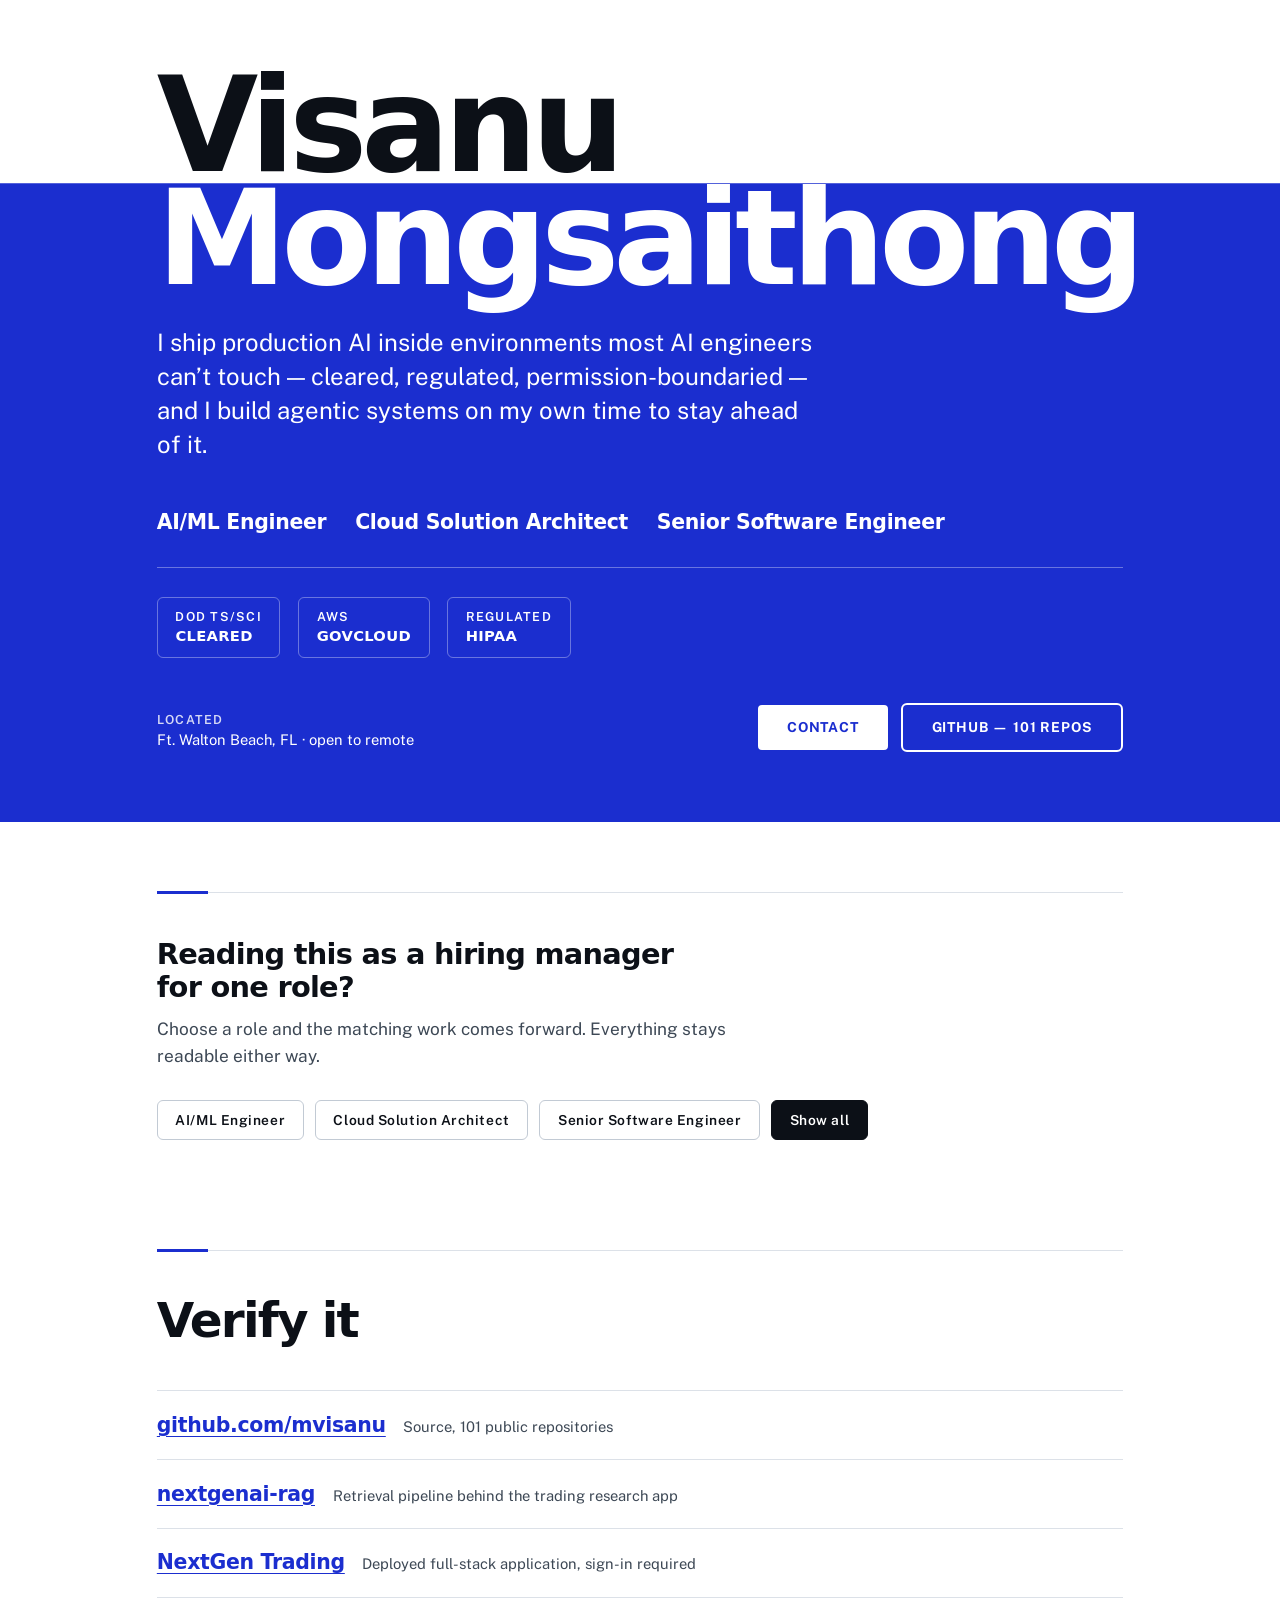
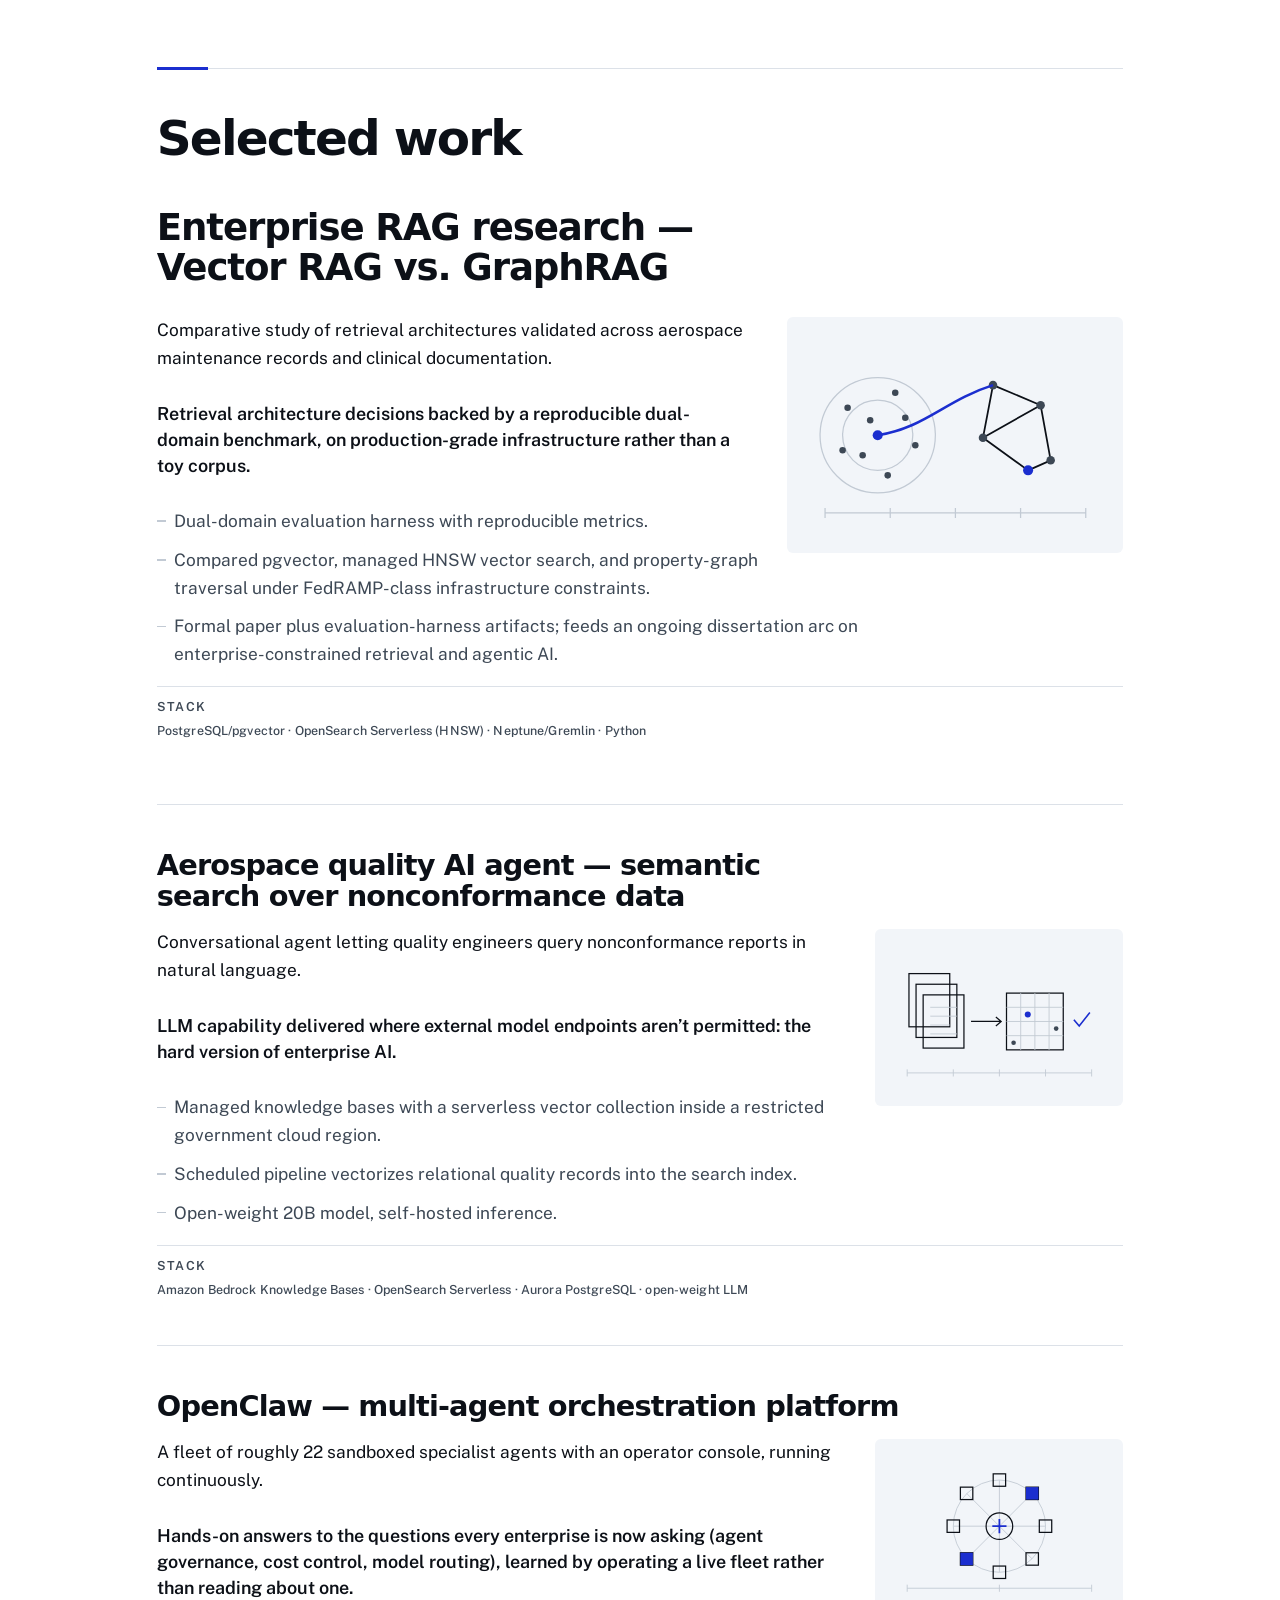
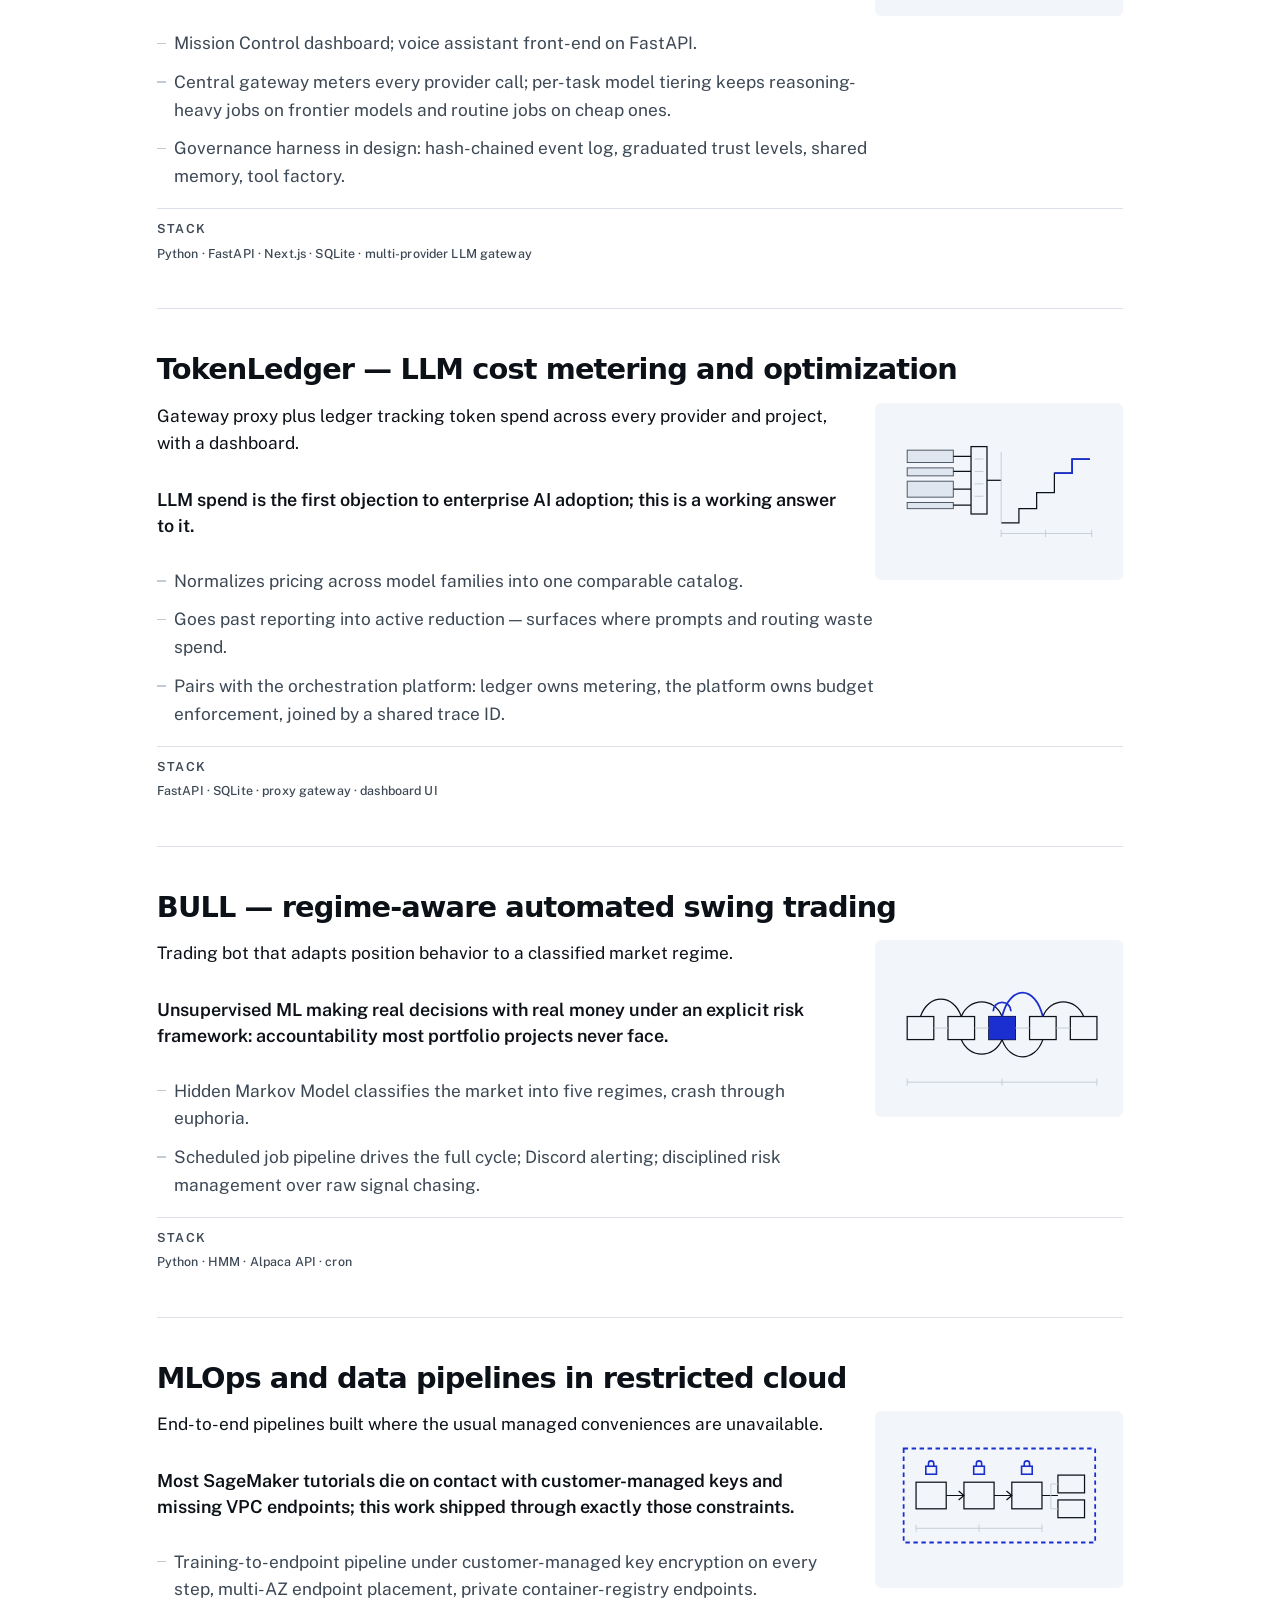
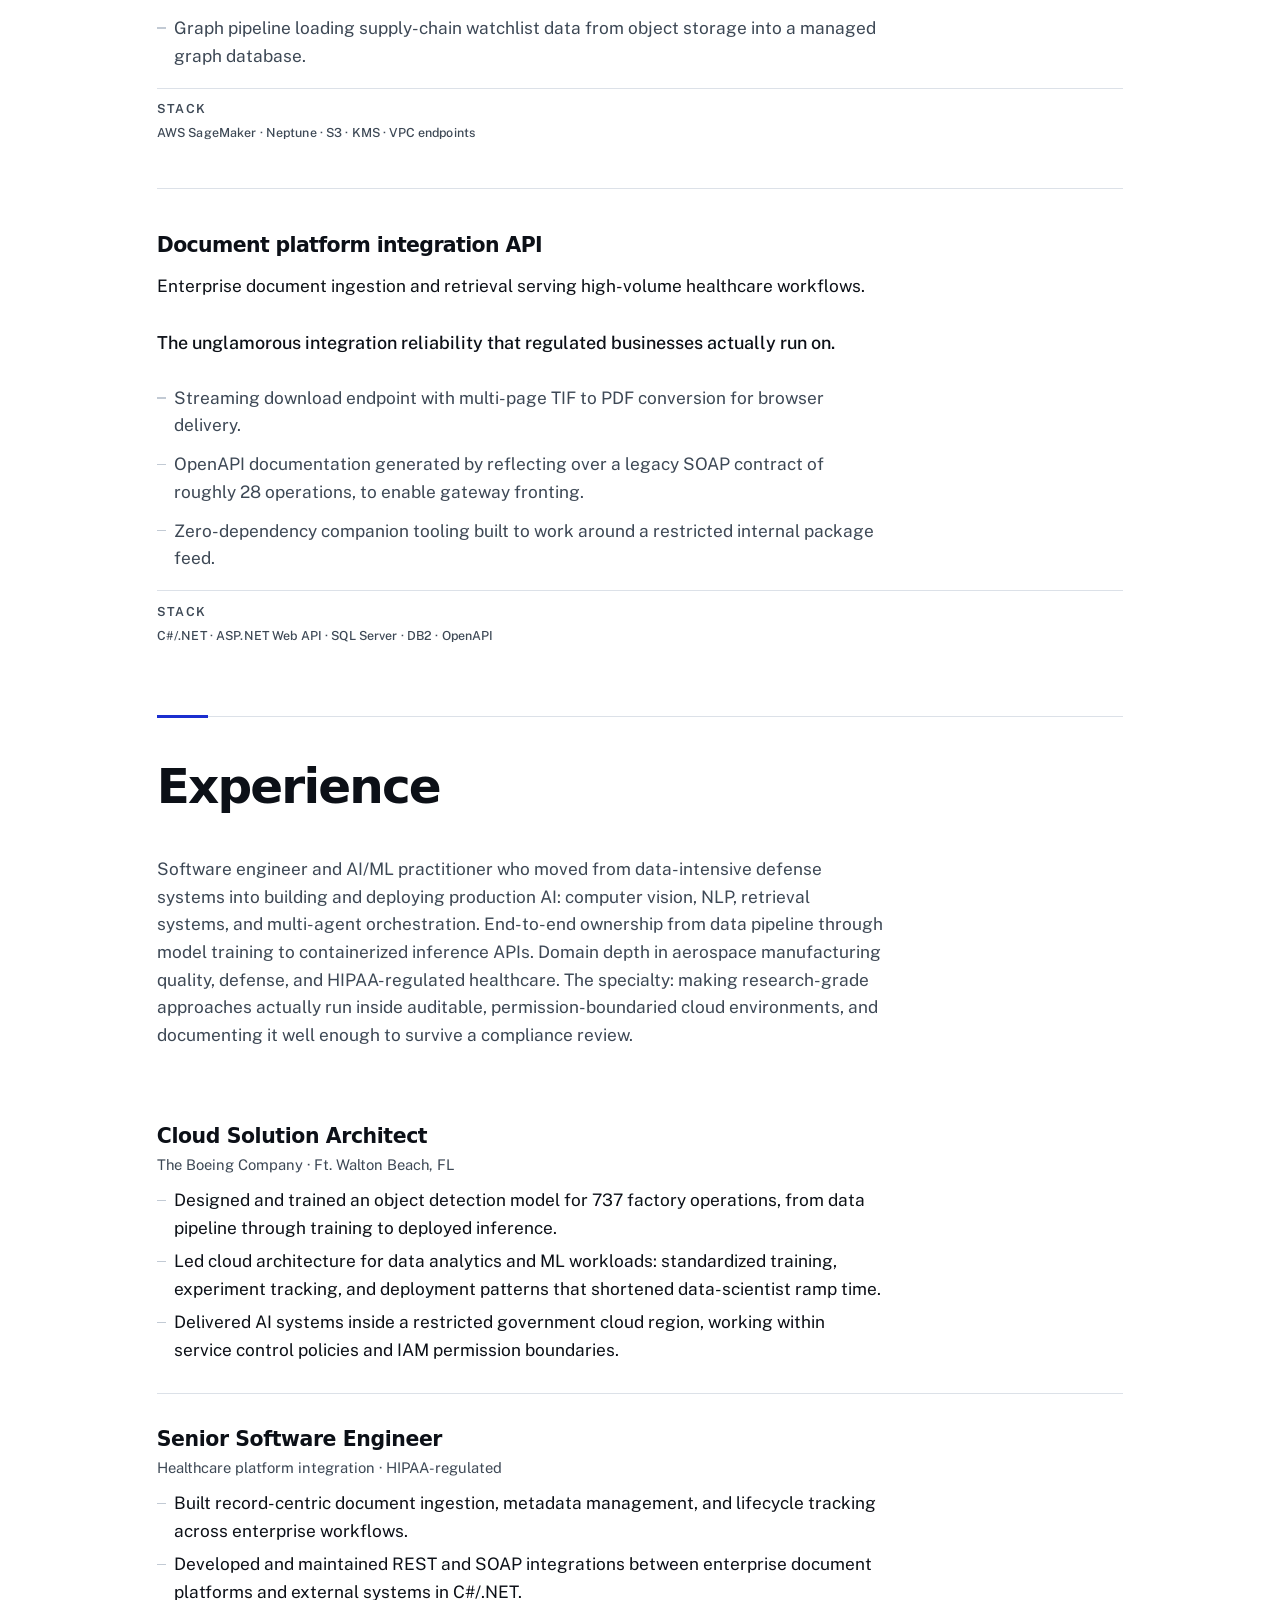
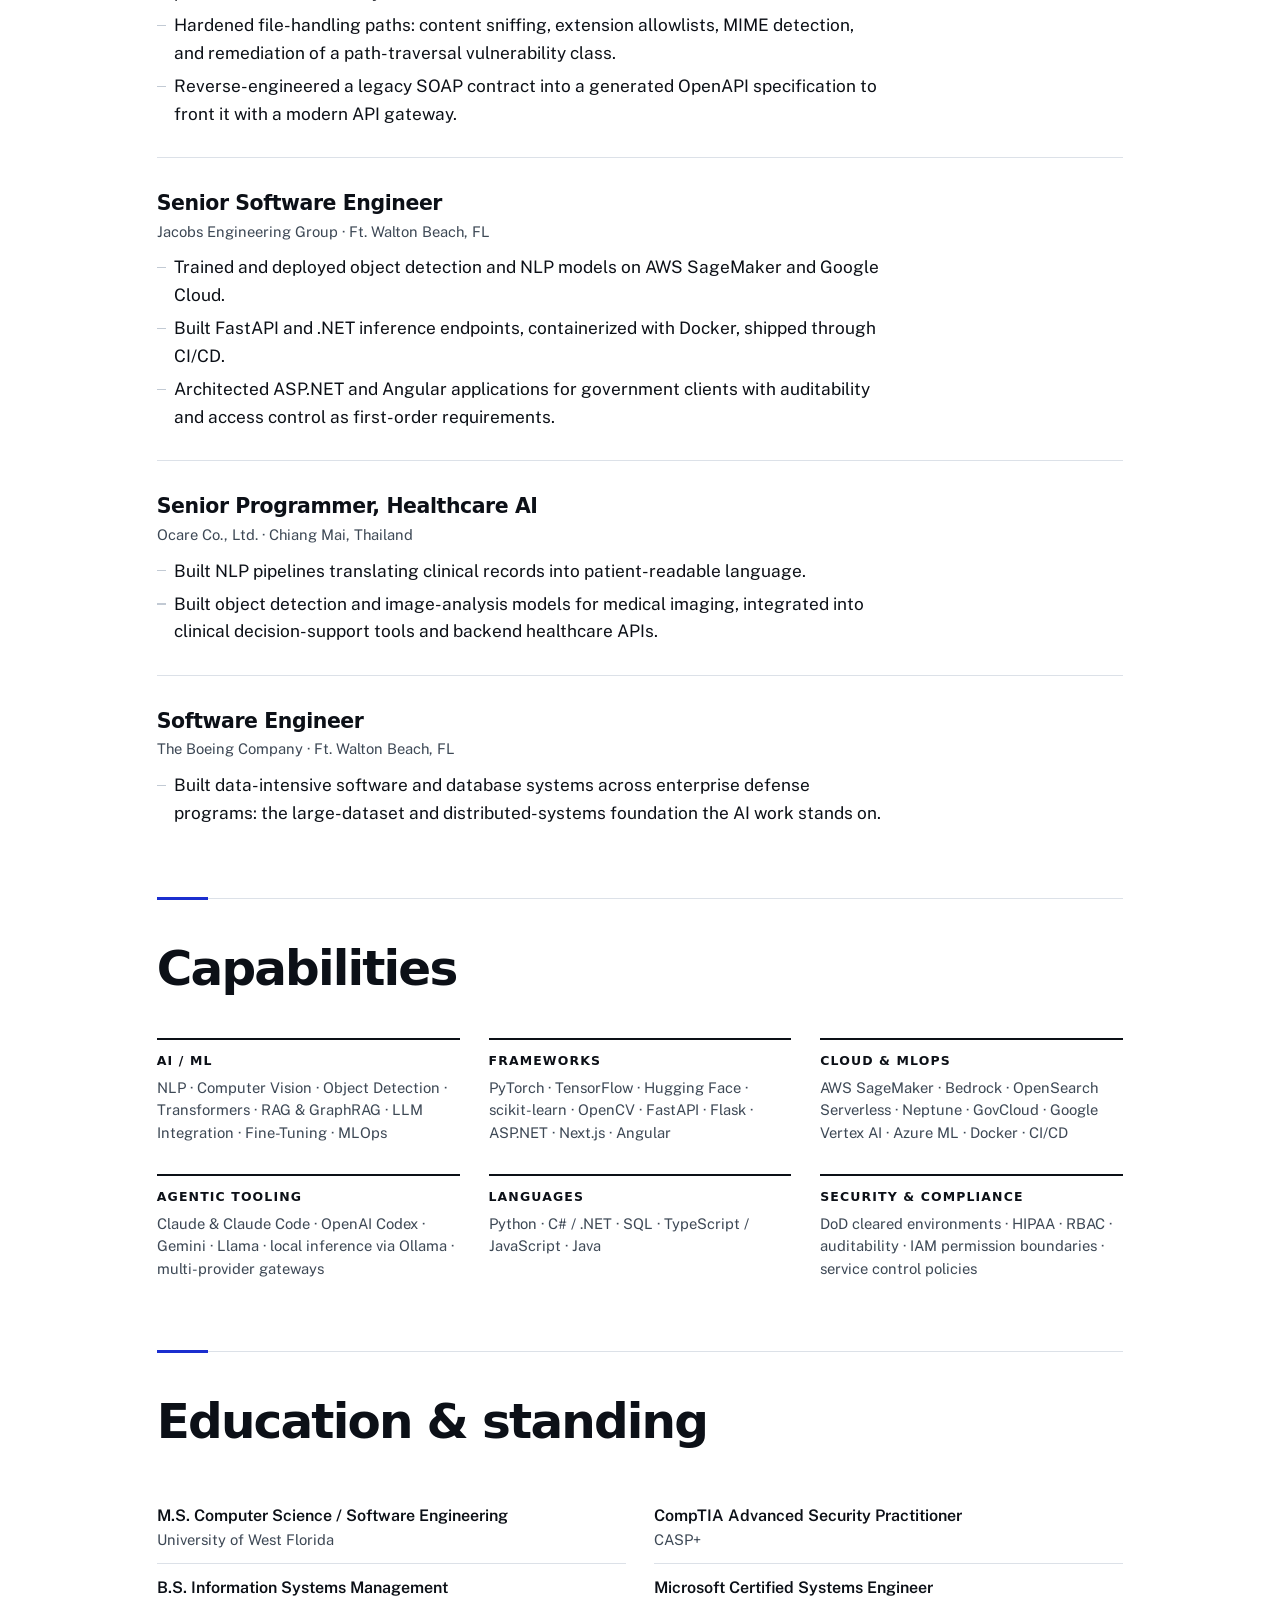
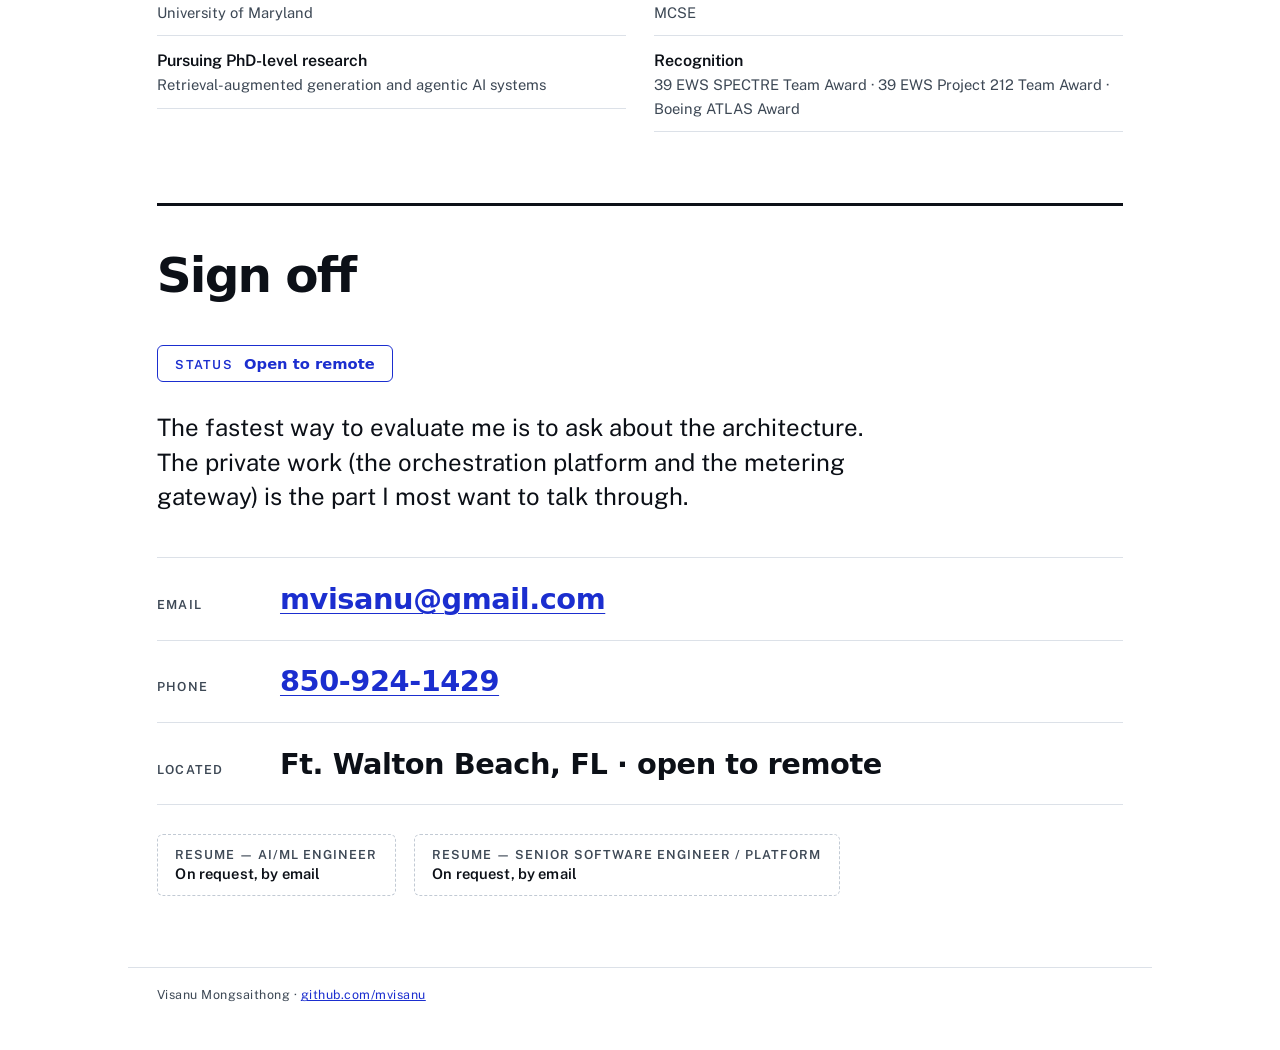
==== commit 18cac38c: "Replace the inspection-record world with a white page and one drenched field The owner rejected the " ====
--- a/index.html
+++ b/index.html
@@ -11,74 +11,70 @@
 <meta property="og:title" content="Visanu Mongsaithong — AI/ML Engineer &amp; Cloud Solution Architect">
 <meta property="og:description" content="Production AI inside environments most AI engineers can't touch: cleared, regulated, permission-boundaried. AI/ML Engineer · Cloud Solution Architect · Senior Software Engineer.">
 <meta property="og:url" content="https://visanu-dev.vercel.app/">
-<meta property="og:image" content="https://visanu-dev.vercel.app/public/assets/og-image.png">
+<meta property="og:image" content="https://visanu-dev.vercel.app/public/assets/og-image-v2.png">
 <meta property="og:image:width" content="1200">
 <meta property="og:image:height" content="630">
 <meta property="og:image:alt" content="Visanu Mongsaithong — AI/ML Engineer, Cloud Solution Architect, Senior Software Engineer.">
 <meta name="twitter:card" content="summary_large_image">
 <meta name="twitter:title" content="Visanu Mongsaithong — AI/ML Engineer &amp; Cloud Solution Architect">
 <meta name="twitter:description" content="Production AI inside cleared, regulated, permission-boundaried environments.">
-<meta name="twitter:image" content="https://visanu-dev.vercel.app/public/assets/og-image.png">
+<meta name="twitter:image" content="https://visanu-dev.vercel.app/public/assets/og-image-v2.png">
+<meta name="theme-color" content="#1B2ECF">
 
 <link rel="icon" href="favicon.svg" type="image/svg+xml">
-<link rel="preload" href="public/assets/fonts/archivo-var-latin.woff2" as="font" type="font/woff2" crossorigin>
-<link rel="preload" href="public/assets/fonts/courier-prime-400-latin.woff2" as="font" type="font/woff2" crossorigin>
+<link rel="preload" href="public/assets/fonts/bricolage-var-latin.woff2" as="font" type="font/woff2" crossorigin>
+<link rel="preload" href="public/assets/fonts/public-sans-var-latin.woff2" as="font" type="font/woff2" crossorigin>
 <link rel="stylesheet" href="styles.css">
 </head>
 <body>
 <!--
-  THESIS: A candidate page built as an inspection record — every claim carries a
-  disposition and a verifiable source. Refuses the dark developer-portfolio card grid
-  and its predictable opposite, the cream editorial personal site.
-  OWN-WORLD: Signal-red tag stock (#D93A1E) on cool galvanized steel (#E4E4E1), slate
-  ink (#16222B), one green conformance stamp (#2E6B4F). Punched shoulders, reinforced
-  eyelets, ruled disposition fields, struck stamp impressions, typewriter field values.
-  STORY: A skeptical hiring manager sees a cleared engineer whose work was inspected and
-  signed off under constraint, then opens the contact link or a role-matched resume.
-  FIRST VIEWPORT: Full-bleed red tag panel, punched at the shoulder. Name enormous in
-  condensed slate; three target titles as ruled fields; TS/SCI, GovCloud, HIPAA as three
-  struck stamps; contact action and one proof link in the disposition block at the foot.
-  FORM: Inspection / conformance hold tag — candidate 4 of 7, seed key 4c49fbb9.
+  THESIS: A candidate page that reads as one continuous document, not a grid of project
+  cards, and whose single act of colour is a field the reader's eye cannot skip. Refuses
+  the near-black portfolio grid, the cream editorial site, and the themed-object metaphor.
+  OWN-WORLD: White page. One drenched ultramarine field (#1B2ECF) opening the document,
+  near-black ink (#0C1017), hairline rules (#DCE1E8). Bricolage Grotesque cut large against
+  Public Sans prose. Colour survives elsewhere only as links, a 3px section tick, and one
+  traced stroke inside each figure.
+  STORY: A skeptical hiring manager reads a claim that is hard to copy, sees three
+  clearances, and opens the contact link or the role-matched work.
+  FIRST VIEWPORT: The name at display scale, its first line ink on white, its second line
+  white on ultramarine — one horizontal edge splits the name between them. Thesis, three
+  titles, three clearances, location and both actions all sit inside the field.
+  FORM: User-pinned after two re-rolls (keys dc9103b7, a962b553): no metaphor world, white
+  ground, one drenched region. The pin beats the roll.
   FINISH: unreviewed and undocumented is unfinished; this build ends with the finish review, the verdict, and DESIGN.md
 -->
 
 <a class="skip" href="#work">Skip to selected work</a>
 
-<header class="tag" id="top">
-  <div class="tag__punch" aria-hidden="true">
-    <span class="tag__eyelet"></span>
-  </div>
-
-  <div class="tag__body">
-    <p class="field field--head">
-      <span class="field__label">Inspection record</span>
-      <span class="field__rule"></span>
-    </p>
-
-    <h1 class="name">Visanu<br>Mongsaithong</h1>
-
-    <ul class="titles">
-      <li class="titles__item"><span class="field__label">Role</span> AI/ML Engineer</li>
-      <li class="titles__item"><span class="field__label">Role</span> Cloud Solution Architect</li>
-      <li class="titles__item"><span class="field__label">Role</span> Senior Software Engineer</li>
-    </ul>
-
-    <p class="thesis">I ship production AI inside environments most AI engineers can’t touch — cleared, regulated, permission-boundaried — and I build agentic systems on my own time to stay ahead of it.</p>
-
-    <ul class="stamps" aria-label="Clearances and compliance environments">
-      <li class="stamp">DoD TS/SCI<br><b>Cleared</b></li>
-      <li class="stamp stamp--tilt">AWS<br><b>GovCloud</b></li>
-      <li class="stamp">Regulated<br><b>HIPAA</b></li>
-    </ul>
-
-    <div class="disposition">
-      <p class="disposition__loc">
-        <span class="field__label">Located</span>
-        Ft. Walton Beach, FL · open to remote
-      </p>
-      <div class="disposition__acts">
-        <a class="act act--primary" id="contact-top" href="#contact">Contact</a>
-        <a class="act" href="https://github.com/mvisanu" rel="me noopener">GitHub — 101 repos</a>
+<header class="lede" id="top">
+  <div class="lede__inner">
+    <h1 class="name"><span>Visanu</span><span>Mongsaithong</span></h1>
+
+    <div class="lede__field">
+      <p class="thesis">I ship production AI inside environments most AI engineers can’t touch — cleared, regulated, permission-boundaried — and I build agentic systems on my own time to stay ahead of it.</p>
+
+      <ul class="titles">
+        <li class="titles__item">AI/ML Engineer</li>
+        <li class="titles__item">Cloud Solution Architect</li>
+        <li class="titles__item">Senior Software Engineer</li>
+      </ul>
+
+      <ul class="creds" aria-label="Clearances and compliance environments">
+        <li class="cred-chip">DoD TS/SCI<b>Cleared</b></li>
+        <li class="cred-chip">AWS<b>GovCloud</b></li>
+        <li class="cred-chip">Regulated<b>HIPAA</b></li>
+      </ul>
+
+      <div class="lede__foot">
+        <p class="lede__loc">
+          <span class="lbl">Located</span>
+          Ft. Walton Beach, FL · open to remote
+        </p>
+        <div class="lede__acts">
+          <a class="act act--primary" id="contact-top" href="#contact">Contact</a>
+          <a class="act" href="https://github.com/mvisanu" rel="me noopener">GitHub — 101 repos</a>
+        </div>
       </div>
     </div>
   </div>
@@ -88,7 +84,7 @@
 
 <section class="lens" aria-labelledby="lens-h">
   <h2 class="lens__h" id="lens-h">Reading this as a hiring manager for one role?</h2>
-  <p class="lens__sub">Stamp the record and the matching work comes forward. Everything stays readable either way.</p>
+  <p class="lens__sub">Choose a role and the matching work comes forward. Everything stays readable either way.</p>
   <div class="lens__controls" id="lens-controls" hidden>
     <button type="button" class="lens__btn" data-lens="ai" aria-pressed="false">AI/ML Engineer</button>
     <button type="button" class="lens__btn" data-lens="cloud" aria-pressed="false">Cloud Solution Architect</button>
@@ -99,7 +95,7 @@
 </section>
 
 <section class="verify" aria-labelledby="verify-h">
-  <h2 class="verify__h" id="verify-h">Verify it</h2>
+  <h2 class="section-h" id="verify-h">Verify it</h2>
   <ul class="verify__list">
     <li class="verify__row">
       <a href="https://github.com/mvisanu" rel="me noopener">github.com/mvisanu</a>
@@ -120,7 +116,6 @@
   <h2 class="section-h" id="work-h">Selected work</h2>
 
   <article class="rec" data-lens="ai cloud">
-    <div class="rec__punch" aria-hidden="true"><span class="rec__eyelet"></span></div>
     <div class="rec__inner">
       <h3 class="rec__name">Enterprise RAG research — Vector RAG vs. GraphRAG</h3>
       <figure class="plate">
@@ -148,12 +143,11 @@
         <li>Compared pgvector, managed HNSW vector search, and property-graph traversal under FedRAMP-class infrastructure constraints.</li>
         <li>Formal paper plus evaluation-harness artifacts; feeds an ongoing dissertation arc on enterprise-constrained retrieval and agentic AI.</li>
       </ul>
-      <p class="stack"><span class="field__label">Stack</span> PostgreSQL/pgvector · OpenSearch Serverless (HNSW) · Neptune/Gremlin · Python</p>
+      <p class="stack"><span class="lbl">Stack</span> PostgreSQL/pgvector · OpenSearch Serverless (HNSW) · Neptune/Gremlin · Python</p>
     </div>
   </article>
 
   <article class="rec" data-lens="ai cloud">
-    <div class="rec__punch" aria-hidden="true"><span class="rec__eyelet"></span></div>
     <div class="rec__inner">
       <h3 class="rec__name">Aerospace quality AI agent — semantic search over nonconformance data</h3>
       <figure class="plate">
@@ -179,12 +173,11 @@
         <li>Scheduled pipeline vectorizes relational quality records into the search index.</li>
         <li>Open-weight 20B model, self-hosted inference.</li>
       </ul>
-      <p class="stack"><span class="field__label">Stack</span> Amazon Bedrock Knowledge Bases · OpenSearch Serverless · Aurora PostgreSQL · open-weight LLM</p>
+      <p class="stack"><span class="lbl">Stack</span> Amazon Bedrock Knowledge Bases · OpenSearch Serverless · Aurora PostgreSQL · open-weight LLM</p>
     </div>
   </article>
 
   <article class="rec" data-lens="ai swe">
-    <div class="rec__punch" aria-hidden="true"><span class="rec__eyelet"></span></div>
     <div class="rec__inner">
       <h3 class="rec__name">OpenClaw — multi-agent orchestration platform</h3>
       <figure class="plate">
@@ -212,12 +205,11 @@
         <li>Central gateway meters every provider call; per-task model tiering keeps reasoning-heavy jobs on frontier models and routine jobs on cheap ones.</li>
         <li>Governance harness in design: hash-chained event log, graduated trust levels, shared memory, tool factory.</li>
       </ul>
-      <p class="stack"><span class="field__label">Stack</span> Python · FastAPI · Next.js · SQLite · multi-provider LLM gateway</p>
+      <p class="stack"><span class="lbl">Stack</span> Python · FastAPI · Next.js · SQLite · multi-provider LLM gateway</p>
     </div>
   </article>
 
   <article class="rec" data-lens="ai swe">
-    <div class="rec__punch" aria-hidden="true"><span class="rec__eyelet"></span></div>
     <div class="rec__inner">
       <h3 class="rec__name">TokenLedger — LLM cost metering and optimization</h3>
       <figure class="plate">
@@ -244,12 +236,11 @@
         <li>Goes past reporting into active reduction — surfaces where prompts and routing waste spend.</li>
         <li>Pairs with the orchestration platform: ledger owns metering, the platform owns budget enforcement, joined by a shared trace ID.</li>
       </ul>
-      <p class="stack"><span class="field__label">Stack</span> FastAPI · SQLite · proxy gateway · dashboard UI</p>
+      <p class="stack"><span class="lbl">Stack</span> FastAPI · SQLite · proxy gateway · dashboard UI</p>
     </div>
   </article>
 
   <article class="rec" data-lens="ai">
-    <div class="rec__punch" aria-hidden="true"><span class="rec__eyelet"></span></div>
     <div class="rec__inner">
       <h3 class="rec__name">BULL — regime-aware automated swing trading</h3>
       <figure class="plate">
@@ -278,12 +269,11 @@
         <li>Hidden Markov Model classifies the market into five regimes, crash through euphoria.</li>
         <li>Scheduled job pipeline drives the full cycle; Discord alerting; disciplined risk management over raw signal chasing.</li>
       </ul>
-      <p class="stack"><span class="field__label">Stack</span> Python · HMM · Alpaca API · cron</p>
+      <p class="stack"><span class="lbl">Stack</span> Python · HMM · Alpaca API · cron</p>
     </div>
   </article>
 
   <article class="rec" data-lens="cloud">
-    <div class="rec__punch" aria-hidden="true"><span class="rec__eyelet"></span></div>
     <div class="rec__inner">
       <h3 class="rec__name">MLOps and data pipelines in restricted cloud</h3>
       <figure class="plate">
@@ -311,7 +301,7 @@
         <li>Training-to-endpoint pipeline under customer-managed key encryption on every step, multi-AZ endpoint placement, private container-registry endpoints.</li>
         <li>Graph pipeline loading supply-chain watchlist data from object storage into a managed graph database.</li>
       </ul>
-      <p class="stack"><span class="field__label">Stack</span> AWS SageMaker · Neptune · S3 · KMS · VPC endpoints</p>
+      <p class="stack"><span class="lbl">Stack</span> AWS SageMaker · Neptune · S3 · KMS · VPC endpoints</p>
     </div>
   </article>
 
@@ -325,7 +315,7 @@
         <li>OpenAPI documentation generated by reflecting over a legacy SOAP contract of roughly 28 operations, to enable gateway fronting.</li>
         <li>Zero-dependency companion tooling built to work around a restricted internal package feed.</li>
       </ul>
-      <p class="stack"><span class="field__label">Stack</span> C#/.NET · ASP.NET Web API · SQL Server · DB2 · OpenAPI</p>
+      <p class="stack"><span class="lbl">Stack</span> C#/.NET · ASP.NET Web API · SQL Server · DB2 · OpenAPI</p>
     </div>
   </article>
 </section>
@@ -428,22 +418,21 @@
 </section>
 
 <section class="contact" id="contact" aria-labelledby="contact-h">
-  <div class="contact__punch" aria-hidden="true"><span class="contact__eyelet"></span></div>
-  <h2 class="contact__h" id="contact-h">Sign off</h2>
-  <p class="stamp stamp--conform">Status<b>Open to remote</b></p>
+  <h2 class="section-h contact__h" id="contact-h">Sign off</h2>
+  <p class="status"><span class="lbl">Status</span><b>Open to remote</b></p>
   <p class="contact__lead">The fastest way to evaluate me is to ask about the architecture. The private work (the orchestration platform and the metering gateway) is the part I most want to talk through.</p>
 
   <ul class="contact__rows">
     <li>
-      <span class="field__label">Email</span>
+      <span class="lbl">Email</span>
       <a class="contact__link" id="email-link" data-u="mvisanu" data-d="gmail.com"><noscript>mvisanu [at] gmail [dot] com</noscript></a>
     </li>
     <li>
-      <span class="field__label">Phone</span>
+      <span class="lbl">Phone</span>
       <a class="contact__link" href="tel:+18509241429">850-924-1429</a>
     </li>
     <li>
-      <span class="field__label">Located</span>
+      <span class="lbl">Located</span>
       <span class="contact__plain">Ft. Walton Beach, FL · open to remote</span>
     </li>
   </ul>
--- a/styles.css
+++ b/styles.css
@@ -1,78 +1,68 @@
-/* ============================================================
-   Visanu Mongsaithong — inspection record
-   World: signal-red tag stock on cool galvanized steel.
-   Tokens live here; DESIGN.md is written from what shipped.
-   ============================================================ */
-
-/* Self-hosted so the faces are not render-blocking on a third-party origin.
-   Archivo and Courier Prime are both SIL Open Font License 1.1. */
+/* ==========================================================================
+   Visanu Mongsaithong — white page, one drenched field.
+
+   The world: a single continuous document on white, cut once by a full-bleed
+   ultramarine field that the name itself crosses. Colour survives outside that
+   field only as links, a 3px section tick, and one traced stroke per figure.
+   Two families: Bricolage Grotesque cut large, Public Sans for everything read.
+   ========================================================================== */
+
+/* ---- Fonts ------------------------------------------------------------- */
+
 @font-face {
-  font-family: 'Archivo';
-  src: url('public/assets/fonts/archivo-var-latin.woff2') format('woff2-variations');
-  font-weight: 400 900;
-  font-stretch: 62% 125%;
+  font-family: 'Bricolage Grotesque';
+  src: url('public/assets/fonts/bricolage-var-latin.woff2') format('woff2');
+  font-weight: 400 800;
   font-style: normal;
   font-display: swap;
 }
+
 @font-face {
-  font-family: 'Courier Prime';
-  src: url('public/assets/fonts/courier-prime-400-latin.woff2') format('woff2');
-  font-weight: 400;
+  font-family: 'Public Sans';
+  src: url('public/assets/fonts/public-sans-var-latin.woff2') format('woff2');
+  font-weight: 300 800;
   font-style: normal;
   font-display: swap;
 }
-@font-face {
-  font-family: 'Courier Prime';
-  src: url('public/assets/fonts/courier-prime-700-latin.woff2') format('woff2');
-  font-weight: 700;
-  font-style: normal;
-  font-display: swap;
-}
+
+/* ---- Tokens ------------------------------------------------------------ */
 
 :root {
-  /* Ground and stock */
-  --steel:        #E4E4E1;  /* galvanized bench, page ground */
-  --steel-deep:   #CBCAC4;  /* rule lines, hairlines */
-  --paper:        #F2F1ED;  /* record stock */
-  --tag:          #D93A1E;  /* signal-red tag stock — the committed field */
-  --tag-deep:     #A82A12;  /* punched edge, pressed state */
-  --ink:          #16222B;  /* slate stamp ink */
-  --ink-soft:     #3E4B54;  /* secondary ink on light stock */
-  --stamp:        #2E6B4F;  /* conformance green — verified states only */
-
-  /* On the red field, white is the only small-text foreground that clears
-     4.5:1 (4.59:1). A tint of the hue tops out near 3.4:1, so secondary
-     text on the tag separates by scale and tracking, never by tone.
-     Slate clears 3:1 and is therefore reserved for display sizes. */
-  --on-tag:       #FFFFFF;
-  --on-tag-quiet: #FFFFFF;
-
-  /* Type ramp. Every non-display size on the page is one of these steps. */
-  --t-3xs:  0.62rem;   /* narrow-screen stamp labels */
-  --t-2xs:  0.66rem;   /* field labels, struck stamp labels */
-  --t-xs:   0.74rem;   /* mono UI: lens controls, status, pending */
-  --t-s:    0.78rem;   /* actions, stack strips, footer */
-  --t-sm:   0.88rem;   /* secondary body, notes, capability lists */
-  --t-base: 0.95rem;   /* capability values, narrow title fields */
-  --t-md:   1.06rem;   /* summary, contact values, title fields */
-  --t-lg:   1.22rem;   /* role titles */
-
-  /* Fluid display steps, tokenized so the ramp lives in one place. */
-  --d-name:    clamp(2.6rem, 12.4vw, 6rem);
-  --d-signoff: clamp(2.6rem, 1.4rem + 3vw, 3.2rem);
-  --d-section: clamp(1.5rem, 1.2rem + 1.4vw, 2.2rem);
-  --d-record:  clamp(1.16rem, 1rem + 0.6vw, 1.5rem);
-  --d-lead:    clamp(1.1rem, 1rem + 0.5vw, 1.4rem);
-  --d-body:    clamp(1rem, 0.96rem + 0.2vw, 1.09rem);
-
-  --print-ink: #000;
-
-  /* Type */
-  --display: 'Archivo', 'Arial Narrow', system-ui, sans-serif;
-  --body:    'Archivo', system-ui, -apple-system, sans-serif;
-  --mono:    'Courier Prime', ui-monospace, 'Courier New', monospace;
-
-  /* Spacing scale */
+  /* Colour. One saturated field, one ink, hairlines, and a tint. */
+  --paper: #FFFFFF;
+  --ink: #0C1017;
+  --ink-2: #3D4855;
+  --rule: #DCE1E8;
+  --rule-2: #C2CAD4;
+  --tint: #F2F5F9;
+  --tint-2: #DFE6EF;
+  --field: #1B2ECF;
+  --field-deep: #1424A6;
+  --on-field: #FFFFFF;
+  --on-field-rule: rgba(255, 255, 255, 0.34);
+
+  /* Type families. There is no third face. */
+  --f-display: 'Bricolage Grotesque', 'Arial Black', system-ui, sans-serif;
+  --f-body: 'Public Sans', system-ui, -apple-system, 'Segoe UI', sans-serif;
+
+  /* Fixed type steps. */
+  --t-3xs: 0.70rem;
+  --t-2xs: 0.78rem;
+  --t-xs: 0.86rem;
+  --t-sm: 0.92rem;
+  --t-md: 1rem;
+  --t-lg: 1.12rem;
+
+  /* Fluid type steps. */
+  --d-name: clamp(2.55rem, 11.6vw, 8.2rem);
+  --d-section: clamp(1.85rem, 1.35rem + 2.1vw, 3.05rem);
+  --d-record: clamp(1.3rem, 1.12rem + 0.9vw, 1.8rem);
+  --d-record-lead: clamp(1.55rem, 1.28rem + 1.3vw, 2.35rem);
+  --d-title: clamp(1.05rem, 0.99rem + 0.36vw, 1.28rem);
+  --d-lead: clamp(1.16rem, 1.04rem + 0.6vw, 1.5rem);
+  --d-body: clamp(1rem, 0.97rem + 0.18vw, 1.08rem);
+
+  /* Space, ~1.6 ratio. */
   --s1: 0.35rem;
   --s2: 0.7rem;
   --s3: 1.1rem;
@@ -81,38 +71,43 @@
   --s6: 4.4rem;
   --s7: 7rem;
 
-  --rule: 1px solid var(--steel-deep);
-  --measure: 68ch;
+  /* Shape. Square by default; controls take the one small radius. */
+  --r-0: 0;
+  --r-1: 6px;
+
+  /* Structure. */
+  --wrap: 64rem;
+  --gut: var(--s4);
+  --measure: 66ch;
+  --name-lh: 0.86;
+  --name-line: calc(var(--d-name) * var(--name-lh));
+  --lede-top: var(--s6);
   --ease: cubic-bezier(0.16, 1, 0.3, 1);
 }
 
-*, *::before, *::after { box-sizing: border-box; }
+/* ---- Base -------------------------------------------------------------- */
+
+*,
+*::before,
+*::after { box-sizing: border-box; }
 
 html { -webkit-text-size-adjust: 100%; }
 
-/* Generated stock grain. Blended OVER the token colour rather than replacing
-   it, so --steel and --tag stay the authority and the contrast ratios the
-   palette depends on do not move. */
 body {
   margin: 0;
-  background-color: var(--steel);
-  background-image: url('public/assets/texture-substrate.webp');
-  background-size: 520px auto;
-  background-repeat: repeat;
-  background-blend-mode: soft-light;
+  background: var(--paper);
   color: var(--ink);
-  font-family: var(--body);
+  font-family: var(--f-body);
   font-size: var(--d-body);
   line-height: 1.6;
-  font-variation-settings: 'wdth' 100, 'wght' 400;
-  overflow-x: hidden;
-}
-
-h1, h2, h3 { margin: 0; text-wrap: balance; }
-p { margin: 0; }
-ul, ol, dl { margin: 0; padding: 0; list-style: none; }
-
-a { color: inherit; }
+  font-synthesis-weight: none;
+  text-rendering: optimizeLegibility;
+}
+
+h1, h2, h3, p, ul, ol, dl, dd, figure { margin: 0; }
+ul, ol { padding: 0; list-style: none; }
+
+a { color: var(--field); }
 
 :focus-visible {
   outline: 3px solid var(--ink);
@@ -122,705 +117,855 @@
 .skip {
   position: absolute;
   left: -9999px;
-  top: 0;
+  top: var(--s2);
+  z-index: 10;
   background: var(--ink);
-  color: var(--steel);
+  color: var(--paper);
+  font-size: var(--t-xs);
+  font-weight: 600;
   padding: var(--s2) var(--s3);
-  font-family: var(--mono);
-  z-index: 20;
-}
-.skip:focus { left: 0; }
-
-/* ---------- Shared field vernacular ---------- */
-
-.field__label {
-  display: inline-block;
-  font-family: var(--mono);
+  border-radius: var(--r-1);
+  text-decoration: none;
+}
+
+.skip:focus { left: var(--s3); }
+
+/* Small uppercase field label. Public Sans, never a mono costume. */
+.lbl {
+  display: block;
   font-size: var(--t-2xs);
-  letter-spacing: 0.14em;
+  font-weight: 600;
+  letter-spacing: 0.1em;
   text-transform: uppercase;
-  color: var(--ink-soft);
-  margin-right: var(--s2);
-}
-
-/* ============================================================
-   HERO — the tag itself
-   ============================================================ */
-
-.tag {
+  color: var(--ink-2);
+  line-height: 1.4;
+}
+
+/* ==========================================================================
+   The lede — white above the cut, ultramarine below it
+   ========================================================================== */
+
+.lede {
   position: relative;
-  background-color: var(--tag);
-  background-image: url('public/assets/texture-tagstock.webp');
-  background-size: cover;
-  background-blend-mode: soft-light;
-  color: var(--on-tag);
-  padding: var(--s7) var(--s4) var(--s6);
-  clip-path: polygon(0 4.5rem, 3.2rem 0, 100% 0, 100% 100%, 0 100%);
-  overflow: hidden;
-}
-
-/* Punched shoulder + reinforcing eyelet */
-.tag__punch {
+  padding-top: var(--lede-top);
+  isolation: isolate;
+}
+
+/* The drenched field. Its top edge lands exactly on the boundary between the
+   name's two lines, so the name is split by it: line one ink on white above,
+   line two white on field below. `--name-line` is what keeps that exact. */
+.lede::before {
+  content: "";
   position: absolute;
-  top: 1.5rem;
-  left: 1.3rem;
-  width: 2.1rem;
-  height: 2.1rem;
-  border-radius: 50%;
-  background: var(--steel);
-  box-shadow: inset 0 1px 3px rgba(22, 34, 43, 0.45);
-}
-.tag__eyelet {
-  position: absolute;
-  inset: -0.42rem;
-  border: 2px solid var(--tag-deep);
-  border-radius: 50%;
-}
-
-.tag__body {
-  max-width: 62rem;
-  margin: 0 auto;
-}
-
-.field--head {
-  display: flex;
-  align-items: center;
-  gap: var(--s3);
+  left: 0;
+  right: 0;
+  bottom: 0;
+  top: calc(var(--lede-top) + var(--name-line));
+  background: var(--field);
+  z-index: -1;
+}
+
+.lede__inner {
+  max-width: var(--wrap);
+  margin-inline: auto;
+  padding-inline: var(--gut);
+}
+
+.name {
+  font-family: var(--f-display);
+  font-size: var(--d-name);
+  font-weight: 800;
+  font-variation-settings: 'opsz' 96, 'wght' 800;
+  line-height: var(--name-lh);
+  letter-spacing: -0.045em;
+  white-space: nowrap;
   margin-bottom: var(--s4);
-}
-/* On the tag, labels recede by size and tracking rather than by colour. */
-.tag .field__label,
-.contact .field__label {
-  color: var(--on-tag-quiet);
-  letter-spacing: 0.22em;
-}
-.field--head .field__label { color: var(--on-tag-quiet); margin: 0; }
-.field__rule {
-  flex: 1;
-  height: 1px;
-  background: rgba(255, 255, 255, 0.45);
-}
-
-.name {
-  font-family: var(--display);
-  font-variation-settings: 'wdth' 74, 'wght' 800;
-  font-size: var(--d-name);
-  line-height: 0.87;
-  letter-spacing: -0.035em;
-  text-transform: uppercase;
   color: var(--ink);
-  margin-bottom: var(--s4);
+}
+
+/* Two solid lines, each its own colour. Deliberately flat fill: an earlier pass
+   painted the split through the glyphs themselves so the edge severed the
+   letters, and it was dropped for solid colour on review. */
+.name span { display: block; }
+.name span:first-child { color: var(--ink); }
+.name span:last-child { color: var(--on-field); }
+
+.lede__field {
+  padding-bottom: var(--s6);
+  color: var(--on-field);
+}
+
+.thesis {
+  font-size: var(--d-lead);
+  line-height: 1.42;
+  font-weight: 400;
+  max-width: 46ch;
+  margin-bottom: var(--s5);
+  text-wrap: pretty;
 }
 
 .titles {
   display: flex;
   flex-wrap: wrap;
-  gap: var(--s2) var(--s5);
-  padding-block: var(--s3);
-  border-top: 1px solid rgba(255, 255, 255, 0.4);
-  border-bottom: 1px solid rgba(255, 255, 255, 0.4);
+  gap: var(--s2) var(--s4);
+  padding-bottom: var(--s4);
+  border-bottom: 1px solid var(--on-field-rule);
   margin-bottom: var(--s4);
 }
+
 .titles__item {
-  font-family: var(--display);
-  font-variation-settings: 'wdth' 88, 'wght' 600;
-  font-size: var(--t-md);
-}
-.titles .field__label { color: var(--on-tag-quiet); display: block; }
-
-.thesis {
-  max-width: 46ch;
-  font-size: var(--d-lead);
-  line-height: 1.45;
-  margin-bottom: var(--s5);
-  text-wrap: pretty;
-}
-
-/* Struck stamps — patch of stock, double-ruled, ink slightly off-square */
-.stamps {
+  font-family: var(--f-display);
+  font-size: var(--d-title);
+  font-weight: 700;
+  letter-spacing: -0.015em;
+}
+
+.creds {
   display: flex;
   flex-wrap: wrap;
   gap: var(--s3);
   margin-bottom: var(--s5);
 }
-.stamp {
-  background: var(--steel);
-  color: var(--ink);
-  font-family: var(--mono);
+
+.cred-chip {
+  border: 1.5px solid var(--on-field-rule);
+  border-radius: var(--r-1);
+  padding: var(--s2) var(--s3);
   font-size: var(--t-2xs);
-  line-height: 1.35;
+  font-weight: 600;
   letter-spacing: 0.1em;
   text-transform: uppercase;
-  padding: var(--s2) var(--s3);
-  border: 2px solid var(--ink);
-  box-shadow: 0 0 0 1px var(--steel), 0 0 0 3px var(--ink);
-  transform: rotate(-1.4deg);
-}
-/* Block, so a stamp without a <br> between label and value still reads as
-   two struck lines rather than one run-together string. */
-.stamp b {
+  line-height: 1.35;
+}
+
+.cred-chip b {
   display: block;
-  font-weight: 700;
+  font-family: var(--f-display);
   font-size: var(--t-sm);
-  letter-spacing: 0.06em;
-}
-.stamp--tilt { transform: rotate(1.1deg); }
-
-.disposition {
+  font-weight: 700;
+  letter-spacing: 0.02em;
+}
+
+.lede__foot {
   display: flex;
   flex-wrap: wrap;
-  align-items: end;
+  align-items: flex-end;
   justify-content: space-between;
   gap: var(--s4);
-  padding-top: var(--s4);
-  border-top: 2px solid rgba(255, 255, 255, 0.5);
-}
-.disposition__loc { font-family: var(--mono); font-size: var(--t-s); }
-.disposition__loc .field__label { color: var(--on-tag-quiet); display: block; }
-.disposition__acts { display: flex; flex-wrap: wrap; gap: var(--s3); }
-
-/* Actions */
+}
+
+.lede__loc { font-size: var(--t-sm); }
+.lede__loc .lbl { color: var(--on-field); opacity: 0.82; }
+
+.lede__acts {
+  display: flex;
+  flex-wrap: wrap;
+  gap: var(--s2);
+}
+
+/* ---- Actions ----------------------------------------------------------- */
+
 .act {
   display: inline-block;
-  font-family: var(--mono);
-  font-size: var(--t-s);
-  letter-spacing: 0.12em;
+  font-size: var(--t-xs);
+  font-weight: 700;
+  letter-spacing: 0.06em;
   text-transform: uppercase;
+  text-decoration: none;
   padding: var(--s2) var(--s4);
   border: 2px solid currentColor;
-  text-decoration: none;
+  border-radius: var(--r-1);
+  color: var(--on-field);
   transition: background-color 0.18s var(--ease), color 0.18s var(--ease);
 }
-.act:hover { background: var(--on-tag); color: var(--tag); }
+
+.act:hover,
+.act:focus-visible {
+  background: var(--on-field);
+  color: var(--field);
+}
+
 .act--primary {
+  background: var(--on-field);
+  color: var(--field);
+}
+
+.act--primary:hover,
+.act--primary:focus-visible {
   background: var(--ink);
   border-color: var(--ink);
-  color: var(--steel);
-}
-.act--primary:hover { background: var(--steel); color: var(--ink); }
-.act[aria-disabled='true'] { opacity: 0.62; cursor: not-allowed; }
-
-/* ============================================================
+  color: var(--paper);
+}
+
+.lede :focus-visible { outline-color: var(--on-field); }
+
+/* ==========================================================================
    Sections
-   ============================================================ */
-
-main { max-width: 62rem; margin: 0 auto; padding: 0 var(--s4); }
-
-/* The stock edge repeats at section scale, so the tag world runs the whole
-   spine instead of thinning out below the record stack. */
+   ========================================================================== */
+
+main {
+  max-width: var(--wrap);
+  margin-inline: auto;
+  padding-inline: var(--gut);
+}
+
+main > section {
+  position: relative;
+  border-top: 1px solid var(--rule);
+  padding-top: var(--s5);
+  margin-top: var(--s6);
+}
+
+/* The one mark of colour outside the field: a tick sitting on the hairline. */
+main > section::before {
+  content: "";
+  position: absolute;
+  top: -2px;
+  left: 0;
+  width: 3.2rem;
+  height: 3px;
+  background: var(--field);
+}
+
 .section-h {
-  position: relative;
-  font-family: var(--display);
-  font-variation-settings: 'wdth' 78, 'wght' 700;
+  font-family: var(--f-display);
   font-size: var(--d-section);
-  letter-spacing: -0.02em;
-  text-transform: uppercase;
-  padding-top: var(--s7);
+  font-weight: 700;
+  font-variation-settings: 'opsz' 40, 'wght' 700;
+  line-height: 1.02;
+  letter-spacing: -0.038em;
+  margin-bottom: var(--s5);
+  text-wrap: balance;
+}
+
+/* ---- Role lens --------------------------------------------------------- */
+
+.lens__h {
+  font-family: var(--f-display);
+  font-size: var(--d-record);
+  font-weight: 700;
+  line-height: 1.15;
+  letter-spacing: -0.025em;
+  margin-bottom: var(--s2);
+  max-width: 28ch;
+}
+
+.lens__sub {
+  font-size: var(--d-body);
+  color: var(--ink-2);
+  max-width: 52ch;
   margin-bottom: var(--s4);
-  border-top: 3px solid var(--tag);
-}
-.section-h::before {
-  content: '';
-  position: absolute;
-  top: calc(-3px - 0.4rem);
-  left: 0;
-  width: 0.8rem;
-  height: 0.8rem;
-  border-radius: 50%;
-  background: var(--steel);
-  box-shadow: 0 0 0 1.5px var(--tag);
-}
-
-/* ---------- Role lens ---------- */
-
-.lens { padding-top: var(--s6); }
-.lens__h {
-  font-family: var(--display);
-  font-variation-settings: 'wdth' 86, 'wght' 600;
-  font-size: 1.15rem;
-  margin-bottom: var(--s1);
-}
-.lens__sub { color: var(--ink-soft); max-width: var(--measure); margin-bottom: var(--s3); }
-
-.lens__controls { display: flex; flex-wrap: wrap; gap: var(--s2); }
+}
+
+.lens__controls {
+  display: flex;
+  flex-wrap: wrap;
+  gap: var(--s2);
+}
+
 .lens__btn {
-  font-family: var(--mono);
+  font-family: var(--f-body);
   font-size: var(--t-xs);
-  letter-spacing: 0.1em;
-  text-transform: uppercase;
+  font-weight: 600;
+  letter-spacing: 0.04em;
+  color: var(--ink);
+  background: transparent;
+  border: 1.5px solid var(--rule-2);
+  border-radius: var(--r-1);
   padding: var(--s2) var(--s3);
-  background: transparent;
-  color: var(--ink);
-  border: 1px solid var(--ink);
   cursor: pointer;
-  transition: background-color 0.16s var(--ease), color 0.16s var(--ease);
-}
-.lens__btn:hover { background: var(--paper); }
-.lens__btn[aria-pressed='true'] {
-  background: var(--stamp);
-  border-color: var(--stamp);
-  color: #FFFFFF;
-}
-.lens__btn--clear[aria-pressed='true'] {
+  transition: background-color 0.18s var(--ease), color 0.18s var(--ease),
+              border-color 0.18s var(--ease);
+}
+
+.lens__btn:hover { background: var(--tint); border-color: var(--ink-2); }
+
+.lens__btn[aria-pressed="true"] {
+  background: var(--field);
+  border-color: var(--field);
+  color: var(--on-field);
+}
+
+.lens__btn--clear[aria-pressed="true"] {
   background: var(--ink);
   border-color: var(--ink);
 }
+
 .lens__status {
-  font-family: var(--mono);
-  font-size: var(--t-xs);
-  color: var(--ink-soft);
-  margin-top: var(--s2);
-  min-height: 1.2em;
-}
-
-/* Dimming is a foregrounding device, never a filter: nothing is removed. */
-.is-dimmed { opacity: 0.34; }
-[data-lens] { transition: opacity 0.28s var(--ease); }
-
-/* ---------- Verify strip ---------- */
-
-.verify { padding-top: var(--s6); }
-.verify__h {
-  font-family: var(--mono);
-  font-size: var(--t-xs);
-  letter-spacing: 0.16em;
-  text-transform: uppercase;
-  color: var(--ink-soft);
-  margin-bottom: var(--s2);
-}
-.verify__list { border-top: var(--rule); }
+  font-size: var(--t-sm);
+  color: var(--ink-2);
+  margin-top: var(--s3);
+  min-height: 1.5em;
+}
+
+/* De-emphasis, not removal: dimmed copy has to stay readable, so this sits
+   well above the point where ink on white stops being legible. */
+.is-dimmed { opacity: 0.55; }
+
+.rec,
+.role,
+.caps__cluster { transition: opacity 0.28s var(--ease); }
+
+/* ---- Verify ------------------------------------------------------------ */
+
+.verify__list {
+  border-top: 1px solid var(--rule);
+}
+
 .verify__row {
   display: flex;
   flex-wrap: wrap;
   align-items: baseline;
   gap: var(--s1) var(--s3);
-  padding: var(--s2) 0;
-  border-bottom: var(--rule);
-}
+  padding: var(--s3) 0;
+  border-bottom: 1px solid var(--rule);
+}
+
 .verify__row a {
-  font-family: var(--mono);
+  font-family: var(--f-display);
+  font-size: var(--d-title);
+  font-weight: 700;
+  letter-spacing: -0.015em;
+  text-decoration-thickness: 1px;
+  text-underline-offset: 4px;
+  transition: color 0.18s var(--ease);
+}
+
+.verify__row a:hover { color: var(--ink); }
+
+.verify__note {
   font-size: var(--t-sm);
-  color: var(--stamp);
-  text-decoration-thickness: 1px;
-  text-underline-offset: 3px;
-}
-.verify__row a:hover { color: var(--ink); }
-.verify__note { color: var(--ink-soft); font-size: var(--t-sm); }
-
-/* ---------- Work records ---------- */
-
-/* Each record is a tag in its own right: the hero's clipped shoulder and
-   stock edge repeat here, so the world holds through the middle of the page
-   instead of only at the bookends. */
-.rec {
-  position: relative;
-  background: var(--paper);
-  border-top: 3px solid var(--tag);
-  margin-bottom: var(--s4);
-  clip-path: polygon(0 1.6rem, 1.6rem 0, 100% 0, 100% 100%, 0 100%);
-}
-/* The plate floats so the record's prose sets its own rhythm; a grid column
-   spanning the text rows stretches them and opens a gap under the name. */
-.rec__inner {
-  padding: var(--s4) var(--s4) var(--s4) var(--s5);
-}
-.rec__inner::after { content: ''; display: block; clear: both; }
-.rec__inner > .plate {
+  color: var(--ink-2);
+}
+
+/* ---- Selected work ----------------------------------------------------- */
+
+.rec + .rec {
+  border-top: 1px solid var(--rule);
+  padding-top: var(--s5);
+  margin-top: var(--s5);
+}
+
+.rec__inner::after {
+  content: "";
+  display: table;
+  clear: both;
+}
+
+.rec__name {
+  font-family: var(--f-display);
+  font-size: var(--d-record);
+  font-weight: 700;
+  line-height: 1.08;
+  letter-spacing: -0.03em;
+  margin-bottom: var(--s3);
+  text-wrap: balance;
+}
+
+.plate {
   float: right;
-  width: 15rem;
+  width: 15.5rem;
   margin: 0 0 var(--s3) var(--s4);
-}
-
-/* The attached figure: a drafted plate on the record, in the same ink and
-   stock as everything else. Authored rather than generated so the palette is
-   exact and no stray lettering appears. */
-.plate {
-  margin: 0.35rem 0 0;
-  padding: var(--s2);
-  background: var(--steel);
-  border: 1px solid var(--steel-deep);
-}
+  background: var(--tint);
+  border-radius: var(--r-1);
+  padding: var(--s3);
+}
+
 .plate svg { display: block; width: 100%; height: auto; }
-.plate .ink   { stroke: var(--ink);       stroke-width: 1.4; fill: none; }
-.plate .hair  { stroke: var(--steel-deep); stroke-width: 1;  fill: none; }
-.plate .dot   { fill: var(--ink); }
-.plate .mark  { stroke: var(--tag);  stroke-width: 2; fill: none; }
-.plate .markf { fill: var(--tag); }
-.plate .ok    { stroke: var(--stamp); stroke-width: 1.8; fill: none; }
-.plate .okf   { fill: var(--stamp); }
-.plate .soft  { fill: var(--ink-soft); }
-
-/* Eyelet punched through the shoulder, as on the hero tag. */
-.rec__punch {
-  position: absolute;
-  top: 1.5rem;
-  left: 0.85rem;
-  width: 0.95rem;
-  height: 0.95rem;
-  border-radius: 50%;
-  background: var(--steel);
-  box-shadow: inset 0 1px 2px rgba(22, 34, 43, 0.4);
-}
-.rec__eyelet {
-  position: absolute;
-  inset: -0.28rem;
-  border: 1.5px solid var(--tag);
-  border-radius: 50%;
-}
-
-.rec__name {
-  font-family: var(--display);
-  font-variation-settings: 'wdth' 84, 'wght' 700;
-  font-size: var(--d-record);
-  letter-spacing: -0.015em;
-  margin-bottom: var(--s2);
-}
-.rec__thesis { max-width: var(--measure); margin-bottom: var(--s2); }
-/* Ink, not stamp. The one conformance stamp is struck in the sign-off. */
+
+.plate .ink { fill: none; stroke: var(--ink); stroke-width: 1.4; }
+.plate .hair { fill: none; stroke: var(--rule-2); stroke-width: 1; }
+.plate .dot { fill: var(--ink-2); stroke: none; }
+.plate .soft { fill: var(--tint-2); stroke: var(--ink-2); stroke-width: 1; }
+.plate .mark { fill: none; stroke: var(--field); stroke-width: 2; }
+.plate .markf { fill: var(--field); stroke: none; }
+.plate .ok { fill: none; stroke: var(--field); stroke-width: 1.8; }
+.plate .okf { fill: var(--field); stroke: none; }
+
+.rec__thesis {
+  font-size: var(--d-body);
+  max-width: var(--measure);
+  margin-bottom: var(--s3);
+}
+
+/* The so-what line is the record's argument. It earns its emphasis from scale
+   and weight against the prose around it — not from a coloured bar down one
+   side, which is the single most recognizable tell of a generated interface. */
 .rec__so {
+  font-size: var(--t-lg);
+  font-weight: 600;
+  line-height: 1.45;
   max-width: var(--measure);
-  color: var(--ink);
-  font-variation-settings: 'wdth' 100, 'wght' 600;
-  padding-left: var(--s3);
-  border-left: 1px solid var(--ink);
-  margin-bottom: var(--s3);
-}
-.rec__points { margin-bottom: var(--s3); }
+  margin-block: var(--s4) var(--s4);
+  text-wrap: pretty;
+}
+
+.rec__points { max-width: var(--measure); }
+
 .rec__points li {
   position: relative;
+  font-size: var(--d-body);
+  color: var(--ink-2);
   padding-left: var(--s3);
-  max-width: var(--measure);
-  margin-bottom: var(--s1);
-  color: var(--ink-soft);
-}
+  margin-bottom: var(--s2);
+}
+
 .rec__points li::before {
-  content: '';
+  content: "";
   position: absolute;
   left: 0;
-  top: 0.68em;
-  width: 6px;
-  height: 1px;
-  background: var(--ink-soft);
-}
+  top: 0.72em;
+  width: 0.55rem;
+  height: 1.5px;
+  background: var(--rule-2);
+}
+
 .stack {
-  font-family: var(--mono);
-  font-size: var(--t-s);
-  color: var(--ink-soft);
+  font-size: var(--t-2xs);
+  font-weight: 500;
+  letter-spacing: 0.01em;
+  color: var(--ink-2);
+  border-top: 1px solid var(--rule);
   padding-top: var(--s2);
-  border-top: var(--rule);
-}
-.rec--also { background: transparent; border-top-color: var(--steel-deep); clip-path: none; }
-.rec--also .rec__inner { display: block; }
-
-/* Below the two-column threshold the plate leads the record instead of
-   sitting beside it, so it never squeezes the prose measure. */
-@media (max-width: 54rem) {
-  .rec__inner > .plate {
-    float: none;
-    width: auto;
-    max-width: 20rem;
-    margin: 0 0 var(--s3);
-  }
-}
-
-/* ---------- Experience ---------- */
+  margin-top: var(--s3);
+}
+
+.stack .lbl { margin-bottom: var(--s1); }
+
+/* The lead proof carries the section. One event in the middle of the page
+   stops six records reading as one repeated block. */
+.work .rec:first-of-type .rec__name {
+  font-size: var(--d-record-lead);
+  font-variation-settings: 'opsz' 32, 'wght' 700;
+  margin-bottom: var(--s4);
+}
+
+.work .rec:first-of-type .plate { width: 21rem; }
+.work .rec:first-of-type { padding-bottom: var(--s3); }
+
+/* A demoted record: no figure, quieter name, no colour rule. */
+.rec--also .rec__name { font-size: var(--d-title); }
+.rec--also .rec__so { font-weight: 500; }
+
+/* ---- Experience -------------------------------------------------------- */
 
 .summary {
+  font-size: var(--d-body);
   max-width: var(--measure);
-  font-size: var(--t-md);
-  margin-bottom: var(--s5);
-}
-.role {
+  color: var(--ink-2);
+  margin-bottom: var(--s6);
+}
+
+.role + .role {
+  border-top: 1px solid var(--rule);
   padding-top: var(--s4);
-  margin-bottom: var(--s4);
-  border-top: var(--rule);
-}
+  margin-top: var(--s4);
+}
+
 .role__title {
-  font-family: var(--display);
-  font-variation-settings: 'wdth' 84, 'wght' 700;
-  font-size: var(--t-lg);
-}
+  font-family: var(--f-display);
+  font-size: var(--d-title);
+  font-weight: 700;
+  letter-spacing: -0.02em;
+}
+
 .role__org {
-  font-family: var(--mono);
-  font-size: var(--t-s);
-  color: var(--ink-soft);
+  font-size: var(--t-sm);
+  color: var(--ink-2);
   margin-bottom: var(--s2);
 }
+
+.role__points { max-width: var(--measure); }
+
 .role__points li {
   position: relative;
+  font-size: var(--d-body);
   padding-left: var(--s3);
-  max-width: var(--measure);
   margin-bottom: var(--s1);
 }
+
 .role__points li::before {
-  content: '';
+  content: "";
   position: absolute;
   left: 0;
-  top: 0.68em;
-  width: 6px;
-  height: 1px;
-  background: var(--ink-soft);
-}
-
-/* ---------- Capabilities ---------- */
+  top: 0.72em;
+  width: 0.55rem;
+  height: 1.5px;
+  background: var(--rule-2);
+}
+
+/* ---- Capabilities ------------------------------------------------------ */
 
 .caps__grid {
   display: grid;
   grid-template-columns: repeat(auto-fit, minmax(15rem, 1fr));
   gap: var(--s4);
 }
-.caps__cluster { padding-top: var(--s2); border-top: 2px solid var(--ink); }
+
+.caps__cluster {
+  border-top: 2px solid var(--ink);
+  padding-top: var(--s2);
+}
+
 .caps__cluster dt {
-  font-family: var(--display);
-  font-variation-settings: 'wdth' 84, 'wght' 700;
-  font-size: var(--t-base);
+  font-family: var(--f-display);
+  font-size: var(--t-2xs);
+  font-weight: 700;
+  letter-spacing: 0.09em;
   text-transform: uppercase;
-  letter-spacing: 0.04em;
   margin-bottom: var(--s1);
 }
-.caps__cluster dd { margin: 0; color: var(--ink-soft); font-size: var(--t-base); }
-
-/* ---------- Education ---------- */
+
+.caps__cluster dd {
+  font-size: var(--t-sm);
+  line-height: 1.55;
+  color: var(--ink-2);
+}
+
+/* ---- Education & standing ---------------------------------------------- */
 
 .cred__cols {
   display: grid;
   grid-template-columns: repeat(auto-fit, minmax(16rem, 1fr));
   gap: var(--s4);
 }
+
 .cred__list li {
+  font-size: var(--t-sm);
+  color: var(--ink-2);
   padding: var(--s2) 0;
-  border-bottom: var(--rule);
-  color: var(--ink-soft);
-}
-.cred__list b { color: var(--ink); font-variation-settings: 'wght' 700; }
-
-/* ---------- Contact — the tag returns ---------- */
-
-.contact {
-  position: relative;
-  background-color: var(--tag);
-  background-image: url('public/assets/texture-tagstock.webp');
-  background-size: cover;
-  background-blend-mode: soft-light;
-  color: var(--on-tag);
-  margin-top: var(--s7);
-  padding: var(--s6) var(--s4) var(--s5);
-  clip-path: polygon(0 0, 100% 0, 100% calc(100% - 3.4rem), calc(100% - 3rem) 100%, 0 100%);
-}
-.contact__punch {
-  position: absolute;
-  top: 1.4rem;
-  right: 1.4rem;
-  width: 1.6rem;
-  height: 1.6rem;
-  border-radius: 50%;
-  background: var(--steel);
-  box-shadow: inset 0 1px 3px rgba(22, 34, 43, 0.45);
-}
-.contact__h {
-  font-family: var(--display);
-  font-variation-settings: 'wdth' 76, 'wght' 800;
-  font-size: var(--d-signoff);
-  letter-spacing: -0.03em;
+  border-bottom: 1px solid var(--rule);
+}
+
+.cred__list b {
+  display: block;
+  font-size: var(--t-md);
+  font-weight: 600;
+  color: var(--ink);
+}
+
+/* The <b> already breaks the line; the markup's <br> would break it twice. */
+.cred__list br { display: none; }
+
+/* ---- Sign off ---------------------------------------------------------- */
+
+.status {
+  display: inline-flex;
+  align-items: baseline;
+  gap: var(--s2);
+  border: 1.5px solid var(--field);
+  border-radius: var(--r-1);
+  padding: var(--s1) var(--s3);
+  margin-bottom: var(--s4);
+  font-size: var(--t-2xs);
+}
+
+.status .lbl { display: inline; color: var(--field); }
+
+.status b {
+  font-family: var(--f-display);
+  font-size: var(--t-sm);
+  font-weight: 700;
+  color: var(--field);
+}
+
+.contact__lead {
+  font-size: var(--d-lead);
+  line-height: 1.42;
+  max-width: 48ch;
+  margin-bottom: var(--s5);
+  text-wrap: pretty;
+}
+
+.contact__rows { border-top: 1px solid var(--rule); }
+
+.contact__rows li {
+  display: grid;
+  grid-template-columns: 7rem 1fr;
+  gap: var(--s2);
+  align-items: baseline;
+  padding: var(--s3) 0;
+  border-bottom: 1px solid var(--rule);
+}
+
+/* The document closes on a heavier edge than it separates on — the opening
+   cut answered in ink, which costs the page no second region of colour. */
+main > section.contact { border-top: 3px solid var(--ink); }
+
+/* No tick here. The heavier ink rule is the marker; a 3px blue segment sitting
+   inside a 3px black one just reads as a smudge. */
+main > section.contact::before { display: none; }
+
+.contact__link,
+.contact__plain {
+  font-family: var(--f-display);
+  font-size: var(--d-record);
+  font-variation-settings: 'opsz' 24, 'wght' 700;
+  font-weight: 700;
+  letter-spacing: -0.015em;
+  word-break: break-word;
+}
+
+.contact__plain { color: var(--ink); }
+
+.contact__link {
+  text-decoration-thickness: 1px;
+  text-underline-offset: 4px;
+  transition: color 0.18s var(--ease);
+}
+
+.contact__link:hover { color: var(--ink); }
+
+.contact__resumes {
+  display: flex;
+  flex-wrap: wrap;
+  gap: var(--s3);
+  margin-top: var(--s4);
+}
+
+/* Deliberately not a control: no href, no pointer, no hover. */
+.pending {
+  border: 1px dashed var(--rule-2);
+  border-radius: var(--r-1);
+  padding: var(--s2) var(--s3);
+  font-size: var(--t-2xs);
+  font-weight: 600;
+  letter-spacing: 0.08em;
   text-transform: uppercase;
-  color: var(--ink);
-  margin-bottom: var(--s3);
-}
-/* The one green conformance stamp, struck. It carries a real fact rather
-   than a decorative claim. */
-.stamp--conform {
-  display: inline-block;
-  color: var(--stamp);
-  border-color: var(--stamp);
-  box-shadow: 0 0 0 1px var(--steel), 0 0 0 3px var(--stamp);
-  transform: rotate(-2.2deg);
-  margin-bottom: var(--s4);
-}
-
-.contact__lead { max-width: 48ch; margin-bottom: var(--s5); }
-
-/* Not a control: the PDFs do not exist yet, so this must not look clickable. */
-.pending {
-  font-family: var(--mono);
-  font-size: var(--t-s);
-  letter-spacing: 0.1em;
-  text-transform: uppercase;
-  color: var(--on-tag);
-  padding: var(--s2) var(--s3);
-  border: 1px dashed rgba(255, 255, 255, 0.65);
-}
+  color: var(--ink-2);
+  line-height: 1.4;
+}
+
 .pending b {
   display: block;
-  font-weight: 400;
-  font-size: var(--t-xs);
-  letter-spacing: 0.06em;
+  font-size: var(--t-sm);
+  font-weight: 600;
+  letter-spacing: 0.01em;
   text-transform: none;
-  opacity: 0.9;
-}
-.contact__rows { margin-bottom: var(--s5); }
-.contact__rows li {
-  padding: var(--s2) 0;
-  border-bottom: 1px solid rgba(255, 255, 255, 0.4);
-}
-.contact__rows .field__label { color: var(--on-tag-quiet); }
-.contact__link {
-  font-family: var(--mono);
-  font-size: var(--t-md);
-  color: var(--on-tag);
-  text-decoration-thickness: 1px;
-  text-underline-offset: 4px;
-}
-.contact__link:hover { color: var(--ink); }
-.contact__plain { font-family: var(--mono); font-size: var(--t-md); }
-.contact__resumes { display: flex; flex-wrap: wrap; gap: var(--s3); }
+  color: var(--ink);
+}
+
+/* ---- Footer ------------------------------------------------------------ */
 
 .foot {
-  padding: var(--s4);
-  font-family: var(--mono);
-  font-size: var(--t-s);
-  color: var(--ink-soft);
-  text-align: center;
-}
-
-/* ============================================================
-   Motion — one authored moment: records settle like a tag on a wire
-   ============================================================ */
+  max-width: var(--wrap);
+  margin: var(--s6) auto 0;
+  padding: var(--s3) var(--gut) var(--s5);
+  border-top: 1px solid var(--rule);
+  font-size: var(--t-2xs);
+  letter-spacing: 0.04em;
+  color: var(--ink-2);
+}
+
+/* ==========================================================================
+   Motion — one authored moment
+   ========================================================================== */
 
 @media (prefers-reduced-motion: no-preference) {
-  .rec {
-    transform-origin: 8% 0;
-    animation: settle 0.9s var(--ease) both;
-    animation-timeline: view();
-    animation-range: entry 0% entry 46%;
-  }
-  @keyframes settle {
-    from { transform: rotate(-1.6deg) translateY(1.1rem); }
-    to   { transform: rotate(0deg) translateY(0); }
-  }
-  /* Narrow viewports have no room for the swing: the rotated paint box would
-     be clipped by the horizontal overflow guard mid-animation. */
-  @media (max-width: 40rem) {
-    @keyframes settle {
-      from { transform: translateY(0.9rem); }
-      to   { transform: translateY(0); }
-    }
-  }
-}
-
-/* ============================================================
-   Narrow screens
-   ============================================================ */
-
-/* Narrow: the first viewport must still reach the contact action, so the
-   hero is compressed rather than allowed to push the CTA below the fold. */
+  .lede::before {
+    animation: field-wipe 0.72s var(--ease) 0.08s both;
+  }
+}
+
+/* The field falls past the name; the second line appears as it passes. */
+@keyframes field-wipe {
+  from { clip-path: inset(0 0 100% 0); }
+  to { clip-path: inset(0 0 0 0); }
+}
+
+/* ==========================================================================
+   Narrow widths
+   ========================================================================== */
+
+@media (max-width: 54rem) {
+  .plate {
+    float: none;
+    width: 100%;
+    max-width: 21rem;
+    margin: 0 0 var(--s4);
+  }
+}
+
 @media (max-width: 40rem) {
-  .tag { padding: 4.2rem var(--s3) var(--s4); }
-  .tag__body { max-width: none; }
-  .field--head { margin-bottom: var(--s3); }
-  .name { margin-bottom: var(--s3); }
-
-  /* Three ruled fields become one, so the labels stop costing three lines. */
-  .titles { gap: var(--s1) var(--s3); padding-block: var(--s2); margin-bottom: var(--s3); }
-  .titles .field__label { display: none; }
-  .titles__item { font-size: var(--t-base); }
-  /* Margin, not a leading space — source whitespace between the list items
-     renders unevenly on either side of the separator. */
-  .titles__item:not(:last-child)::after {
-    content: '·';
-    margin-left: 0.45em;
-    opacity: 0.7;
-  }
-
-  .thesis { font-size: 1rem; line-height: 1.4; margin-bottom: var(--s4); }
-  .stamps { gap: var(--s2); margin-bottom: var(--s4); }
-  .stamp { padding: 0.3rem var(--s2); font-size: var(--t-3xs); }
-  .stamp b { font-size: var(--t-xs); }
-
-  .disposition { align-items: flex-start; gap: var(--s3); padding-top: var(--s3); }
-  .disposition__acts { width: 100%; }
-  .disposition__acts .act { flex: 1; text-align: center; padding-inline: var(--s2); }
-
-  main { padding: 0 var(--s3); }
-  .rec__inner { padding: var(--s3) var(--s3) var(--s3) var(--s4); }
-  .contact { padding: var(--s5) var(--s3) var(--s4); }
-
-}
-
+  :root {
+    --gut: var(--s3);
+    --lede-top: var(--s5);
+  }
+
+  .lede__field { padding-bottom: var(--s5); }
+  .thesis { margin-bottom: var(--s4); }
+  .creds { gap: var(--s2); }
+  .titles { gap: var(--s1) var(--s3); }
+
+  .lede__foot {
+    flex-direction: column;
+    align-items: stretch;
+    gap: var(--s3);
+  }
+
+  .lede__acts { display: grid; grid-template-columns: 1fr 1fr; }
+  .act { text-align: center; padding-inline: var(--s2); }
+
+  main > section { padding-top: var(--s4); margin-top: var(--s5); }
+  .section-h { margin-bottom: var(--s4); }
+  .contact__rows li { grid-template-columns: 1fr; gap: var(--s1); }
+  .foot { margin-top: var(--s5); }
+}
+
+/* The actions stack here, so the hero pays for the extra row out of its own
+   budget rather than pushing the contact action past the fold. */
 @media (max-width: 24rem) {
-  .name { font-variation-settings: 'wdth' 68, 'wght' 800; }
-}
-
-/* ============================================================
-   Print — one clean page, no tag stock, no wasted ink
-   ============================================================ */
+  .lede__acts { grid-template-columns: 1fr; }
+  .thesis { margin-bottom: var(--s4); }
+  .creds { margin-bottom: var(--s4); }
+  .lede__field { padding-bottom: var(--s4); }
+}
+
+/* ==========================================================================
+   Forced colours — transparent display type must not vanish
+   ========================================================================== */
+
+@media (forced-colors: active) {
+  .name span { color: CanvasText; }
+
+  .lede::before { display: none; }
+  .lede__field { color: CanvasText; }
+  .act { color: LinkText; }
+}
+
+/* ==========================================================================
+   Print — a real deliverable, not an afterthought
+   ========================================================================== */
 
 @media print {
-  /* The screen spacing scale is built for a scrolling page; carried into
-     print it costs several sheets of whitespace. Collapse it. */
   :root {
-    --steel: #FFF;
-    --paper: #FFF;
-    --s1: 1pt; --s2: 2.5pt; --s3: 4pt;
-    --s4: 6pt; --s5: 8pt; --s6: 10pt; --s7: 12pt;
-    --measure: 100%;
-  }
+    --paper: #FFFFFF;
+    --ink: #000000;
+    --ink-2: #333333;
+    --rule: #BBBBBB;
+    --rule-2: #999999;
+    --tint: #FFFFFF;
+    --tint-2: #EEEEEE;
+    --field: #000000;
+    --on-field: #000000;
+    --on-field-rule: #999999;
+
+    /* The screen ramp is viewport-fluid; paper has no viewport. Re-point every
+       step at a paper size so the document sets to five pages, not ten. */
+    --t-3xs: 7pt;
+    --t-2xs: 7.5pt;
+    --t-xs: 8pt;
+    --t-sm: 8.5pt;
+    --t-md: 9.5pt;
+    --t-lg: 10pt;
+    --d-section: 14pt;
+    --d-record: 12pt;
+    --d-title: 11pt;
+    --d-lead: 11pt;
+    --d-body: 9.5pt;
+
+    --s1: 2pt;
+    --s2: 4pt;
+    --s3: 6pt;
+    --s4: 9pt;
+    --s5: 12pt;
+    --s6: 16pt;
+    --s7: 20pt;
+  }
+
+  @page { margin: 12mm 14mm; }
+
   body {
-    background: #FFF;
-    background-image: none;
-    color: var(--print-ink);
-    font-size: 9pt;
-    line-height: 1.3;
-  }
-  .tag, .contact { background-image: none; }
-  main { max-width: none; padding: 0; }
-  .tag, .contact {
-    background: #FFF;
-    color: var(--print-ink);
-    clip-path: none;
-    padding: 0 0 12pt;
-    border-bottom: 1.5pt solid var(--print-ink);
-  }
-  .name, .contact__h { color: var(--print-ink); font-size: 22pt; margin-bottom: 4pt; line-height: 0.95; }
-  .titles { padding-block: 3pt; margin-bottom: 4pt; gap: 2pt 10pt; }
-  .summary { margin-bottom: 6pt; font-size: 9pt; }
-  .stamps { gap: 6pt; margin-bottom: 5pt; }
-  .disposition { padding-top: 4pt; gap: 8pt; }
-  .rec__points li, .role__points li { margin-bottom: 0.5pt; }
-  .rec__so { margin-bottom: 3pt; padding-left: 6pt; }
-  .rec__thesis { margin-bottom: 2pt; }
-  .role { padding-top: 5pt; margin-bottom: 5pt; }
-  .caps__grid, .cred__cols { gap: 6pt; }
-  .stack { padding-top: 2pt; font-size: 7.5pt; }
-  .verify { padding-top: 8pt; }
-  .contact__lead { margin-bottom: 6pt; }
-  .contact__rows { margin-bottom: 6pt; }
-  .contact__rows li { padding: 1.5pt 0; }
-  .tag__punch, .tag__eyelet, .rec__punch, .contact__punch,
-  .lens, .skip, .foot, .field__rule { display: none; }
-  .titles, .disposition, .contact__rows li { border-color: var(--print-ink); }
-  .field__label, .titles .field__label, .disposition__loc .field__label,
-  .contact__rows .field__label { color: var(--print-ink); }
-  .thesis, .contact__lead { font-size: 11pt; }
-  .stamp { border-width: 1pt; box-shadow: none; transform: none; background: #FFF; }
-  .act { border: 1pt solid var(--print-ink); color: var(--print-ink); background: #FFF; }
-  .rec {
-    border: none;
-    border-top: 1pt solid var(--print-ink);
-    box-shadow: none;
-    clip-path: none;
+    font-size: 10.5pt;
+    line-height: 1.35;
+    color: #000;
+  }
+
+  .skip,
+  .lens__controls,
+  .lens__status,
+  .foot { display: none; }
+
+  .lede { padding-top: 0; }
+  .lede::before { display: none; animation: none; }
+
+  .name {
+    font-size: 26pt;
+    margin-bottom: 8pt;
+  }
+
+  .name span { color: #000; }
+
+  .lede__field { color: #000; padding-bottom: 10pt; }
+  .lede__inner { padding-inline: 0; }
+
+  .thesis,
+  .contact__lead { font-size: 11pt; max-width: none; }
+
+  .titles { border-bottom: 1pt solid #000; }
+  .titles__item { font-size: 11pt; }
+
+  .cred-chip,
+  .status,
+  .pending { border-color: #000; color: #000; }
+
+  .act {
+    border-width: 1pt;
+    color: #000;
+    padding: 2pt 6pt;
+  }
+
+  .act--primary { background: none; }
+
+  main { padding-inline: 0; max-width: none; }
+
+  main > section {
+    padding-top: 12pt;
+    margin-top: 14pt;
+    border-top: 1pt solid #000;
+    break-inside: auto;
+  }
+
+  main > section::before { display: none; }
+
+  .section-h { font-size: 15pt; margin-bottom: 8pt; }
+
+  .rec,
+  .role,
+  .caps__cluster {
     break-inside: avoid;
-    margin-bottom: 8pt;
-    animation: none;
-  }
-  .stamp--conform { color: var(--print-ink); border-color: var(--print-ink); margin-bottom: 8pt; }
-  .pending { color: var(--print-ink); border: 1pt dashed var(--print-ink); }
-  .rec__inner { padding: 6pt 0 0; }
-  .rec__so { color: var(--print-ink); border-left-color: var(--print-ink); }
-  .rec__points li, .role__points li, .caps__cluster dd, .cred__list li,
-  .rec__thesis, .stack, .verify__note { color: var(--print-ink); }
-  .verify__row a { color: var(--print-ink); }
-  .section-h { padding-top: 14pt; font-size: 13pt; border-top: 1pt solid var(--print-ink); }
-  .role, .caps__cluster, .cred__list li { break-inside: avoid; }
-  .is-dimmed { opacity: 1; }
-  a[href^='http']::after { content: ' (' attr(href) ')'; font-size: 8pt; }
-}
+    opacity: 1 !important;
+  }
+
+  .plate,
+  .work .rec:first-of-type .plate { width: 28mm; padding: 3pt; }
+
+  /* Screen hierarchy costs paper. On the page the lead record and the contact
+     rows set back down to the ramp. */
+  .work .rec:first-of-type .rec__name { font-size: 12pt; margin-bottom: 5pt; }
+  .contact__link,
+  .contact__plain { font-size: 11pt; }
+  main > section.contact { border-top-width: 1pt; }
+
+  .rec__so { font-size: 9.5pt; margin-block: 5pt; }
+
+  .rec + .rec { padding-top: 7pt; margin-top: 7pt; }
+  .role + .role { padding-top: 5pt; margin-top: 5pt; }
+  .rec__points li,
+  .role__points li { margin-bottom: 2pt; }
+  .summary { margin-bottom: 9pt; }
+  .verify__row { padding: 3pt 0; }
+  .contact__rows li { padding: 3pt 0; }
+  .cred__list li { padding: 2pt 0; }
+  .caps__grid,
+  .cred__cols { gap: 8pt; }
+  .contact__lead { margin-bottom: 8pt; }
+
+  a { color: #000; text-decoration: underline; }
+
+  a[href^="http"]::after {
+    content: " (" attr(href) ")";
+    font-size: 8pt;
+    word-break: break-all;
+  }
+}
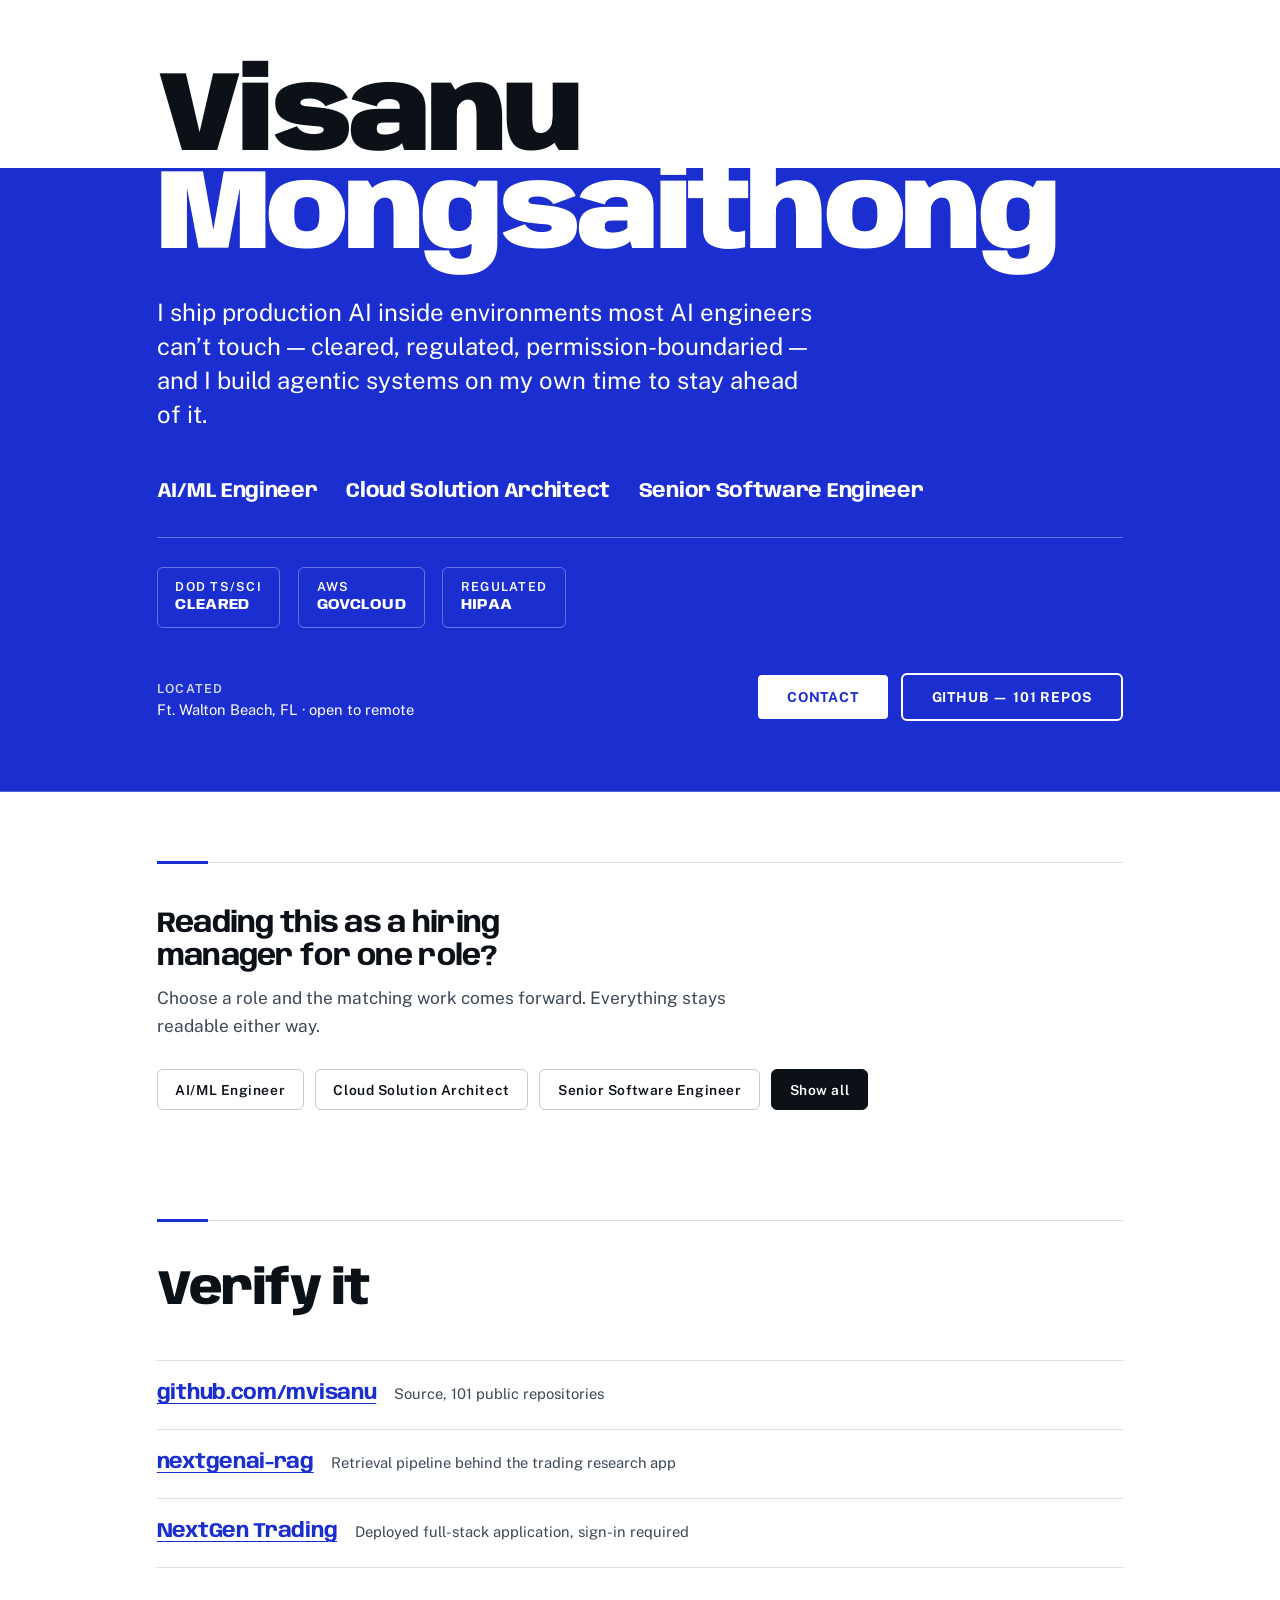
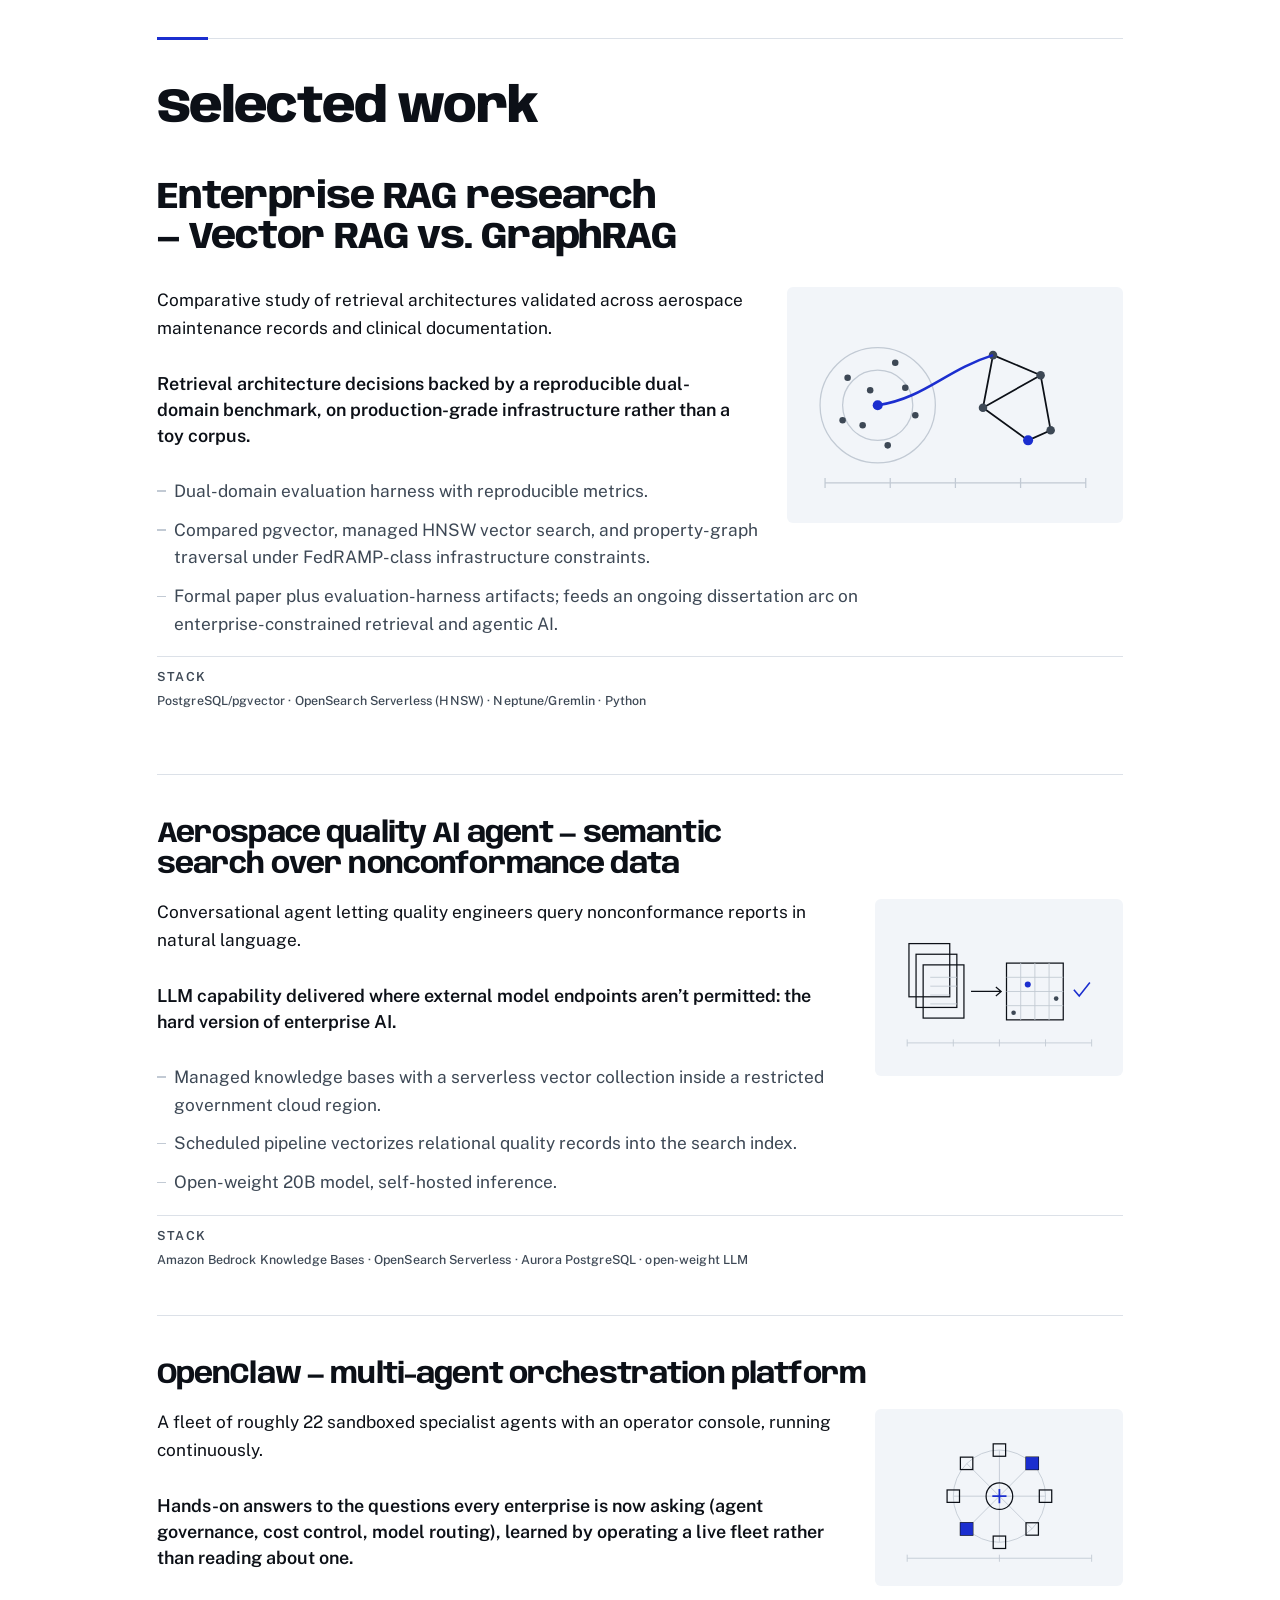
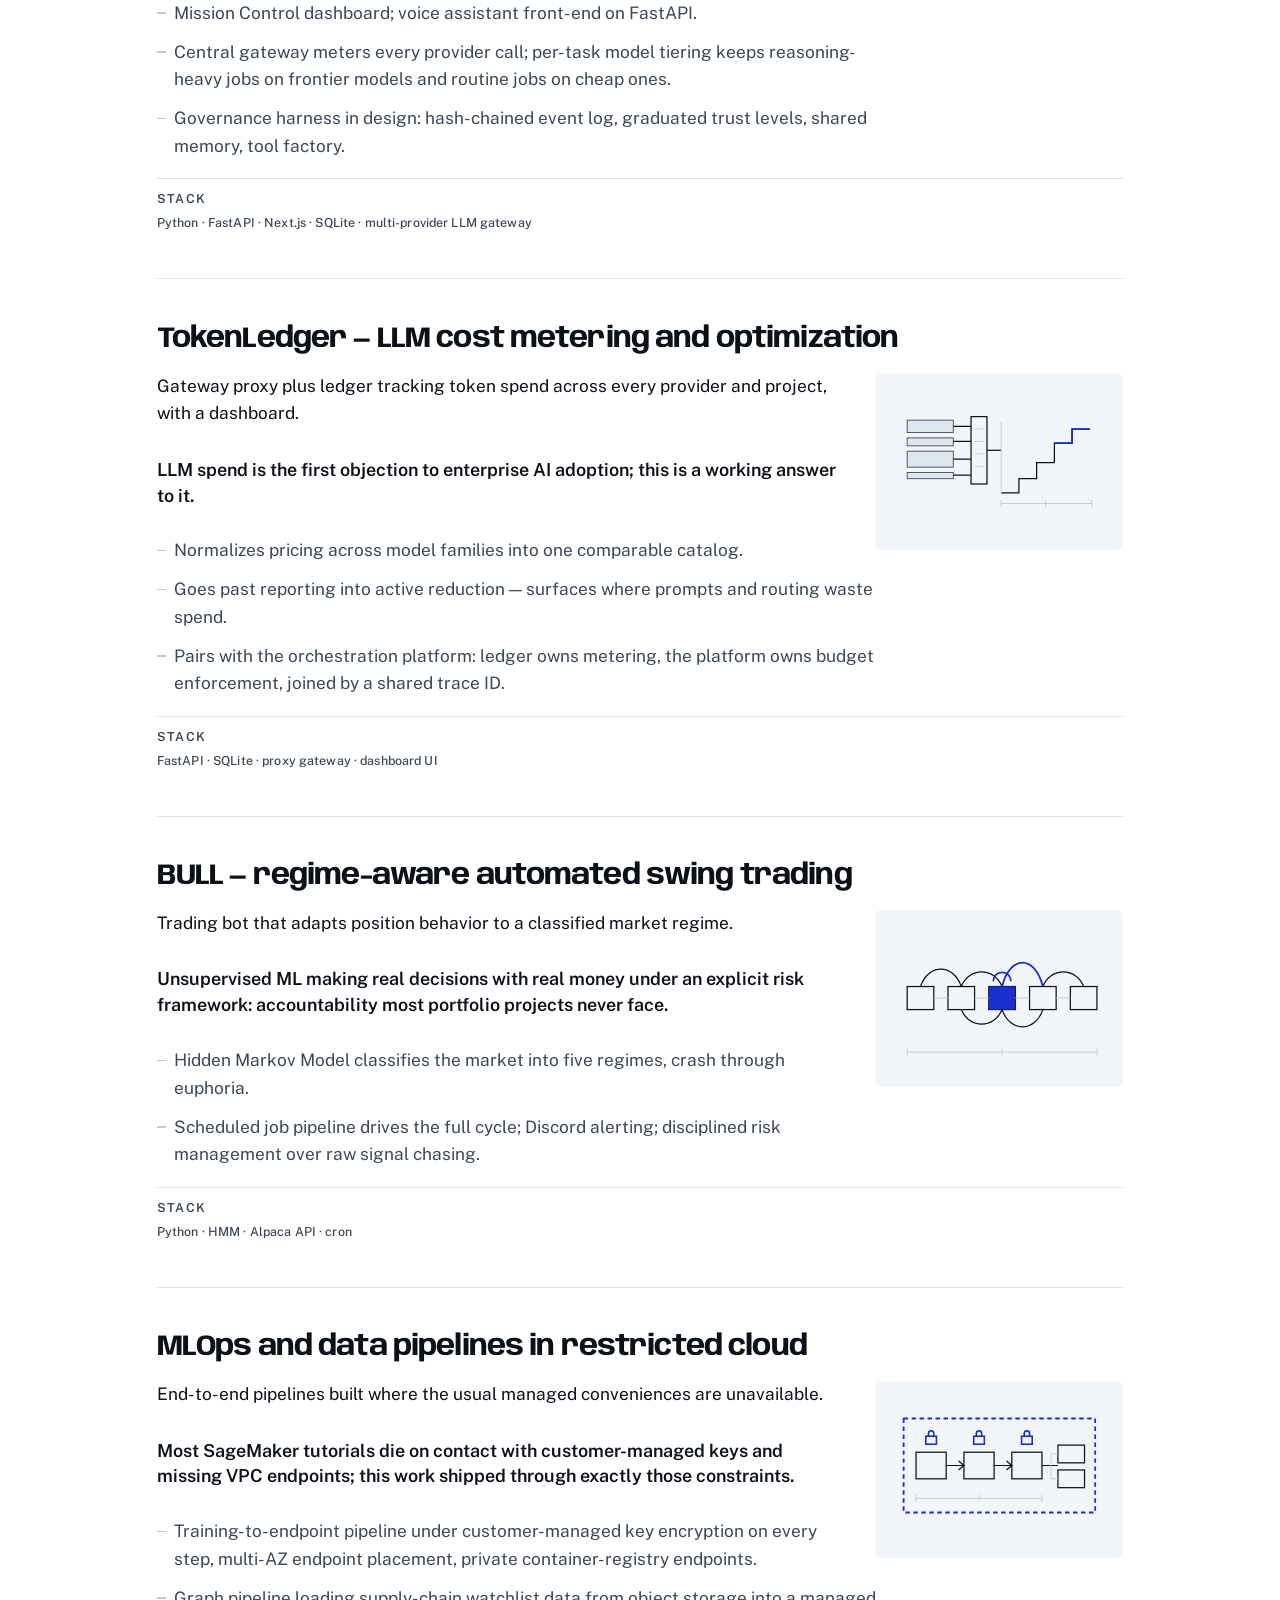
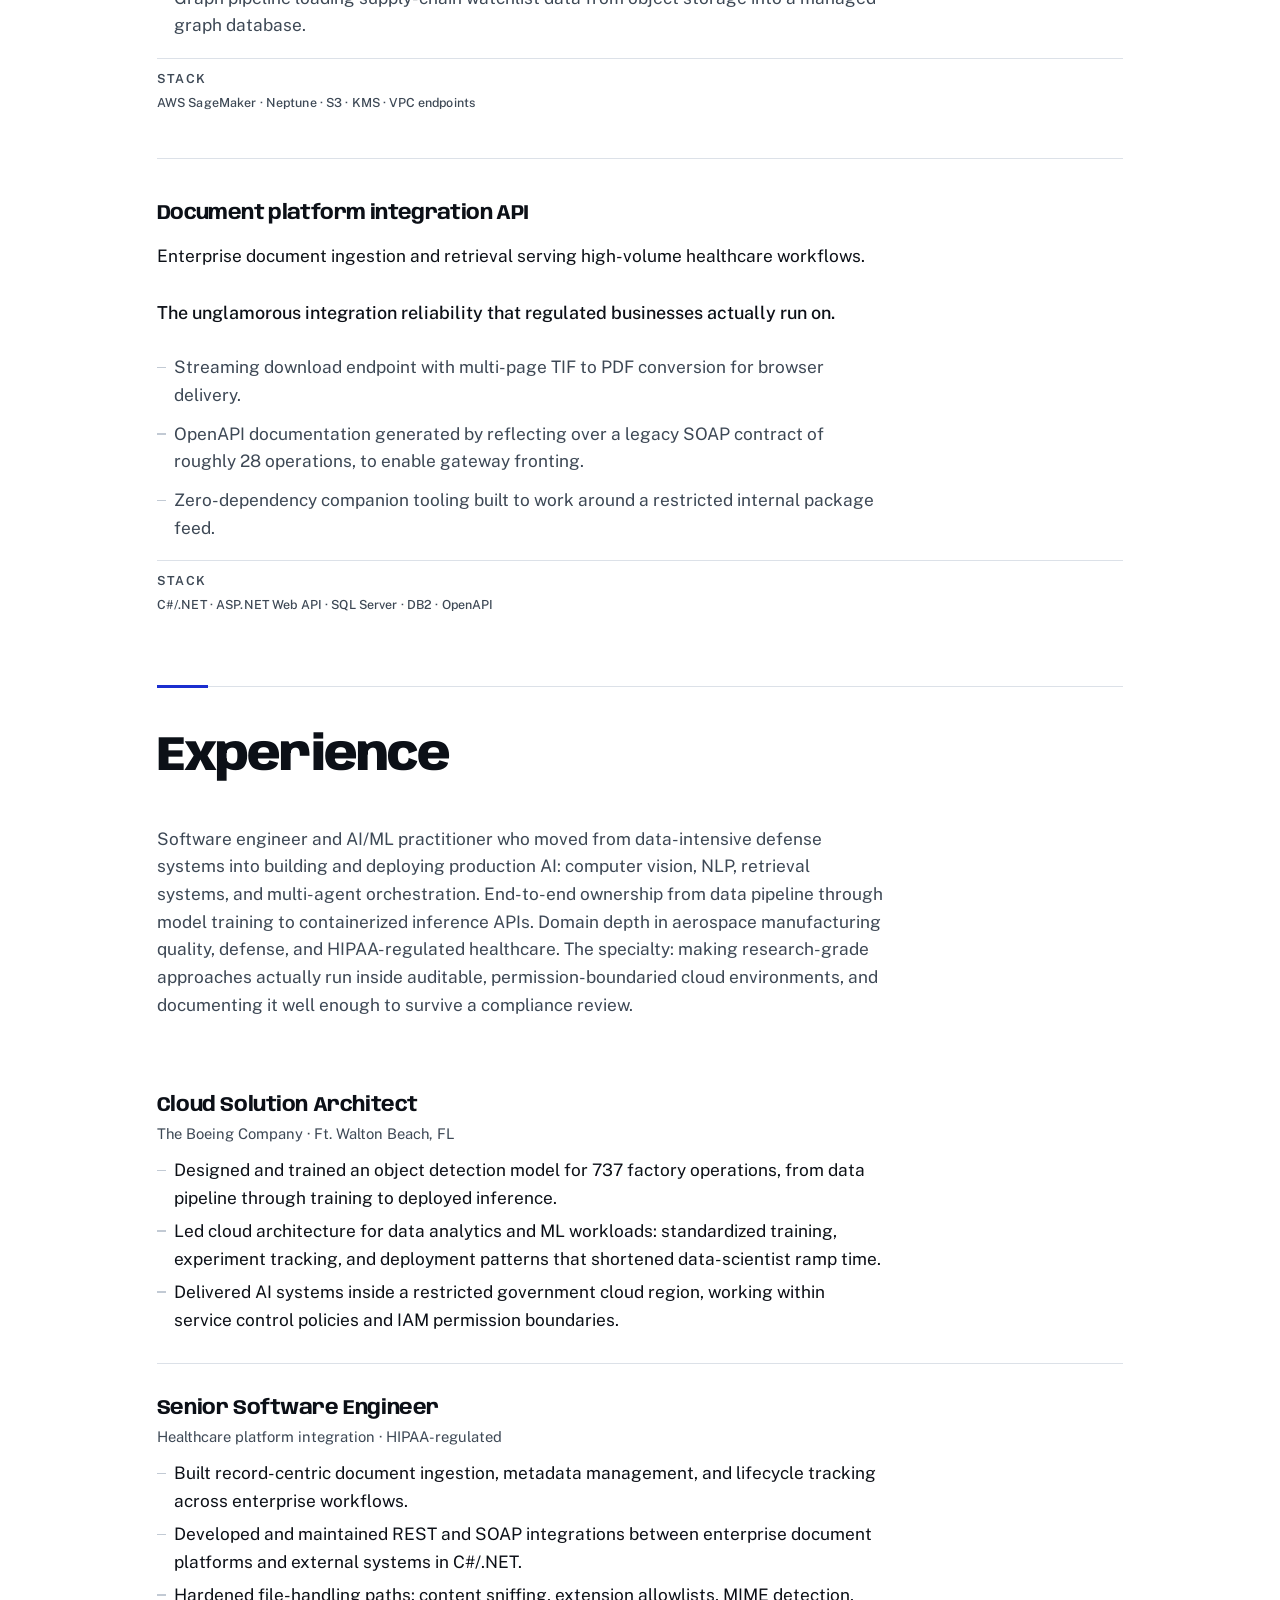
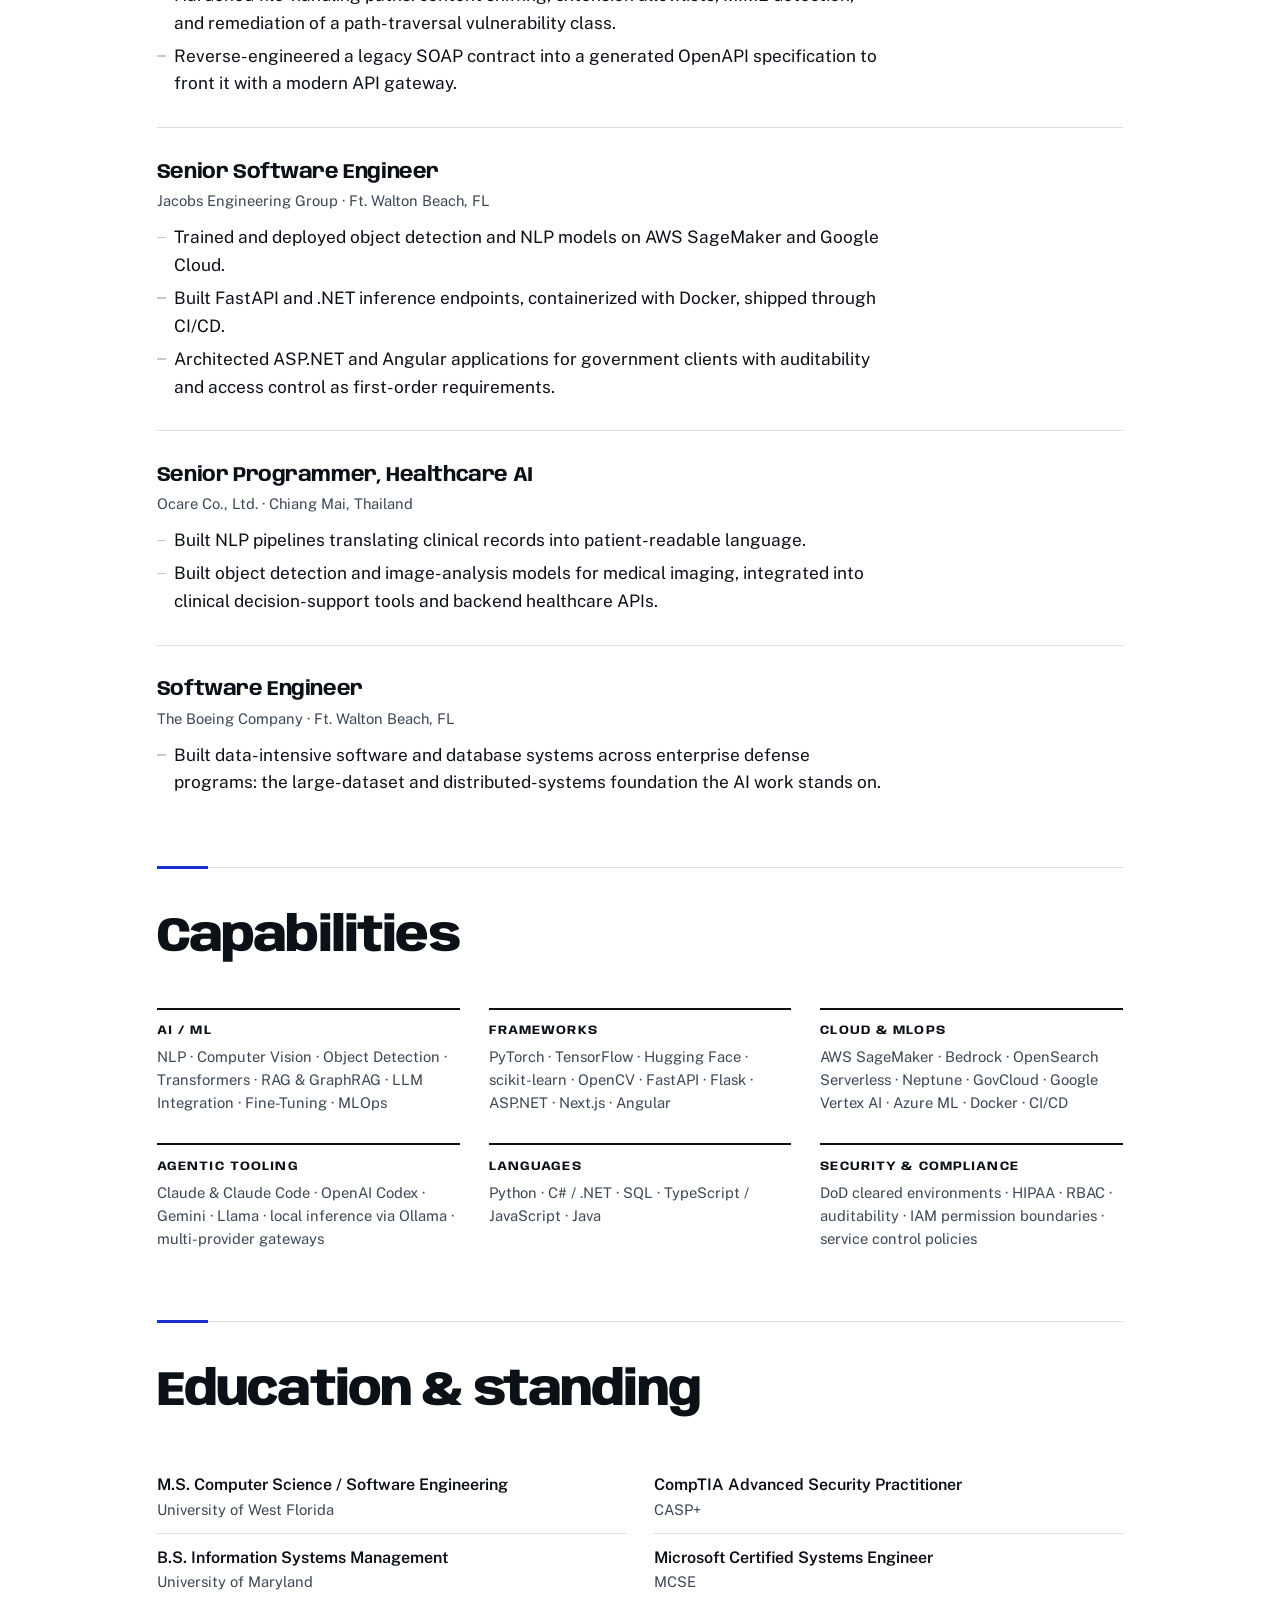
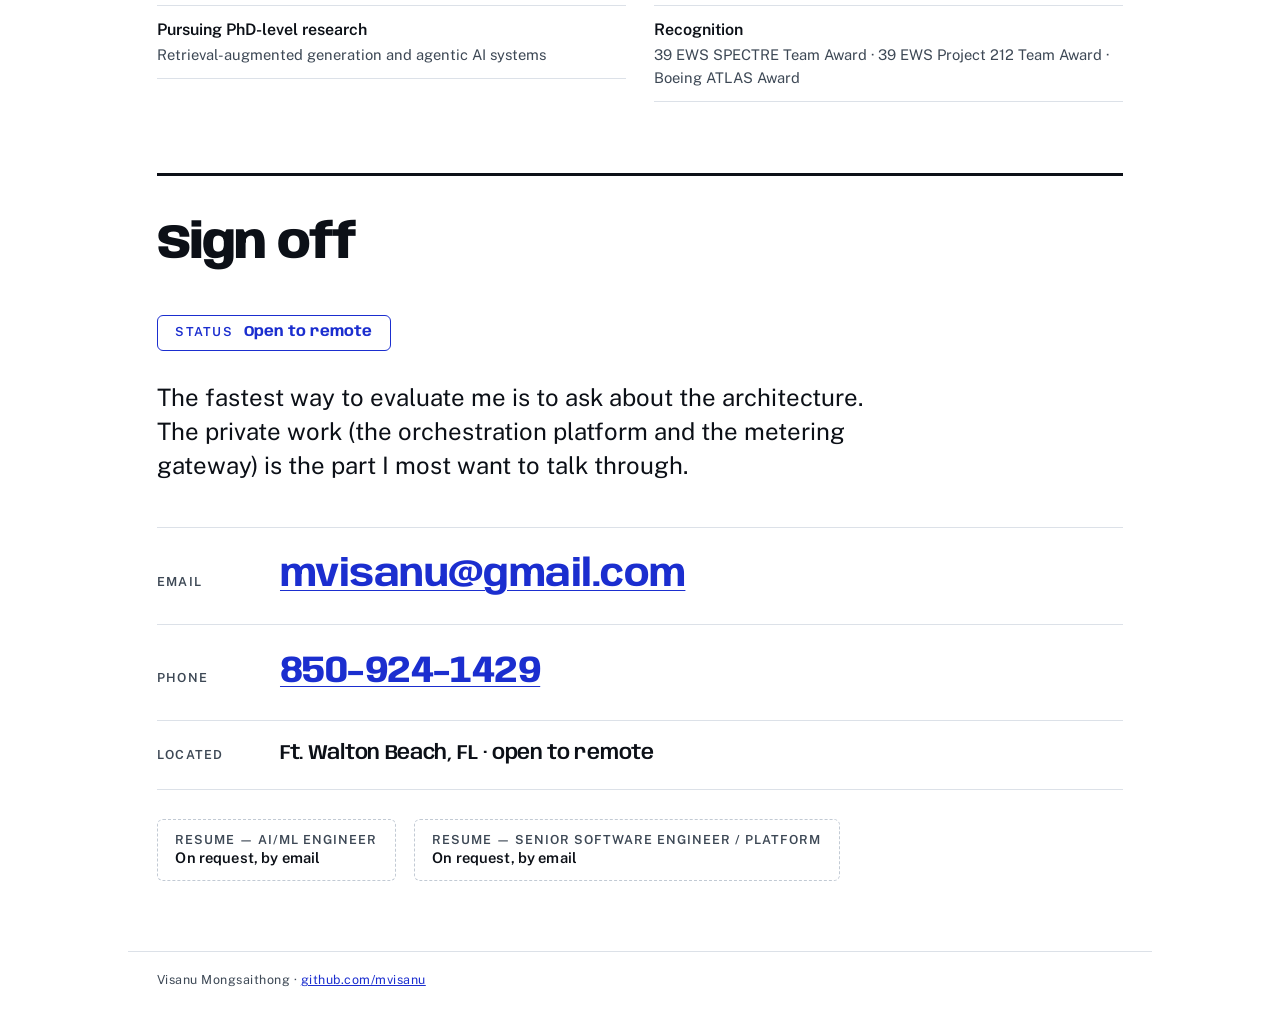
==== commit 03503bd5: "Set the display voice in Anybody, and tune the ramp to its metrics The finish review left one item u" ====
--- a/index.html
+++ b/index.html
@@ -11,18 +11,18 @@
 <meta property="og:title" content="Visanu Mongsaithong — AI/ML Engineer &amp; Cloud Solution Architect">
 <meta property="og:description" content="Production AI inside environments most AI engineers can't touch: cleared, regulated, permission-boundaried. AI/ML Engineer · Cloud Solution Architect · Senior Software Engineer.">
 <meta property="og:url" content="https://visanu-dev.vercel.app/">
-<meta property="og:image" content="https://visanu-dev.vercel.app/public/assets/og-image-v2.png">
+<meta property="og:image" content="https://visanu-dev.vercel.app/public/assets/og-image-v3.png">
 <meta property="og:image:width" content="1200">
 <meta property="og:image:height" content="630">
 <meta property="og:image:alt" content="Visanu Mongsaithong — AI/ML Engineer, Cloud Solution Architect, Senior Software Engineer.">
 <meta name="twitter:card" content="summary_large_image">
 <meta name="twitter:title" content="Visanu Mongsaithong — AI/ML Engineer &amp; Cloud Solution Architect">
 <meta name="twitter:description" content="Production AI inside cleared, regulated, permission-boundaried environments.">
-<meta name="twitter:image" content="https://visanu-dev.vercel.app/public/assets/og-image-v2.png">
+<meta name="twitter:image" content="https://visanu-dev.vercel.app/public/assets/og-image-v3.png">
 <meta name="theme-color" content="#1B2ECF">
 
 <link rel="icon" href="favicon.svg" type="image/svg+xml">
-<link rel="preload" href="public/assets/fonts/bricolage-var-latin.woff2" as="font" type="font/woff2" crossorigin>
+<link rel="preload" href="public/assets/fonts/anybody-var-latin.woff2" as="font" type="font/woff2" crossorigin>
 <link rel="preload" href="public/assets/fonts/public-sans-var-latin.woff2" as="font" type="font/woff2" crossorigin>
 <link rel="stylesheet" href="styles.css">
 </head>
@@ -32,9 +32,9 @@
   cards, and whose single act of colour is a field the reader's eye cannot skip. Refuses
   the near-black portfolio grid, the cream editorial site, and the themed-object metaphor.
   OWN-WORLD: White page. One drenched ultramarine field (#1B2ECF) opening the document,
-  near-black ink (#0C1017), hairline rules (#DCE1E8). Bricolage Grotesque cut large against
-  Public Sans prose. Colour survives elsewhere only as links, a 3px section tick, and one
-  traced stroke inside each figure.
+  near-black ink (#0C1017), hairline rules (#DCE1E8). Anybody cut large — squared bowls and
+  a driven width axis — against Public Sans prose. Colour survives elsewhere only as links,
+  a 3px section tick, and one traced stroke inside each figure.
   STORY: A skeptical hiring manager reads a claim that is hard to copy, sees three
   clearances, and opens the contact link or the role-matched work.
   FIRST VIEWPORT: The name at display scale, its first line ink on white, its second line
--- a/styles.css
+++ b/styles.css
@@ -4,15 +4,16 @@
    The world: a single continuous document on white, cut once by a full-bleed
    ultramarine field that the name itself crosses. Colour survives outside that
    field only as links, a 3px section tick, and one traced stroke per figure.
-   Two families: Bricolage Grotesque cut large, Public Sans for everything read.
+   Two families: Anybody cut large, Public Sans for everything read.
    ========================================================================== */
 
 /* ---- Fonts ------------------------------------------------------------- */
 
 @font-face {
-  font-family: 'Bricolage Grotesque';
-  src: url('public/assets/fonts/bricolage-var-latin.woff2') format('woff2');
-  font-weight: 400 800;
+  font-family: 'Anybody';
+  src: url('public/assets/fonts/anybody-var-latin.woff2') format('woff2');
+  font-weight: 100 900;
+  font-stretch: 50% 150%;
   font-style: normal;
   font-display: swap;
 }
@@ -42,7 +43,7 @@
   --on-field-rule: rgba(255, 255, 255, 0.34);
 
   /* Type families. There is no third face. */
-  --f-display: 'Bricolage Grotesque', 'Arial Black', system-ui, sans-serif;
+  --f-display: 'Anybody', 'Arial Black', system-ui, sans-serif;
   --f-body: 'Public Sans', system-ui, -apple-system, 'Segoe UI', sans-serif;
 
   /* Fixed type steps. */
@@ -54,10 +55,16 @@
   --t-lg: 1.12rem;
 
   /* Fluid type steps. */
-  --d-name: clamp(2.55rem, 11.6vw, 8.2rem);
+  /* Tuned to Anybody's set width, which is ~30% wider than the face this
+     replaced. The name runs to ~93% of the measure at every width; push the
+     coefficient or the cap higher and it breaks out of the column. */
+  --d-name: clamp(2.1rem, 10.5vw, 7.1rem);
   --d-section: clamp(1.85rem, 1.35rem + 2.1vw, 3.05rem);
   --d-record: clamp(1.3rem, 1.12rem + 0.9vw, 1.8rem);
   --d-record-lead: clamp(1.55rem, 1.28rem + 1.3vw, 2.35rem);
+  /* The closing step. The email is the conversion target, so the last screen
+     gets a display voice of its own rather than another record-sized line. */
+  --d-close: clamp(1.45rem, 1.15rem + 1.5vw, 2.4rem);
   --d-title: clamp(1.05rem, 0.99rem + 0.36vw, 1.28rem);
   --d-lead: clamp(1.16rem, 1.04rem + 0.6vw, 1.5rem);
   --d-body: clamp(1rem, 0.97rem + 0.18vw, 1.08rem);
@@ -174,10 +181,10 @@
 .name {
   font-family: var(--f-display);
   font-size: var(--d-name);
-  font-weight: 800;
-  font-variation-settings: 'opsz' 96, 'wght' 800;
+  font-weight: 900;
+  font-variation-settings: 'wdth' 100, 'wght' 900;
   line-height: var(--name-lh);
-  letter-spacing: -0.045em;
+  letter-spacing: -0.04em;
   white-space: nowrap;
   margin-bottom: var(--s4);
   color: var(--ink);
@@ -243,6 +250,8 @@
   font-family: var(--f-display);
   font-size: var(--t-sm);
   font-weight: 700;
+  /* Light on a saturated field: one notch wider and heavier to hold up. */
+  font-variation-settings: 'wdth' 108, 'wght' 750;
   letter-spacing: 0.02em;
 }
 
@@ -330,8 +339,8 @@
 .section-h {
   font-family: var(--f-display);
   font-size: var(--d-section);
-  font-weight: 700;
-  font-variation-settings: 'opsz' 40, 'wght' 700;
+  font-weight: 800;
+  font-variation-settings: 'wdth' 100, 'wght' 800;
   line-height: 1.02;
   letter-spacing: -0.038em;
   margin-bottom: var(--s5);
@@ -536,7 +545,7 @@
    stops six records reading as one repeated block. */
 .work .rec:first-of-type .rec__name {
   font-size: var(--d-record-lead);
-  font-variation-settings: 'opsz' 32, 'wght' 700;
+  font-variation-settings: 'wdth' 100, 'wght' 750;
   margin-bottom: var(--s4);
 }
 
@@ -607,10 +616,13 @@
   padding-top: var(--s2);
 }
 
+/* The width axis earns its keep at the small end: opening the face out keeps
+   tracked uppercase legible where a display cut would otherwise close up. */
 .caps__cluster dt {
   font-family: var(--f-display);
   font-size: var(--t-2xs);
   font-weight: 700;
+  font-variation-settings: 'wdth' 110, 'wght' 700;
   letter-spacing: 0.09em;
   text-transform: uppercase;
   margin-bottom: var(--s1);
@@ -699,14 +711,20 @@
 .contact__link,
 .contact__plain {
   font-family: var(--f-display);
-  font-size: var(--d-record);
-  font-variation-settings: 'opsz' 24, 'wght' 700;
+  font-size: var(--d-close);
+  font-variation-settings: 'wdth' 102, 'wght' 700;
   font-weight: 700;
   letter-spacing: -0.015em;
   word-break: break-word;
 }
 
-.contact__plain { color: var(--ink); }
+/* The closing display step belongs to the two things a reader can act on.
+   The location is context, so it sits a step down and does not compete. */
+.contact__plain {
+  color: var(--ink);
+  font-size: var(--d-title);
+  font-variation-settings: 'wdth' 100, 'wght' 600;
+}
 
 .contact__link {
   text-decoration-thickness: 1px;
@@ -778,7 +796,10 @@
    ========================================================================== */
 
 @media (max-width: 54rem) {
-  .plate {
+  .plate,
+  /* The lead plate's fixed width outranks `.plate` on specificity, so it has
+     to be reset by name or it breaks its column on small screens. */
+  .work .rec:first-of-type .plate {
     float: none;
     width: 100%;
     max-width: 21rem;
@@ -860,6 +881,8 @@
     --t-lg: 10pt;
     --d-section: 14pt;
     --d-record: 12pt;
+    --d-record-lead: 12pt;
+    --d-close: 11pt;
     --d-title: 11pt;
     --d-lead: 11pt;
     --d-body: 9.5pt;
@@ -940,11 +963,9 @@
   .plate,
   .work .rec:first-of-type .plate { width: 28mm; padding: 3pt; }
 
-  /* Screen hierarchy costs paper. On the page the lead record and the contact
-     rows set back down to the ramp. */
-  .work .rec:first-of-type .rec__name { font-size: 12pt; margin-bottom: 5pt; }
-  .contact__link,
-  .contact__plain { font-size: 11pt; }
+  /* Screen hierarchy costs paper. The lead record and the closing step come
+     back down through the ramp above, so only spacing needs saying here. */
+  .work .rec:first-of-type .rec__name { margin-bottom: 5pt; }
   main > section.contact { border-top-width: 1pt; }
 
   .rec__so { font-size: 9.5pt; margin-block: 5pt; }
